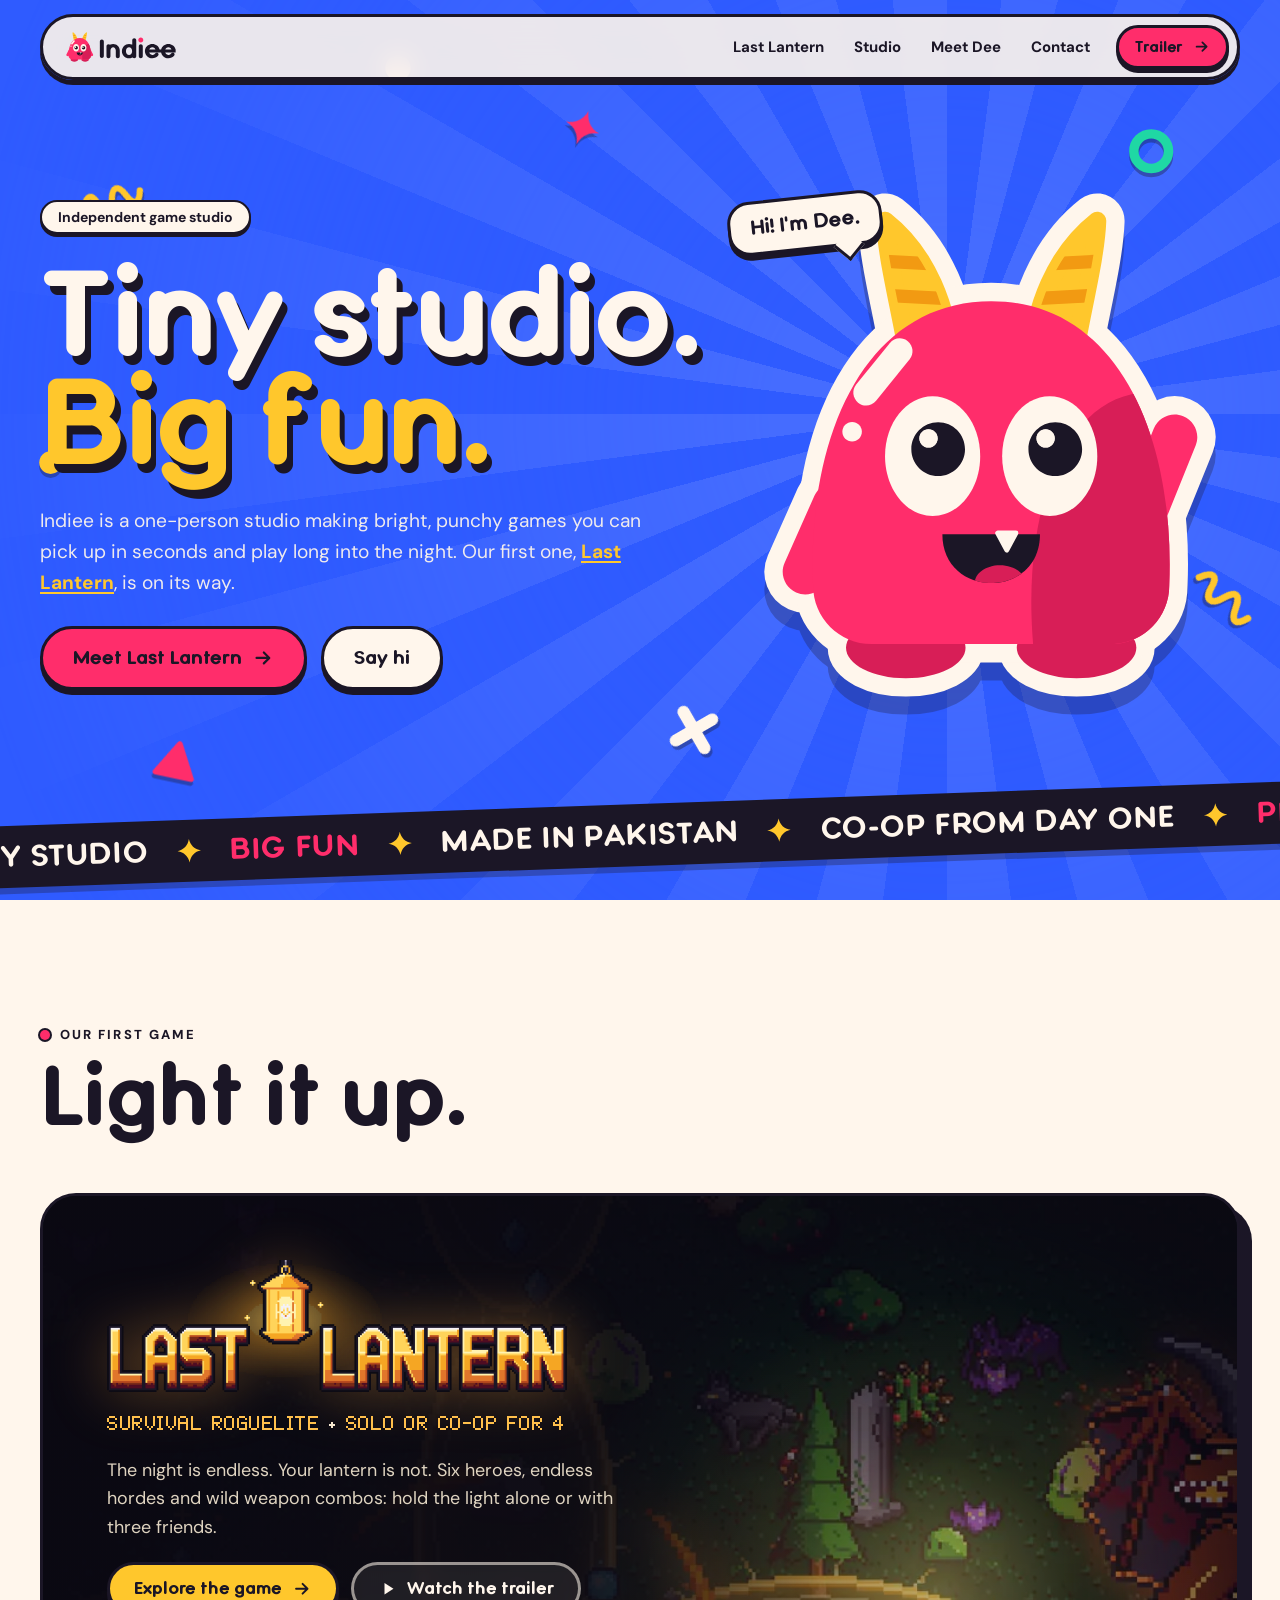
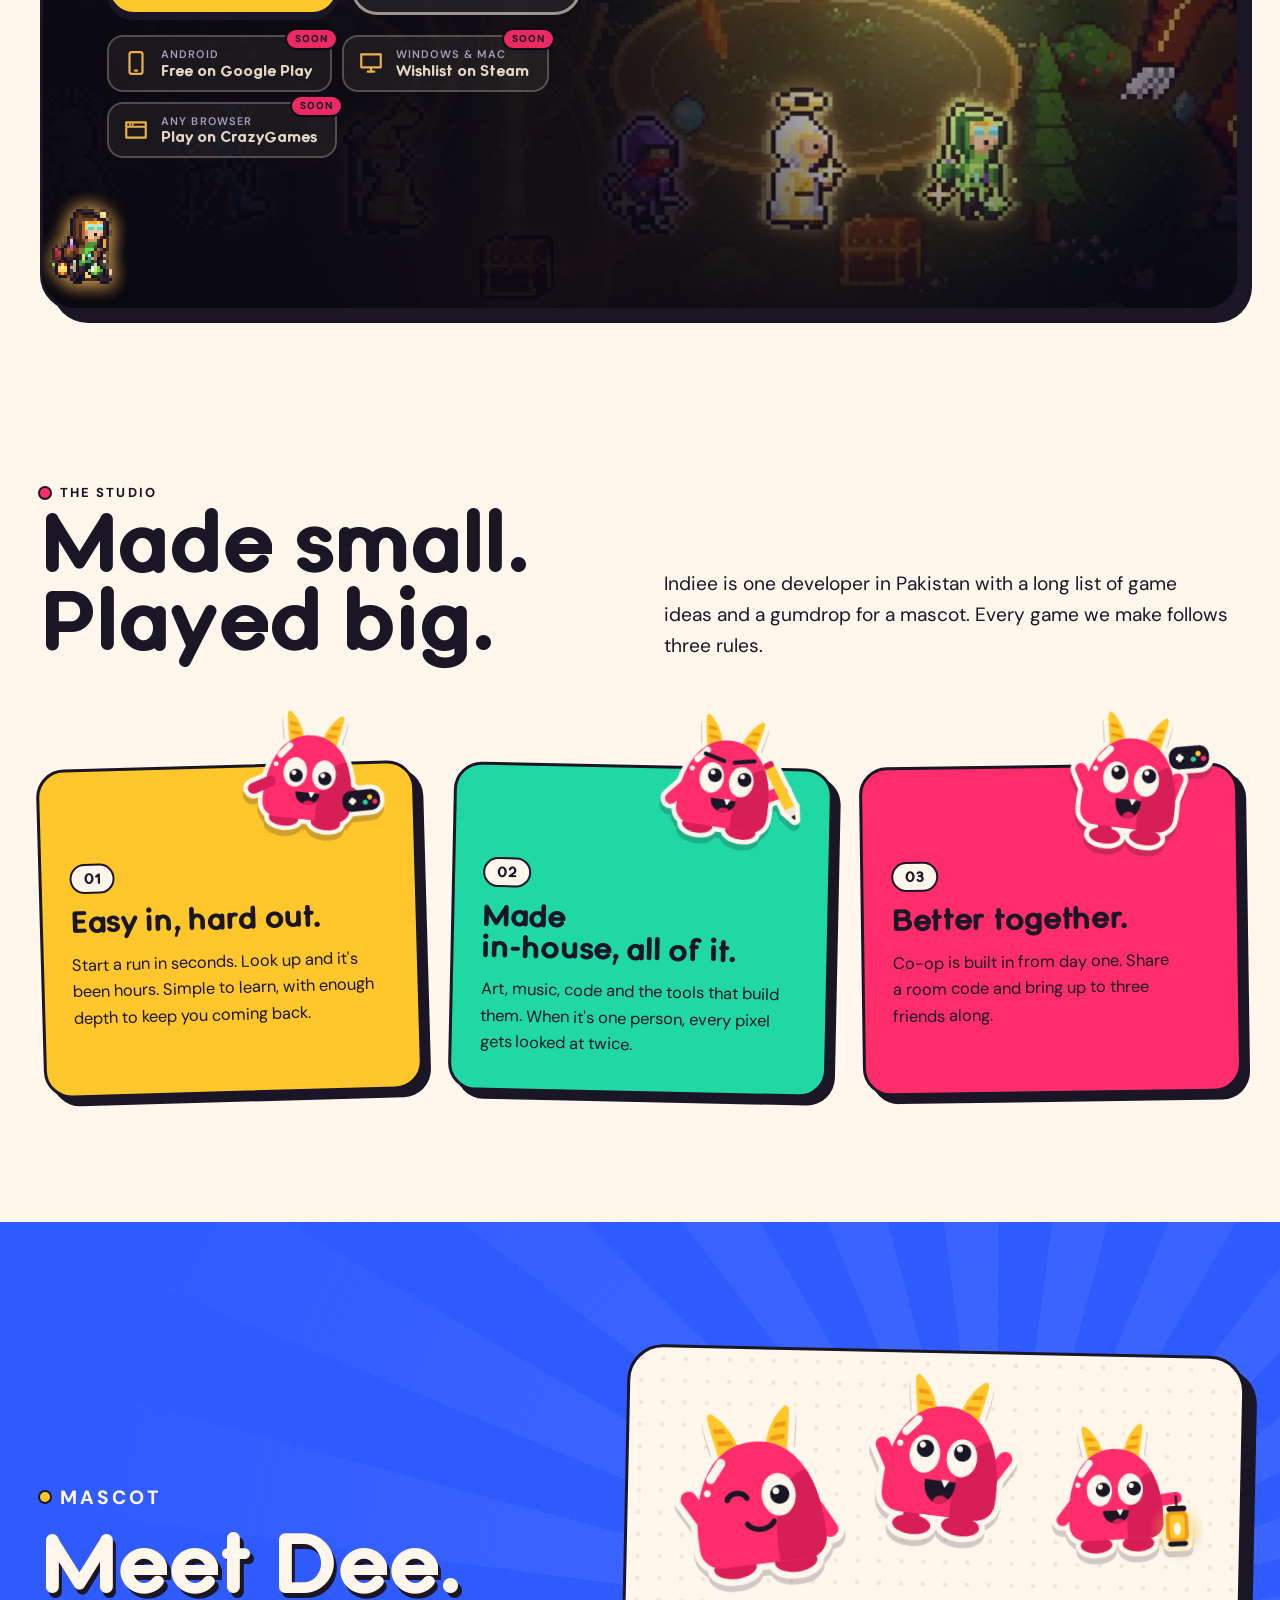
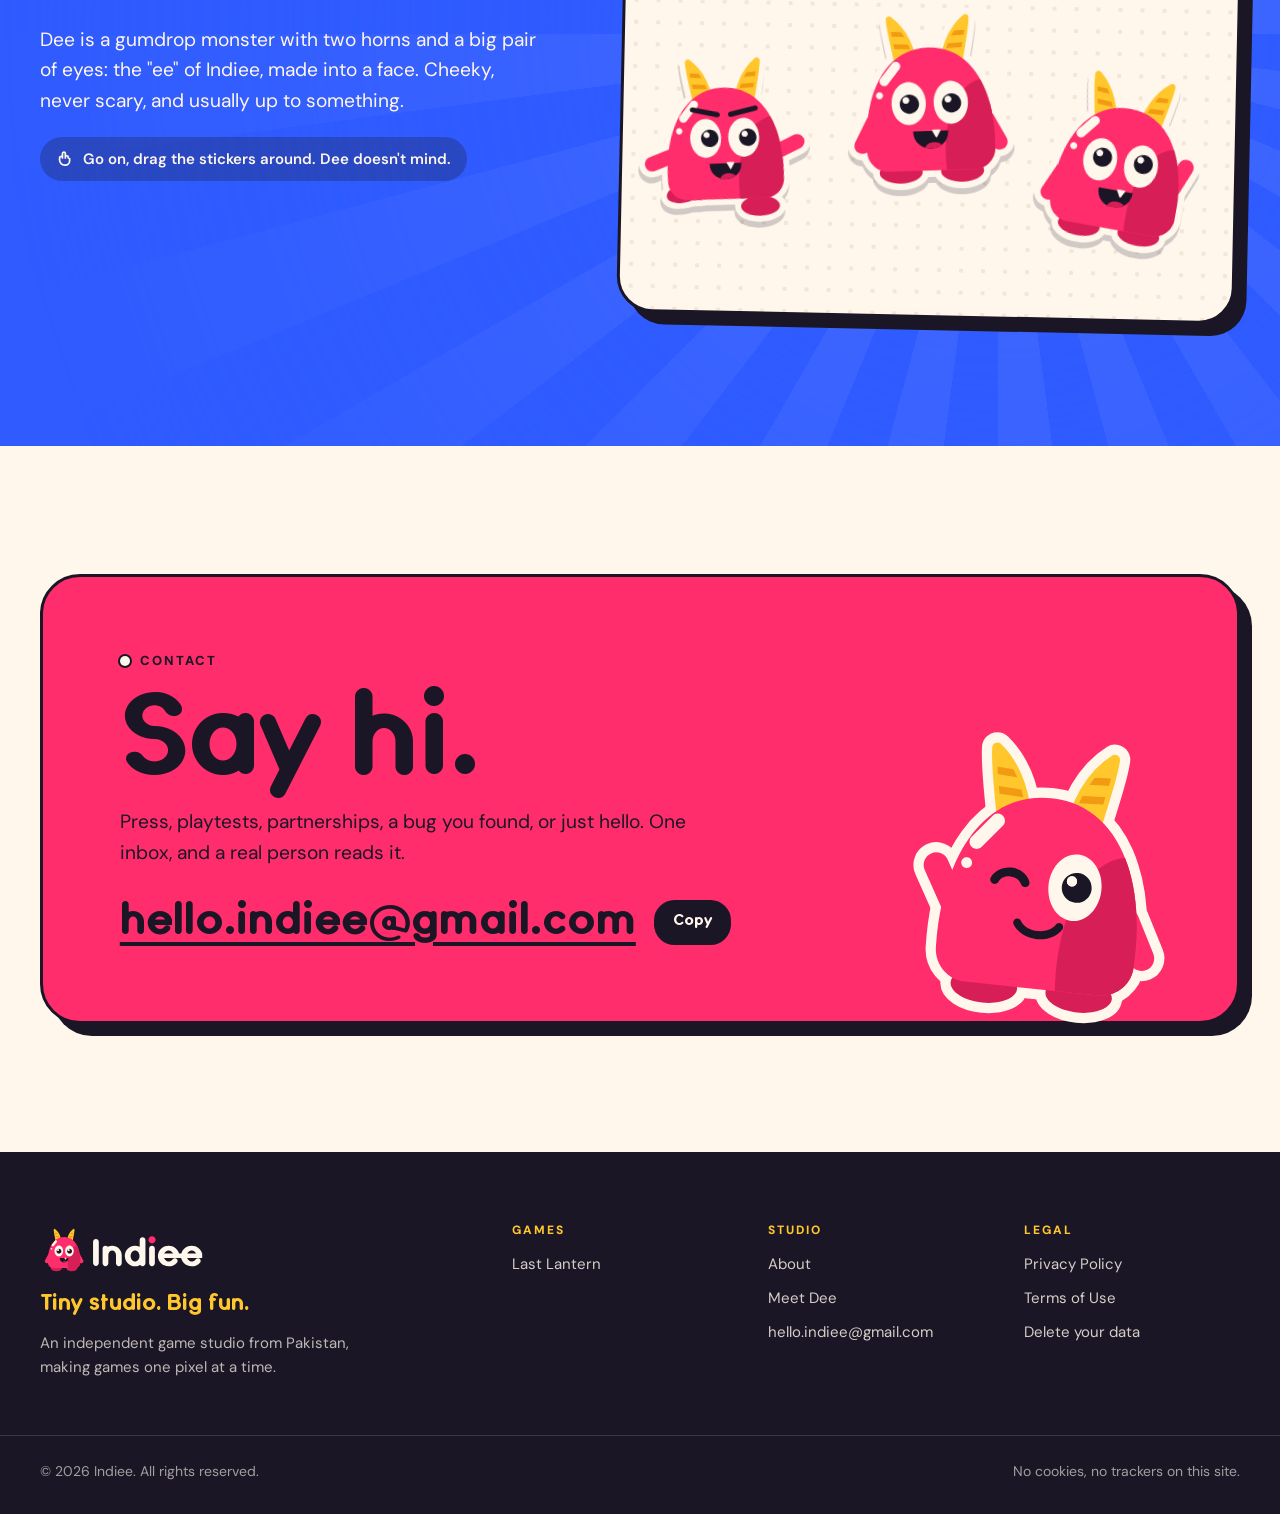
==== index.html @ 210fe477 "Indiee website 2026-10-06" ====
<!doctype html>
<html lang="en" class="theme-studio">
<head>
<meta charset="utf-8">
<meta name="viewport" content="width=device-width, initial-scale=1, viewport-fit=cover">
<title>Indiee · Tiny studio. Big fun.</title>
<meta name="description" content="Indiee is an independent game studio from Pakistan making bright, punchy games. Our first game, Last Lantern, is a pixel-art survival roguelite with online co-op.">
<link rel="canonical" href="https://indieegames.github.io/">
<link rel="icon" href="/favicon.ico" sizes="48x48">
<link rel="icon" href="/favicon.svg" type="image/svg+xml">
<link rel="apple-touch-icon" href="/apple-touch-icon.png">
<link rel="manifest" href="/site.webmanifest">
<meta name="theme-color" content="#2F5BFF">
<meta property="og:type" content="website">
<meta property="og:site_name" content="Indiee">
<meta property="og:title" content="Indiee · Tiny studio. Big fun.">
<meta property="og:description" content="Indiee is an independent game studio from Pakistan making bright, punchy games. Our first game, Last Lantern, is a pixel-art survival roguelite with online co-op.">
<meta property="og:url" content="https://indieegames.github.io/">
<meta property="og:image" content="https://indieegames.github.io/og-image.png">
<meta property="og:image:width" content="1200">
<meta property="og:image:height" content="630">
<meta name="twitter:card" content="summary_large_image">
<link rel="preconnect" href="https://fonts.googleapis.com">
<link rel="preconnect" href="https://fonts.gstatic.com" crossorigin>
<link rel="stylesheet" href="https://fonts.googleapis.com/css2?family=DM+Sans:ital,opsz,wght@0,9..40,400..800;1,9..40,400..600&display=swap">
<link rel="preload" href="/fonts/IndieeSans-Bold.woff2" as="font" type="font/woff2" crossorigin>
<link rel="stylesheet" href="/css/site.css?v=6b071cfa">
<script>document.documentElement.classList.add("js")</script>

</head>
<body class="home">
<a class="skip" href="#main">Skip to content</a>
<header class="nav" data-nav>
  <div class="nav__pill">
    <a class="nav__logo" href="/" aria-current="page">
      <img class="on-light" src="/brand/indiee_horizontal_light.svg" alt="Indiee home" width="129" height="40">
      <img class="on-dark" src="/brand/indiee_horizontal_dark.svg" alt="Indiee home" width="129" height="40">
    </a>
    <nav class="nav__links" id="nav-links" aria-label="Main">
      <a href="/last-lantern/">Last Lantern</a>
      <a href="/#studio">Studio</a>
      <a href="/#dee">Meet Dee</a>
      <a href="/#contact">Contact</a>
    </nav>
    <a class="btn btn--pink btn--sm nav__cta" href="/last-lantern/#trailer">Trailer<svg class="i" viewBox="0 0 24 24" aria-hidden="true"><path d="M5 12h13M13 6l6 6-6 6"/></svg></a>
    <button class="nav__toggle" type="button" aria-expanded="false" aria-controls="nav-links" data-nav-toggle>
      <span class="sr">Menu</span><i></i><i></i>
    </button>
  </div>
</header>

<main id="main">
<svg width="0" height="0" class="sprite-defs" aria-hidden="true" focusable="false">
  <symbol id="c-squiggle" viewBox="0 0 64 24"><path d="M4 16c6-12 12-12 14 0s10 12 14 0 10-12 14 0 10 12 14 0" fill="none" stroke="currentColor" stroke-width="6" stroke-linecap="round"/></symbol>
  <symbol id="c-spark" viewBox="0 0 40 40"><path d="M20 2c2 10 8 16 18 18-10 2-16 8-18 18-2-10-8-16-18-18C12 18 18 12 20 2Z" fill="currentColor"/></symbol>
  <symbol id="c-dot" viewBox="0 0 20 20"><circle cx="10" cy="10" r="9" fill="currentColor"/></symbol>
  <symbol id="c-ring" viewBox="0 0 32 32"><circle cx="16" cy="16" r="11" fill="none" stroke="currentColor" stroke-width="6"/></symbol>
  <symbol id="c-tri" viewBox="0 0 32 32"><path d="M16 4 29 27H3Z" fill="currentColor" stroke="currentColor" stroke-width="4" stroke-linejoin="round"/></symbol>
  <symbol id="c-plus" viewBox="0 0 32 32"><path d="M16 4v24M4 16h24" stroke="currentColor" stroke-width="7" stroke-linecap="round"/></symbol>
</svg>

<section class="hero" data-hero>
  <div class="hero__burst" aria-hidden="true"></div>
  <div class="hero__confetti" aria-hidden="true">
    <svg class="cf" style="--x:6%;--y:18%;--r:-18deg;--d:0s;--z:1.2;color:var(--sun)"><use href="#c-squiggle"/></svg>
    <svg class="cf" style="--x:44%;--y:12%;--r:20deg;--d:-2s;--z:.7;color:var(--pink)"><use href="#c-spark"/></svg>
    <svg class="cf" style="--x:88%;--y:14%;--r:0deg;--d:-4s;--z:.9;color:var(--mint)"><use href="#c-ring"/></svg>
    <svg class="cf" style="--x:52%;--y:78%;--r:-30deg;--d:-1s;--z:1;color:var(--cream)"><use href="#c-plus"/></svg>
    <svg class="cf" style="--x:12%;--y:82%;--r:12deg;--d:-3s;--z:.8;color:var(--pink)"><use href="#c-tri"/></svg>
    <svg class="cf" style="--x:93%;--y:62%;--r:40deg;--d:-5s;--z:1.3;color:var(--sun)"><use href="#c-squiggle"/></svg>
    <svg class="cf" style="--x:30%;--y:6%;--r:0deg;--d:-2.5s;--z:.5;color:var(--cream)"><use href="#c-dot"/></svg>
    <svg class="cf" style="--x:70%;--y:90%;--r:0deg;--d:-1.5s;--z:.6;color:var(--mint)"><use href="#c-spark"/></svg>
    <svg class="cf" style="--x:3%;--y:50%;--r:0deg;--d:-3.5s;--z:.45;color:var(--sun)"><use href="#c-dot"/></svg>
  </div>
  <div class="wrap hero__grid">
    <div class="hero__copy">
      <p class="chip chip--cream reveal">Independent game studio</p>
      <h1 class="hero__title" aria-label="Tiny studio. Big fun.">
        <span class="hero__line" data-split aria-hidden="true">Tiny studio.</span>
        <span class="hero__line hero__line--sun" data-split aria-hidden="true">Big fun.</span>
      </h1>
      <p class="hero__lede reveal">Indiee is a one-person studio making bright, punchy games you can pick up in seconds and play long into the night. Our first one, <a href="/last-lantern/">Last Lantern</a>, is on its way.</p>
      <div class="hero__actions reveal">
        <a class="btn btn--pink btn--lg" href="/last-lantern/">Meet Last Lantern<svg class="i" viewBox="0 0 24 24" aria-hidden="true"><path d="M5 12h13M13 6l6 6-6 6"/></svg></a>
        <a class="btn btn--cream btn--lg" href="#contact">Say hi</a>
      </div>
    </div>
    <div class="hero__dee">
      <button class="dee" type="button" data-dee aria-label="Dee, the Indiee mascot. Press to change pose.">
        <img src="/brand/dee/wave.svg" alt="" width="928" height="1024" data-dee-img>
      </button>
      <p class="bubble" data-dee-bubble aria-live="polite">Hi! I'm Dee.</p>
    </div>
  </div>
  <div class="ticker" aria-hidden="true">
    <div class="ticker__track">
      <span>Tiny studio</span><svg><use href="#c-spark"/></svg><span>Big fun</span><svg><use href="#c-spark"/></svg><span>Made in Pakistan</span><svg><use href="#c-spark"/></svg><span>Co-op from day one</span><svg><use href="#c-spark"/></svg><span>Pixels with feelings</span><svg><use href="#c-spark"/></svg><span>Last Lantern is coming</span><svg><use href="#c-spark"/></svg>
      <span>Tiny studio</span><svg><use href="#c-spark"/></svg><span>Big fun</span><svg><use href="#c-spark"/></svg><span>Made in Pakistan</span><svg><use href="#c-spark"/></svg><span>Co-op from day one</span><svg><use href="#c-spark"/></svg><span>Pixels with feelings</span><svg><use href="#c-spark"/></svg><span>Last Lantern is coming</span><svg><use href="#c-spark"/></svg>
    </div>
  </div>
</section>

<section class="section section--cream" id="games">
  <div class="wrap">
    <header class="section-head reveal">
      <p class="kicker">Our first game</p>
      <h2>Light it up.</h2>
    </header>
    <article class="gamecard reveal" data-lantern>
      <picture>
        <source type="image/webp" srcset="/games/last-lantern/key-art-960.webp 960w, /games/last-lantern/key-art-1920.webp 1920w, /games/last-lantern/key-art-3840.webp 3840w" sizes="(min-width: 1280px) 1232px, 100vw">
        <img class="gamecard__art" src="/games/last-lantern/key-art-1920.webp" alt="Six pixel-art heroes stand in a ring of lantern light between a crowned lich and a horned demon." loading="lazy" width="1920" height="620">
      </picture>
      <div class="gamecard__dark" aria-hidden="true"></div>
      <div class="gamecard__glow" aria-hidden="true"></div>
      <div class="gamecard__body">
        <img class="gamecard__logo" src="/games/last-lantern/logo.webp" alt="Last Lantern" width="1100" height="316" loading="lazy">
        <p class="pixel gamecard__tags">Survival roguelite <b>•</b> Solo or co-op for 4</p>
        <p class="gamecard__pitch">The night is endless. Your lantern is not. Six heroes, endless hordes and wild weapon combos: hold the light alone or with three friends.</p>
        <div class="gamecard__actions">
          <a class="btn btn--sun" href="/last-lantern/">Explore the game<svg class="i" viewBox="0 0 24 24" aria-hidden="true"><path d="M5 12h13M13 6l6 6-6 6"/></svg></a>
          <button class="btn btn--ghost" type="button" data-trailer><svg class="i i--fill" viewBox="0 0 24 24" aria-hidden="true"><path d="M8 5v14l11-7Z"/></svg>Watch the trailer</button>
        </div>
        <div class="stores"><span class="store is-soon"><svg viewBox="0 0 24 24" aria-hidden="true" fill="none" stroke="currentColor" stroke-width="2" stroke-linecap="round" stroke-linejoin="round"><path d="M8 2h8a2 2 0 0 1 2 2v16a2 2 0 0 1-2 2H8a2 2 0 0 1-2-2V4a2 2 0 0 1 2-2Zm3 17h2"/></svg><span><small>Android</small>Free on Google Play</span><em>Soon</em></span><span class="store is-soon"><svg viewBox="0 0 24 24" aria-hidden="true" fill="none" stroke="currentColor" stroke-width="2" stroke-linecap="round" stroke-linejoin="round"><path d="M3 4h18v12H3zM9 20h6M12 16v4"/></svg><span><small>Windows & Mac</small>Wishlist on Steam</span><em>Soon</em></span><span class="store is-soon"><svg viewBox="0 0 24 24" aria-hidden="true" fill="none" stroke="currentColor" stroke-width="2" stroke-linecap="round" stroke-linejoin="round"><path d="M3 5h18v14H3zM3 9h18M6.5 7h.01M9 7h.01"/></svg><span><small>Any browser</small>Play on CrazyGames</span><em>Soon</em></span></div>
      </div>
      <div class="parade" aria-hidden="true">
        <i class="sprite sprite--run" style="--sheet:url(/games/last-lantern/sprites/knight_run.png);--d:0s"></i>
        <i class="sprite sprite--run" style="--sheet:url(/games/last-lantern/sprites/ranger_run.png);--d:-.9s"></i>
        <i class="sprite sprite--run" style="--sheet:url(/games/last-lantern/sprites/mage_run.png);--d:-1.8s"></i>
        <i class="sprite sprite--run" style="--sheet:url(/games/last-lantern/sprites/rogue_run.png);--d:-2.7s"></i>
        <i class="sprite sprite--run" style="--sheet:url(/games/last-lantern/sprites/cleric_run.png);--d:-3.6s"></i>
        <i class="sprite sprite--run" style="--sheet:url(/games/last-lantern/sprites/alchemist_run.png);--d:-4.5s"></i>
      </div>
    </article>
  </div>
</section>

<section class="section section--cream section--studio" id="studio">
  <div class="wrap">
    <header class="section-head section-head--split reveal">
      <div>
        <p class="kicker">The studio</p>
        <h2>Made small.<br>Played big.</h2>
      </div>
      <p class="section-head__lede">Indiee is one developer in Pakistan with a long list of game ideas and a gumdrop for a mascot. Every game we make follows three rules.</p>
    </header>
    <div class="rules">
      <article class="rule rule--sun reveal">
        <img class="rule__dee" src="/brand/dee/play.svg" alt="" width="1024" height="906" loading="lazy">
        <span class="rule__no">01</span>
        <h3>Easy in, hard out.</h3>
        <p>Start a run in seconds. Look up and it's been hours. Simple to learn, with enough depth to keep you coming back.</p>
      </article>
      <article class="rule rule--mint reveal">
        <img class="rule__dee" src="/brand/dee/create.svg" alt="" width="1024" height="939" loading="lazy">
        <span class="rule__no">02</span>
        <h3>Made <span class="nw">in-house,</span> all of it.</h3>
        <p>Art, music, code and the tools that build them. When it's one person, every pixel gets looked at twice.</p>
      </article>
      <article class="rule rule--pink reveal">
        <img class="rule__dee" src="/brand/dee/cheer.svg" alt="" width="1024" height="1024" loading="lazy">
        <span class="rule__no">03</span>
        <h3>Better together.</h3>
        <p>Co-op is built in from day one. Share a room code and bring up to three friends along.</p>
      </article>
    </div>
  </div>
</section>

<section class="section section--blue" id="dee">
  <div class="hero__burst hero__burst--soft" aria-hidden="true"></div>
  <div class="wrap dee-grid">
    <div class="dee-copy reveal">
      <p class="kicker kicker--sun">Mascot</p>
      <h2>Meet Dee.</h2>
      <p>Dee is a gumdrop monster with two horns and a big pair of eyes: the "ee" of Indiee, made into a face. Cheeky, never scary, and usually up to something.</p>
      <p class="dee-copy__hint"><svg class="i" viewBox="0 0 24 24" aria-hidden="true"><path d="M9 11V5a2 2 0 1 1 4 0v6m0-1a2 2 0 1 1 4 0v1m-8 0a2 2 0 1 0-4 0v3a7 7 0 0 0 7 7h1a6 6 0 0 0 6-6v-3"/></svg>Go on, drag the stickers around. Dee doesn't mind.</p>
    </div>
    <div class="board reveal" data-board role="group" aria-label="Sticker board: six Dee stickers you can drag">
      <img class="sticker" style="--x:6%;--y:8%;--r:-8deg;--w:30%" src="/brand/dee/wink.svg" alt="Dee winking" width="954" height="1024" draggable="false">
      <img class="sticker" style="--x:38%;--y:2%;--r:6deg;--w:27%" src="/brand/dee/jump.svg" alt="Dee jumping" width="904" height="1024" draggable="false">
      <img class="sticker" style="--x:68%;--y:10%;--r:-4deg;--w:28%" src="/brand/dee/lantern.svg" alt="Dee holding a lantern" width="1024" height="944" draggable="false">
      <img class="sticker" style="--x:2%;--y:52%;--r:5deg;--w:30%" src="/brand/dee/run.svg" alt="Dee running" width="1018" height="1024" draggable="false">
      <img class="sticker" style="--x:35%;--y:44%;--r:-3deg;--w:30%" src="/brand/dee/idle.svg" alt="Dee standing" width="949" height="1024" draggable="false">
      <img class="sticker" style="--x:67%;--y:54%;--r:9deg;--w:29%" src="/brand/dee/wave.svg" alt="Dee waving" width="928" height="1024" draggable="false">
    </div>
  </div>
</section>

<section class="section section--cream" id="contact">
  <div class="wrap">
    <div class="contact reveal">
      <img class="contact__dee" src="/brand/dee/wink.svg" alt="" width="954" height="1024" loading="lazy">
      <p class="kicker kicker--ink">Contact</p>
      <h2>Say hi.</h2>
      <p class="contact__lede">Press, playtests, partnerships, a bug you found, or just hello. One inbox, and a real person reads it.</p>
      <div class="contact__mail">
        <a class="contact__email" href="mailto:hello.indiee@gmail.com" data-email>hello.indiee@gmail.com</a>
        <button class="btn btn--ink btn--sm" type="button" data-copy="hello.indiee@gmail.com">Copy</button>
      </div>
    </div>
  </div>
</section>
<dialog class="modal" data-trailer-modal aria-label="Last Lantern trailer">
  <div class="modal__frame">
    <video controls playsinline preload="none" poster="/games/last-lantern/trailer-poster.webp" data-src="/games/last-lantern/trailer.mp4"></video>
  </div>
  <button class="modal__close" type="button" data-modal-close><span class="sr">Close</span><svg class="i" viewBox="0 0 24 24" aria-hidden="true"><path d="M6 6l12 12M18 6 6 18"/></svg></button>
</dialog>

<script type="application/ld+json">
{"@context": "https://schema.org", "@type": "Organization", "name": "Indiee", "url": "https://indieegames.github.io/",
 "logo": "https://indieegames.github.io/icon-512.png", "slogan": "Tiny studio. Big fun.", "email": "hello.indiee@gmail.com"}
</script>

</main>
<footer class="footer">
  <div class="wrap footer__grid">
    <div class="footer__brand">
      <img src="/brand/indiee_horizontal_dark.svg" alt="Indiee" width="174" height="54" loading="lazy">
      <p class="footer__tag">Tiny studio. Big fun.</p>
      <p class="footer__note">An independent game studio from Pakistan, making games one pixel at a time.</p>
    </div>
    <div class="footer__col">
      <h2>Games</h2>
      <a href="/last-lantern/">Last Lantern</a>
    </div>
    <div class="footer__col">
      <h2>Studio</h2>
      <a href="/#studio">About</a>
      <a href="/#dee">Meet Dee</a>
      <a href="mailto:hello.indiee@gmail.com">hello.indiee@gmail.com</a>
    </div>
    <div class="footer__col">
      <h2>Legal</h2>
      <a href="/privacy/">Privacy Policy</a>
      <a href="/terms/">Terms of Use</a>
      <a href="/delete-data/">Delete your data</a>
    </div>
  </div>
  <div class="wrap footer__base">
    <span>© 2026 Indiee. All rights reserved.</span>
    <span>No cookies, no trackers on this site.</span>
  </div>
</footer>

<script src="/js/site.js?v=6b071cfa" defer></script>
</body>
</html>
---- css/site.css ----
/* Indiee website. Brand tokens from Branding/Indiee/README.md; the Last Lantern page uses the game's night palette. */

@font-face { font-family: "Indiee Sans"; src: url(/fonts/IndieeSans-Bold.woff2) format("woff2"); font-weight: 700; font-display: swap; }
@font-face { font-family: "Indiee Sans"; src: url(/fonts/IndieeSans-Regular.woff2) format("woff2"); font-weight: 400; font-display: swap; }
@font-face { font-family: "Lantern Pixel"; src: url(/fonts/LanternPixel.ttf) format("truetype"); font-display: swap; }

:root {
  --pink: #FF2D6B; --pink-deep: #D81E57;
  --sun: #FFC72C; --sun-deep: #F29A12;
  --volt: #2F5BFF; --volt-deep: #2140C8; --volt-ray: #456CFF;
  --mint: #1FD8A4;
  --ink: #1B1626; --ink-soft: #2A2338;
  --cream: #FFF6EC; --cream-deep: #F3E6D6;
  /* Last Lantern night */
  --night: #0E0B16; --night-2: #151020; --night-3: #1E1830; --night-line: #31284A;
  --amber: #FFC14D; --ember: #FF8A3D; --parch: #F6EAD4; --muted: #B7ABC8;

  --display: "Indiee Sans", "DM Sans", ui-rounded, system-ui, sans-serif;
  --body: "DM Sans", "Nunito Sans", system-ui, -apple-system, "Segoe UI", sans-serif;
  --pixel: "Lantern Pixel", ui-monospace, "SFMono-Regular", Menlo, monospace;
  --gutter: clamp(16px, 4vw, 40px);
  --max: 1232px;
  --pop: cubic-bezier(.3, 1.6, .5, 1);
  --ease: cubic-bezier(.2, .8, .2, 1);
  color-scheme: light;
}

/* ---------------------------------------------------------------- base */
*, *::before, *::after { box-sizing: border-box; }
html { scroll-behavior: smooth; -webkit-text-size-adjust: 100%; }
body { margin: 0; background: var(--cream); color: var(--ink); font: 400 17px/1.6 var(--body); text-rendering: optimizeLegibility; -webkit-font-smoothing: antialiased; overflow-x: clip; }
img, svg, video { display: block; max-width: 100%; }
img { height: auto; }
a { color: inherit; }
button { font: inherit; color: inherit; }
::selection { background: var(--sun); color: var(--ink); }
:focus-visible { outline: 3px solid var(--volt); outline-offset: 3px; border-radius: 8px; }
h1, h2, h3 { font-family: var(--display); font-weight: 700; line-height: 1; margin: 0; text-wrap: balance; letter-spacing: -.01em; }
p { margin: 0; text-wrap: pretty; }
.wrap { width: 100%; max-width: calc(var(--max) + 2 * var(--gutter)); margin-inline: auto; padding-inline: var(--gutter); }
.sr { position: absolute !important; width: 1px; height: 1px; overflow: hidden; clip-path: inset(50%); white-space: nowrap; }
.skip { position: fixed; left: 16px; top: -60px; z-index: 100; background: var(--ink); color: var(--cream); padding: 10px 16px; border-radius: 12px; font-weight: 700; transition: top .2s; }
.skip:focus { top: 16px; }
.i { width: 1.15em; height: 1.15em; flex: none; fill: none; stroke: currentColor; stroke-width: 2.4; stroke-linecap: round; stroke-linejoin: round; }
.i--fill { fill: currentColor; stroke: none; }
.px { image-rendering: pixelated; }
.pixel { font-family: var(--pixel); font-size: 16px; line-height: 1.5; letter-spacing: .5px; text-transform: uppercase; -webkit-font-smoothing: none; }
.sprite-defs { position: absolute; }
.nw { white-space: nowrap; }

/* ---------------------------------------------------------------- type helpers */
.kicker { display: inline-flex; align-items: center; gap: 10px; font: 800 13px/1 var(--body); letter-spacing: .16em; text-transform: uppercase; }
.kicker::before { content: ""; width: 10px; height: 10px; border-radius: 50%; background: var(--pink); box-shadow: 0 0 0 2px var(--ink); }
.kicker--sun { color: var(--cream); }
.kicker--sun::before { background: var(--sun); }
.chip { display: inline-flex; align-items: center; gap: 8px; padding: 8px 16px; border-radius: 999px; border: 2.5px solid var(--ink); font: 700 14px/1 var(--body); }
.chip--cream { background: var(--cream); color: var(--ink); box-shadow: 0 3px 0 var(--ink); }

/* ---------------------------------------------------------------- buttons */
.btn { --bg: var(--cream); --fg: var(--ink); display: inline-flex; align-items: center; justify-content: center; gap: 10px; padding: 14px 24px; border-radius: 999px; border: 3px solid var(--ink); background: var(--bg); color: var(--fg); font: 700 17px/1 var(--display); text-decoration: none; cursor: pointer; box-shadow: 0 5px 0 var(--ink); transition: translate .15s var(--ease), box-shadow .15s var(--ease), background .2s; white-space: nowrap; }
.btn:hover { translate: 0 -2px; box-shadow: 0 7px 0 var(--ink); }
.btn:active { translate: 0 4px; box-shadow: 0 1px 0 var(--ink); }
.btn .i { transition: translate .2s var(--ease); }
.btn:hover .i { translate: 3px 0; }
.btn--pink { --bg: var(--pink); }
.btn--sun { --bg: var(--sun); }
.btn--cream { --bg: var(--cream); }
.btn--ink { --bg: var(--ink); --fg: var(--cream); }
.btn--ghost { --bg: rgb(255 246 236 / .08); --fg: var(--cream); border-color: rgb(255 246 236 / .55); box-shadow: none; backdrop-filter: blur(6px); }
.btn--ghost:hover { --bg: rgb(255 246 236 / .16); box-shadow: none; }
.btn--ghost:active { box-shadow: none; translate: 0 1px; }
.btn--sm { padding: 10px 16px; font-size: 15px; box-shadow: 0 4px 0 var(--ink); }
.btn--lg { padding: 18px 30px; font-size: 19px; }

/* ---------------------------------------------------------------- nav */
.nav { position: fixed; inset: calc(env(safe-area-inset-top, 0px) + 14px) 0 auto; z-index: 50; padding-inline: var(--gutter); pointer-events: none; transition: translate .4s var(--ease); }
.nav.is-hidden { translate: 0 calc(-100% - 30px); }
.nav__pill { position: relative; pointer-events: auto; max-width: var(--max); margin: 0 auto; display: flex; align-items: center; gap: 12px; padding: 8px 8px 8px 20px; border: 3px solid var(--ink); border-radius: 999px; background: rgb(255 246 236 / .9); backdrop-filter: blur(14px) saturate(1.4); -webkit-backdrop-filter: blur(14px) saturate(1.4); box-shadow: 0 5px 0 var(--ink); }
.nav__logo { display: block; margin-right: auto; border-radius: 10px; }
.nav__logo img { height: 36px; width: auto; }
.nav__logo .on-dark { display: none; }
.nav__links { display: flex; gap: 2px; }
.nav__links a { padding: 10px 14px; border-radius: 999px; font-weight: 700; font-size: 15px; text-decoration: none; transition: background .2s; }
.nav__links a:hover { background: var(--cream-deep); }
.nav__links a[aria-current] { background: var(--sun); box-shadow: inset 0 0 0 2px var(--ink); }
.nav__toggle { display: none; width: 48px; height: 48px; border-radius: 50%; border: 3px solid var(--ink); background: var(--sun); cursor: pointer; place-content: center; gap: 5px; }
.nav__toggle i { display: block; width: 18px; height: 3px; border-radius: 3px; background: var(--ink); transition: translate .25s, rotate .25s; }
.nav.is-open .nav__toggle i:first-of-type { translate: 0 4px; rotate: 45deg; }
.nav.is-open .nav__toggle i:last-of-type { translate: 0 -4px; rotate: -45deg; }

/* ---------------------------------------------------------------- home hero */
.hero { position: relative; overflow: hidden; background: var(--volt); color: var(--cream); padding: calc(env(safe-area-inset-top, 0px) + 140px) 0 150px; min-height: min(100svh, 940px); display: flex; align-items: center; isolation: isolate; --mx: 0; --my: 0; }
.hero__burst { position: absolute; left: 74%; top: 46%; z-index: -2; width: 240vmax; aspect-ratio: 1; translate: -50% -50%; background: repeating-conic-gradient(from 0deg, var(--volt) 0deg 7.5deg, var(--volt-ray) 7.5deg 15deg); -webkit-mask-image: radial-gradient(circle, #000 0 8%, transparent 46%); mask-image: radial-gradient(circle, #000 0 8%, transparent 46%); animation: spin 140s linear infinite; }
.hero__burst--soft { left: 78%; top: 50%; opacity: .7; }
.hero__confetti { position: absolute; inset: 0; z-index: -1; }
.cf { position: absolute; left: var(--x); top: var(--y); width: calc(56px * var(--z)); height: calc(56px * var(--z)); rotate: var(--r); translate: calc(var(--mx) * var(--z) * -28px) calc(var(--my) * var(--z) * -22px); animation: float 7s ease-in-out infinite var(--d); filter: drop-shadow(0 4px 0 rgb(27 22 38 / .35)); }
.hero__grid { display: grid; grid-template-columns: minmax(0, 1.15fr) minmax(0, .85fr); align-items: center; gap: 24px; }
.hero__copy { display: grid; justify-items: start; gap: 28px; }
.hero__title { font-size: clamp(3.4rem, 9.6vw, 9.4rem); line-height: .88; letter-spacing: -.02em; }
.hero__line { display: block; color: var(--cream); text-shadow: .045em .07em 0 var(--ink); white-space: nowrap; }
.hero__line--sun { color: var(--sun); }
.ch { display: inline-block; transition: rotate .25s var(--pop), translate .25s var(--pop); animation: pop .8s var(--pop) backwards; animation-delay: calc(var(--i) * 45ms + 120ms); }
.ch:hover { rotate: -8deg; translate: 0 -.06em; }
.hero__lede { max-width: 33em; font-size: clamp(17px, 1.5vw, 20px); color: rgb(255 246 236 / .92); }
.hero__lede a { color: var(--sun); font-weight: 700; text-decoration-thickness: 2px; text-underline-offset: 3px; }
.hero__actions { display: flex; flex-wrap: wrap; gap: 14px; }
.hero__dee { position: relative; justify-self: center; width: min(100%, 520px); }
.dee { display: block; width: 100%; padding: 0; border: 0; background: none; cursor: pointer; border-radius: 40%; animation: bob 4.5s ease-in-out infinite; }
.dee img { width: 100%; rotate: calc(var(--mx) * 7deg); translate: calc(var(--mx) * 14px) calc(var(--my) * 10px); transition: rotate .4s var(--ease), translate .4s var(--ease); filter: drop-shadow(0 18px 0 rgb(27 22 38 / .28)); }
.dee.is-pop img { animation: squash .5s var(--pop); }
.bubble { position: absolute; left: -2%; top: 4%; padding: 12px 20px; border: 3px solid var(--ink); border-radius: 22px; background: var(--cream); color: var(--ink); font: 700 clamp(16px, 1.6vw, 21px)/1.15 var(--display); box-shadow: 0 5px 0 var(--ink); rotate: -6deg; transform-origin: 80% 100%; }
.bubble::after { content: ""; position: absolute; right: 22px; bottom: -14px; width: 22px; height: 22px; background: var(--cream); border: solid var(--ink); border-width: 0 3px 3px 0; rotate: 45deg; skew: -8deg -8deg; }
.bubble.is-pop { animation: bubble .45s var(--pop); }

.ticker { position: absolute; left: -4%; right: -4%; bottom: 34px; rotate: -2deg; background: var(--ink); color: var(--cream); padding: 16px 0; overflow: hidden; box-shadow: 0 6px 0 rgb(27 22 38 / .3); }
.ticker__track { display: flex; align-items: center; gap: 28px; width: max-content; animation: marquee 38s linear infinite; font: 700 clamp(20px, 2.4vw, 30px)/1 var(--display); text-transform: uppercase; letter-spacing: .02em; }
.ticker__track svg { width: 26px; height: 26px; color: var(--sun); flex: none; }
.ticker__track span:nth-of-type(3n+2) { color: var(--pink); }

/* ---------------------------------------------------------------- sections */
.section { position: relative; padding-block: clamp(80px, 10vw, 140px); isolation: isolate; overflow: hidden; }
.section--cream { background: var(--cream); }
.section--blue { background: var(--volt); color: var(--cream); }
.section-head { display: grid; justify-items: start; gap: 18px; margin-bottom: clamp(36px, 5vw, 56px); }
.section-head h2 { font-size: clamp(2.8rem, 6.6vw, 5.8rem); line-height: .92; }
.section-head--split { grid-template-columns: minmax(0, 1fr) minmax(0, 1fr); align-items: end; gap: 32px 48px; }
.section-head__lede { font-size: clamp(17px, 1.5vw, 20px); max-width: 32em; }
.section--studio { padding-top: 40px; }

/* ---------------------------------------------------------------- game card (home) */
.gamecard { --lx: 72%; --ly: 42%; position: relative; isolation: isolate; overflow: hidden; display: grid; align-items: center; min-height: clamp(560px, 56vw, 690px); padding: clamp(28px, 5vw, 64px) clamp(24px, 5vw, 64px) 150px; border: 3px solid var(--ink); border-radius: 36px; background: var(--night); color: var(--parch); box-shadow: 12px 12px 0 var(--ink); }
.gamecard picture { position: absolute; inset: 0; z-index: -3; }
.gamecard__art { width: 100%; height: 100%; object-fit: cover; object-position: 62% 50%; scale: 1.03; }
.gamecard__dark { position: absolute; inset: 0; z-index: -2; background:
  radial-gradient(circle at var(--lx) var(--ly), rgb(10 8 18 / 0) 0, rgb(10 8 18 / .18) 130px, rgb(10 8 18 / .82) 380px),
  linear-gradient(90deg, rgb(10 8 18 / .92) 0%, rgb(10 8 18 / .6) 42%, rgb(10 8 18 / 0) 66%); }
.gamecard__glow { position: absolute; inset: 0; z-index: -1; pointer-events: none; mix-blend-mode: screen; background: radial-gradient(circle at var(--lx) var(--ly), rgb(255 196 100 / .34), rgb(255 140 50 / .1) 140px, transparent 300px); }
.gamecard__body { display: grid; justify-items: start; gap: 20px; max-width: 540px; }
.gamecard__logo { width: min(100%, 460px); filter: drop-shadow(0 0 28px rgb(255 170 60 / .35)); }
.gamecard__tags { color: var(--amber); }
.gamecard__tags b, .path__no b { color: var(--parch); font-weight: 400; }
.gamecard__pitch { font-size: clamp(17px, 1.4vw, 19px); color: rgb(246 234 212 / .9); }
.gamecard__actions { display: flex; flex-wrap: wrap; gap: 12px; }
.parade { position: absolute; left: 0; right: 0; bottom: 18px; height: 96px; pointer-events: none; container-type: inline-size; }
.parade .sprite { position: absolute; bottom: 0; left: 0; --s: 3; animation: frames .6s steps(6) infinite, walk 14s linear infinite; animation-delay: 0s, var(--d); filter: drop-shadow(0 0 10px rgb(255 190 90 / .35)); }

/* ---------------------------------------------------------------- stores (always on dark) */
.stores { display: flex; flex-wrap: wrap; gap: 10px; }
.store { position: relative; display: inline-flex; align-items: center; gap: 12px; padding: 10px 18px 10px 14px; border-radius: 16px; border: 2px solid rgb(246 234 212 / .28); background: rgb(246 234 212 / .07); color: var(--parch); text-decoration: none; transition: background .2s, border-color .2s, translate .2s; }
.store .i, .store svg { width: 26px; height: 26px; color: var(--amber); }
.store span { display: grid; font: 700 15px/1.2 var(--display); }
.store small { font: 600 11px/1.3 var(--body); letter-spacing: .1em; text-transform: uppercase; color: var(--muted); }
a.store:hover { background: rgb(246 234 212 / .14); border-color: var(--amber); translate: 0 -2px; }
.store em { position: absolute; top: -9px; right: -8px; padding: 3px 8px; border-radius: 999px; background: var(--pink); color: var(--ink); font: 800 10px/1.2 var(--body); font-style: normal; letter-spacing: .1em; text-transform: uppercase; border: 2px solid var(--night); }
.store.is-soon { opacity: .92; }
.stores--lg .store { padding: 14px 22px 14px 16px; }
.stores--lg .store span { font-size: 17px; }

/* ---------------------------------------------------------------- studio rules */
.rules { display: grid; grid-template-columns: repeat(3, minmax(0, 1fr)); gap: clamp(20px, 3vw, 32px); padding-top: 48px; }
.rule { position: relative; display: grid; align-content: start; justify-items: start; gap: 14px; padding: 92px 28px 32px; border: 3px solid var(--ink); border-radius: 28px; background: var(--c); color: var(--ink); box-shadow: 8px 8px 0 var(--ink); rotate: var(--rot, 0deg); transition: rotate .35s var(--pop), translate .35s var(--pop), box-shadow .35s var(--ease); }
.rule:hover { rotate: 0deg; translate: 0 -8px; box-shadow: 12px 16px 0 var(--ink); }
.rule--sun { --c: var(--sun); --rot: -1.6deg; }
.rule--mint { --c: var(--mint); --rot: 1.2deg; }
.rule--pink { --c: var(--pink); --rot: -.8deg; }
.rule__dee { position: absolute; top: -62px; right: 18px; width: clamp(120px, 12vw, 156px); rotate: 8deg; filter: drop-shadow(0 6px 0 rgb(27 22 38 / .22)); transition: rotate .45s var(--pop), translate .45s var(--pop), scale .45s var(--pop); }
.rule:hover .rule__dee { rotate: -5deg; translate: 0 -12px; scale: 1.06; }
.rule__no { padding: 4px 12px; border: 2.5px solid var(--ink); border-radius: 999px; background: var(--cream); font: 700 15px/1.2 var(--display); }
.rule h3 { font-size: clamp(26px, 2.4vw, 32px); }
.rule p { font-size: 16.5px; }

/* ---------------------------------------------------------------- Dee */
.dee-grid { display: grid; grid-template-columns: minmax(0, .9fr) minmax(0, 1.1fr); align-items: center; gap: clamp(32px, 6vw, 80px); }
.dee-copy { display: grid; justify-items: start; gap: 20px; }
.dee-copy h2 { font-size: clamp(2.8rem, 6.6vw, 5.8rem); line-height: .92; text-shadow: .04em .06em 0 var(--ink); }
.dee-copy p { font-size: clamp(17px, 1.5vw, 20px); max-width: 30em; }
.dee-copy__hint { display: inline-flex; align-items: center; gap: 10px; padding: 10px 16px; border-radius: 999px; background: rgb(27 22 38 / .28); font-size: 15px !important; font-weight: 600; }
.board { position: relative; aspect-ratio: 1 / .92; border: 3px solid var(--ink); border-radius: 36px; background: var(--cream) radial-gradient(circle, var(--cream-deep) 2px, transparent 2.5px) 0 0 / 22px 22px; box-shadow: 12px 12px 0 var(--ink); rotate: 1.2deg; touch-action: pan-y; }
.sticker { position: absolute; left: var(--x); top: var(--y); width: var(--w); rotate: var(--r); cursor: grab; touch-action: none; user-select: none; -webkit-user-select: none; -webkit-user-drag: none; filter: drop-shadow(0 6px 0 rgb(27 22 38 / .2)); transition: scale .2s var(--pop), filter .2s; }
.sticker:hover { scale: 1.05; }
.sticker.is-dragging { cursor: grabbing; scale: 1.12; z-index: 5; filter: drop-shadow(0 18px 14px rgb(27 22 38 / .3)); transition: scale .2s var(--pop); }

/* ---------------------------------------------------------------- contact */
.contact { position: relative; display: grid; justify-items: start; gap: 18px; padding: clamp(36px, 6vw, 80px); padding-right: clamp(36px, 30%, 380px); border: 3px solid var(--ink); border-radius: 40px; background: var(--pink); color: var(--ink); box-shadow: 12px 12px 0 var(--ink); }
.contact .kicker::before { background: var(--cream); }
.contact h2 { font-size: clamp(3.4rem, 9vw, 8rem); line-height: .9; }
.contact__lede { font-size: clamp(17px, 1.5vw, 20px); max-width: 30em; }
.contact__mail { display: flex; flex-wrap: wrap; align-items: center; gap: 14px 18px; margin-top: 10px; }
.contact__email { font: 700 clamp(24px, 3.6vw, 44px)/1.1 var(--display); text-decoration: underline; text-decoration-thickness: 4px; text-underline-offset: 8px; overflow-wrap: anywhere; }
.contact__dee { position: absolute; right: clamp(16px, 4vw, 56px); bottom: -10px; width: clamp(150px, 24%, 300px); rotate: 6deg; animation: bob 5s ease-in-out infinite; }

/* ---------------------------------------------------------------- footer */
.footer { background: var(--ink); color: var(--cream); padding-block: 72px 32px; }
.footer__grid { display: grid; grid-template-columns: minmax(0, 2fr) repeat(3, minmax(0, 1fr)); gap: 40px; }
.footer__brand { display: grid; justify-items: start; gap: 14px; }
.footer__brand img { height: 52px; width: auto; }
.footer__tag { font: 700 22px/1.2 var(--display); color: var(--sun); }
.footer__note { color: rgb(255 246 236 / .72); max-width: 24em; font-size: 15px; }
.footer__col { display: grid; align-content: start; gap: 10px; min-width: 0; }
.footer__col h2 { font: 800 12px/1 var(--body); letter-spacing: .16em; text-transform: uppercase; color: var(--sun); margin-bottom: 6px; }
.footer__col a { color: rgb(255 246 236 / .82); text-decoration: none; font-size: 15px; overflow-wrap: anywhere; }
.footer__col a:hover { color: var(--pink); }
.footer__base { display: flex; flex-wrap: wrap; justify-content: space-between; gap: 12px; margin-top: 56px; padding-top: 24px; border-top: 1px solid rgb(255 246 236 / .14); font-size: 14px; color: rgb(255 246 236 / .6); }

/* ---------------------------------------------------------------- modal */
.modal { width: min(1200px, 100vw - 32px); max-width: none; max-height: none; padding: 0; border: 0; background: none; overflow: visible; }
.modal::backdrop { background: rgb(8 6 14 / .86); backdrop-filter: blur(6px); }
.modal[open] { animation: modalIn .35s var(--ease); }
.modal__frame { border-radius: 18px; overflow: hidden; border: 2px solid rgb(255 193 77 / .35); background: #000; box-shadow: 0 0 120px rgb(255 160 60 / .25); }
.modal__frame video, .modal__frame img { width: 100%; aspect-ratio: 16 / 9; object-fit: contain; background: #000; }
.modal__close { position: absolute; top: -18px; right: -12px; display: grid; place-items: center; width: 48px; height: 48px; border-radius: 50%; border: 3px solid var(--ink); background: var(--sun); color: var(--ink); cursor: pointer; box-shadow: 0 4px 0 var(--ink); }

/* ---------------------------------------------------------------- reveal */
.js .reveal { opacity: 0; translate: 0 30px; transition: opacity .8s var(--ease), translate .8s var(--ease); transition-delay: var(--delay, 0s); }
.js .reveal.is-in { opacity: 1; translate: 0 0; }

/* ================================================================ Last Lantern (night) */
.theme-night { color-scheme: dark; }
.theme-night body { background: var(--night); color: var(--parch); }
.theme-night ::selection { background: var(--amber); color: var(--night); }
.theme-night :focus-visible { outline-color: var(--amber); }
.theme-night .nav__pill { background: rgb(21 16 32 / .78); border: 2px solid rgb(246 234 212 / .16); box-shadow: 0 10px 40px rgb(0 0 0 / .35); }
.theme-night .nav__logo .on-light { display: none; }
.theme-night .nav__logo .on-dark { display: block; }
.theme-night .nav__links a { color: var(--parch); }
.theme-night .nav__links a:hover { background: rgb(246 234 212 / .1); }
.theme-night .nav__links a[aria-current] { background: var(--amber); color: var(--night); box-shadow: none; }
.theme-night .nav__toggle { background: var(--amber); }
.theme-night .btn--sun { box-shadow: 0 5px 0 #8A5A12, 0 0 34px rgb(255 193 77 / .28); border-color: #3A2408; }
.theme-night .btn--sun:hover { box-shadow: 0 7px 0 #8A5A12, 0 0 48px rgb(255 193 77 / .4); }
.theme-night .btn--sun:active { box-shadow: 0 1px 0 #8A5A12; }
.theme-night .footer { background: #08060E; border-top: 1px solid var(--night-line); }

.ll-hero { position: relative; display: grid; place-items: center; min-height: max(100svh, 720px); padding: 130px 0 110px; overflow: hidden; isolation: isolate; text-align: center; }
.ll-hero picture { position: absolute; inset: 0; z-index: -3; }
.ll-hero__art { width: 100%; height: 100%; object-fit: cover; object-position: 50% 42%; filter: brightness(.74) saturate(1.1); animation: drift 40s ease-in-out infinite alternate; }
.ll-hero::before { content: ""; position: absolute; inset: 0; z-index: -2; background: radial-gradient(ellipse 70% 60% at 50% 45%, rgb(14 11 22 / .1), rgb(14 11 22 / .75) 75%), linear-gradient(180deg, rgb(14 11 22 / .5) 0%, transparent 25%, transparent 60%, var(--night) 100%); }
.ll-hero__embers { position: absolute; inset: 0; z-index: -1; width: 100%; height: 100%; pointer-events: none; }
.ll-hero__inner { display: grid; justify-items: center; gap: 22px; }
.ll-hero__logo img { width: min(820px, 90vw); animation: flicker 6s ease-in-out infinite; }
.ll-hero__tag { color: var(--amber); font-size: clamp(16px, 2vw, 24px); text-shadow: 0 0 18px rgb(255 160 60 / .5); min-height: 1.5em; }
.ll-hero__lede { max-width: 36em; font-size: clamp(17px, 1.6vw, 20px); color: rgb(246 234 212 / .9); text-shadow: 0 2px 12px rgb(0 0 0 / .6); }
.ll-hero__actions { display: flex; flex-wrap: wrap; justify-content: center; gap: 12px; margin-top: 6px; }
.ll-hero .stores { justify-content: center; }
.ll-hero__scroll { position: absolute; bottom: 26px; left: 50%; translate: -50% 0; display: grid; place-items: center; width: 44px; height: 44px; border-radius: 50%; border: 2px solid rgb(246 234 212 / .3); color: var(--parch); animation: nudge 2.4s ease-in-out infinite; }

.ll-section { position: relative; padding-block: clamp(72px, 9vw, 128px); }
.ll-section + .ll-section { border-top: 1px solid rgb(49 40 74 / .6); }
.ll-kicker { color: var(--amber); }
.ll-head { display: grid; justify-items: start; gap: 14px; margin-bottom: clamp(32px, 5vw, 56px); max-width: 760px; }
.ll-head h2, .ll-about h2, .ll-get h2 { font-size: clamp(2.4rem, 5.4vw, 4.6rem); line-height: .96; color: var(--parch); }
.ll-head p:not(.pixel) { color: var(--muted); font-size: 18px; }
.ll-head--row { display: flex; justify-content: space-between; align-items: end; max-width: none; gap: 20px; }
.ll-head--row > div:first-child { display: grid; gap: 14px; }
.glow { color: var(--amber); text-shadow: 0 0 30px rgb(255 160 60 / .55); }

.ll-about { display: grid; grid-template-columns: minmax(0, 1.2fr) minmax(0, .8fr); gap: clamp(32px, 6vw, 88px); align-items: center; }
.ll-about__copy { display: grid; gap: 22px; justify-items: start; }
.ll-about__copy p:not(.pixel) { font-size: clamp(17px, 1.5vw, 20px); color: rgb(246 234 212 / .86); max-width: 34em; }
.spec { margin: 0; display: grid; border: 2px solid var(--night-line); border-radius: 6px; background: var(--night-2); box-shadow: 0 0 0 4px var(--night), 0 0 0 6px var(--night-line); }
.spec div { display: grid; grid-template-columns: 112px minmax(0, 1fr); gap: 16px; padding: 16px 20px; align-items: baseline; }
.spec div + div { border-top: 1px dashed var(--night-line); }
.spec dt { font-family: var(--pixel); font-size: 16px; text-transform: uppercase; color: var(--amber); -webkit-font-smoothing: none; }
.spec dd { margin: 0; font-weight: 600; }
.dot { display: inline-block; width: 9px; height: 9px; margin-right: 8px; border-radius: 50%; background: var(--mint); box-shadow: 0 0 0 4px rgb(31 216 164 / .2); vertical-align: 1px; animation: pulse 2s ease-in-out infinite; }

.ll-section--trailer { padding-top: 0; border-top: 0 !important; }
.player { position: relative; aspect-ratio: 16 / 9; border-radius: 18px; overflow: hidden; border: 2px solid rgb(255 193 77 / .3); background: #000; box-shadow: 0 0 0 6px var(--night), 0 0 0 8px var(--night-line), 0 30px 120px rgb(255 150 50 / .16); }
.player video { width: 100%; height: 100%; object-fit: cover; }
.player__play { position: absolute; inset: 0; display: grid; place-content: center; justify-items: center; gap: 14px; border: 0; background: radial-gradient(circle, rgb(14 11 22 / .1), rgb(14 11 22 / .55)); color: var(--parch); cursor: pointer; }
.player__ring { display: grid; place-items: center; width: clamp(76px, 9vw, 112px); aspect-ratio: 1; border-radius: 50%; background: var(--amber); color: var(--night); box-shadow: 0 0 0 10px rgb(255 193 77 / .22), 0 0 60px rgb(255 160 60 / .6); transition: scale .3s var(--pop); }
.player__ring .i { width: 40%; height: 40%; translate: 6% 0; }
.player__play:hover .player__ring { scale: 1.08; }
.player__play small { color: rgb(246 234 212 / .75); font-size: 14px; }
.player.is-playing .player__play { display: none; }
.player.is-playing video { object-fit: contain; }

.loop { list-style: none; margin: 0; padding: 0; display: grid; grid-template-columns: repeat(4, minmax(0, 1fr)); gap: 20px; counter-reset: step; }
.loop li { position: relative; display: grid; align-content: start; gap: 12px; padding: 26px 22px 28px; border-radius: 18px; background: linear-gradient(180deg, var(--night-3), var(--night-2)); border: 2px solid var(--night-line); counter-increment: step; }
.loop li::before { content: "0" counter(step); position: absolute; top: 22px; right: 22px; font: 16px/1 var(--pixel); color: rgb(246 234 212 / .35); }
.loop img { width: 64px; height: 64px; filter: drop-shadow(0 0 14px rgb(255 180 80 / .35)); }
.loop h3 { font-size: 28px; color: var(--amber); }
.loop p { color: var(--muted); font-size: 16px; }

.heroes { display: grid; grid-template-columns: repeat(3, minmax(0, 1fr)); gap: 20px; }
.hero-card { display: grid; align-content: start; justify-items: start; gap: 8px; padding: 0 22px 24px; text-align: left; border: 2px solid var(--night-line); border-radius: 20px; background: linear-gradient(180deg, var(--night-3), var(--night-2) 60%); cursor: pointer; overflow: hidden; transition: translate .3s var(--ease), border-color .3s; }
.hero-card:hover { translate: 0 -4px; border-color: color-mix(in srgb, var(--accent) 60%, transparent); }
.hero-card__stage { position: relative; display: grid; place-items: end center; width: calc(100% + 44px); height: 200px; margin: 0 -22px 10px; background: radial-gradient(ellipse 46% 16% at 50% 88%, color-mix(in srgb, var(--accent) 45%, transparent), transparent), radial-gradient(circle at 50% 70%, color-mix(in srgb, var(--accent) 14%, transparent), transparent 62%); }
.hero-card__stage .sprite { --s: 5; grid-area: 1 / 1; margin-bottom: 8px; filter: drop-shadow(0 0 16px color-mix(in srgb, var(--accent) 40%, transparent)); transition: opacity .3s, scale .4s var(--pop); }
.hero-card .sprite--asc { opacity: 0; scale: .7; }
.hero-card[aria-pressed="true"] .sprite--asc { opacity: 1; scale: 1; }
.hero-card[aria-pressed="true"] .sprite--idle:not(.sprite--asc) { opacity: 0; scale: 1.2; }
.hero-card[aria-pressed="true"] .hero-card__stage { background: radial-gradient(ellipse 50% 18% at 50% 88%, color-mix(in srgb, var(--accent) 75%, transparent), transparent), radial-gradient(circle at 50% 66%, color-mix(in srgb, var(--accent) 30%, transparent), transparent 66%); }
.hero-card[aria-pressed="true"] .hero-card__stage::after { content: "Ascended"; position: absolute; top: 16px; left: 22px; padding: 4px 10px; border-radius: 6px; background: var(--accent); color: var(--night); font: 16px/1 var(--pixel); text-transform: uppercase; }
.hero-card__name { font: 700 32px/1 var(--display); color: var(--parch); }
.hero-card__title { color: var(--accent); font-size: 16px; }
.hero-card__desc { color: var(--muted); font-size: 15.5px; line-height: 1.55; }
.hero-card__weapon { display: inline-flex; align-items: center; gap: 10px; margin-top: 6px; padding: 6px 12px 6px 8px; border-radius: 10px; background: rgb(246 234 212 / .06); font-weight: 700; font-size: 14px; }
.hero-card__weapon img { width: 32px; height: 32px; }

.paths { display: grid; grid-template-columns: repeat(4, minmax(0, 1fr)); gap: 20px; }
.path { display: grid; align-content: start; gap: 10px; padding: 0 22px 26px; border-radius: 20px; overflow: hidden; border: 2px solid color-mix(in srgb, var(--glow) 22%, transparent); background: linear-gradient(180deg, color-mix(in srgb, var(--tint) 50%, var(--night)) 0%, var(--night-2) 58%); }
.path__stage { display: grid; place-items: end center; height: 240px; margin: 0 -22px 6px; background: radial-gradient(ellipse 50% 14% at 50% 90%, color-mix(in srgb, var(--glow) 40%, transparent), transparent), radial-gradient(circle at 50% 60%, color-mix(in srgb, var(--glow) 16%, transparent), transparent 60%); }
.path__stage .sprite { filter: drop-shadow(0 0 20px color-mix(in srgb, var(--glow) 45%, transparent)); margin-bottom: 4px; }
.path__no { color: var(--glow); font-size: 16px; }
.path h3 { font-size: 26px; color: var(--parch); }
.path p:last-child { color: var(--muted); font-size: 15.5px; }

.modes { display: grid; grid-template-columns: repeat(3, minmax(0, 1fr)); gap: 20px; }
.mode { display: grid; align-content: start; gap: 12px; padding: 26px 24px 28px; border-radius: 18px; background: var(--night-2); border: 2px solid var(--night-line); transition: border-color .3s, translate .3s var(--ease); }
.mode:hover { border-color: rgb(255 193 77 / .5); translate: 0 -3px; }
.mode--wide { background: linear-gradient(135deg, #2A1E0E, var(--night-2) 70%); border-color: rgb(255 193 77 / .45); }
.mode img { width: 48px; height: 48px; }
.mode h3 { font-size: 26px; color: var(--parch); }
.mode p { color: var(--muted); font-size: 16px; }

.ll-section--gallery { overflow: hidden; }
.gallery__nav { display: flex; gap: 10px; }
.round { display: grid; place-items: center; width: 52px; height: 52px; border-radius: 50%; border: 2px solid var(--night-line); background: var(--night-2); color: var(--parch); cursor: pointer; transition: border-color .2s, background .2s; }
.round:hover { border-color: var(--amber); background: var(--night-3); }
.gallery { display: flex; gap: 20px; overflow-x: auto; scroll-snap-type: x mandatory; overscroll-behavior-x: contain; padding: 6px max(var(--gutter), calc((100vw - var(--max)) / 2)) 24px; scroll-padding-inline: max(var(--gutter), calc((100vw - var(--max)) / 2)); scrollbar-width: thin; scrollbar-color: var(--night-line) transparent; }
.shot { flex: none; width: min(80vw, 760px); padding: 0; border: 2px solid var(--night-line); border-radius: 16px; overflow: hidden; background: #000; cursor: zoom-in; scroll-snap-align: start; transition: border-color .3s, translate .3s var(--ease); }
.shot:hover { border-color: var(--amber); translate: 0 -4px; }
.shot img { width: 100%; aspect-ratio: 16 / 9; object-fit: cover; }

.ll-section--get { text-align: center; background: radial-gradient(ellipse 60% 70% at 50% 100%, rgb(255 150 50 / .16), transparent 70%); }
.ll-get { display: grid; justify-items: center; gap: 18px; }
.ll-get > p:not(.pixel) { color: var(--muted); font-size: 18px; max-width: 34em; }
.ll-get .stores { justify-content: center; margin-top: 10px; }

/* sprites: sheets of square frames in a row */
.sprite { --s: 3; --fw: 32px; --f: 4; display: block; width: calc(var(--fw) * var(--s)); height: calc(var(--fw) * var(--s)); background: var(--sheet) 0 0 / calc(var(--fw) * var(--f) * var(--s)) 100% no-repeat; image-rendering: pixelated; animation: frames calc(var(--f) * .16s) steps(var(--f)) infinite; }
.sprite--run { --f: 6; }
.sprite--boss { --fw: 96px; --s: 2; --f: 4; animation-duration: .9s; }
.sprite--chest { --fw: 24px; --f: 2; --s: 4; --sheet: url(/games/last-lantern/sprites/chest_gold.png); animation: frames 2.4s steps(2) infinite; filter: drop-shadow(0 0 24px rgb(255 190 80 / .55)); }

/* ================================================================ legal */
.theme-legal .nav__pill { box-shadow: 0 5px 0 var(--ink); }
.legal-hero { background: var(--sun); border-bottom: 3px solid var(--ink); padding: calc(env(safe-area-inset-top, 0px) + 130px) 0 56px; overflow: hidden; }
.legal-hero__inner { display: grid; grid-template-columns: minmax(0, 1fr) auto; align-items: end; gap: 32px; }
.legal-hero__inner > div { display: grid; justify-items: start; gap: 16px; }
.legal-hero h1 { font-size: clamp(2.8rem, 7vw, 5.6rem); line-height: .92; }
.legal-hero__sub { font: 700 clamp(18px, 2vw, 24px)/1.2 var(--display); }
.legal-hero__dee { width: clamp(120px, 18vw, 220px); margin-bottom: -70px; rotate: 6deg; }
.legal-tabs { display: flex; flex-wrap: wrap; gap: 8px; margin-bottom: 8px; }
.legal-tabs a { padding: 8px 14px; border-radius: 999px; border: 2.5px solid var(--ink); background: var(--cream); font-weight: 700; font-size: 14px; text-decoration: none; }
.legal-tabs a:hover { background: var(--cream-deep); }
.legal-tabs a[aria-current] { background: var(--ink); color: var(--cream); }
.legal { padding-block: clamp(56px, 7vw, 96px); }
.legal__grid { display: grid; grid-template-columns: 240px minmax(0, 1fr); gap: clamp(32px, 6vw, 80px); align-items: start; }
.legal__toc { position: sticky; top: 110px; display: grid; gap: 14px; }
.kicker--ink::before { background: var(--pink); }
.legal__toc ol { list-style: none; margin: 0; padding: 0; display: grid; gap: 2px; border-left: 3px solid var(--cream-deep); }
.legal__toc a { display: block; padding: 6px 0 6px 16px; margin-left: -3px; border-left: 3px solid transparent; text-decoration: none; font-size: 15px; font-weight: 600; color: rgb(27 22 38 / .75); }
.legal__toc a:hover, .legal__toc a.is-active { border-color: var(--pink); color: var(--ink); }
.prose { max-width: 68ch; font-size: 17.5px; line-height: 1.72; }
.prose > * + * { margin-top: 1.05em; }
.prose h2 { margin-top: 2.1em; font-size: clamp(24px, 2.6vw, 32px); line-height: 1.1; scroll-margin-top: 110px; }
.prose h2:first-child { margin-top: 0; }
.prose h2 + * { margin-top: .7em; }
.prose ul, .prose ol { padding-left: 1.3em; }
.prose li + li { margin-top: .45em; }
.prose li::marker { color: var(--pink-deep); font-weight: 700; }
.prose a { color: var(--volt-deep); text-decoration-thickness: 1.5px; text-underline-offset: 3px; overflow-wrap: anywhere; }
.prose a:hover { color: var(--pink-deep); }
.prose code { padding: 2px 6px; border-radius: 6px; background: var(--cream-deep); font-size: .9em; }
.legal__contact { margin-top: 2.6em !important; padding: 20px 24px; border: 2.5px solid var(--ink); border-radius: 20px; background: var(--cream-deep); font-weight: 600; }

/* ================================================================ 404 */
.lost-page { min-height: 100svh; display: grid; place-items: center; padding: 140px 0 80px; text-align: center; background: radial-gradient(circle at 50% 38%, rgb(255 160 60 / .18), transparent 40%), var(--night); }
.lost-page__inner { display: grid; justify-items: center; gap: 18px; }
.lost-page__dee { width: min(260px, 60vw); animation: bob 4s ease-in-out infinite; filter: drop-shadow(0 0 50px rgb(255 170 60 / .35)); }
.lost-page h1 { font-size: clamp(2.2rem, 5.4vw, 4.4rem); max-width: 14em; color: var(--parch); }
.lost-page p:not(.pixel) { color: var(--muted); font-size: 18px; }
.lost-page__actions { display: flex; flex-wrap: wrap; justify-content: center; gap: 12px; margin-top: 10px; }

/* ================================================================ motion */
@keyframes spin { to { rotate: 360deg; } }
@keyframes float { 0%, 100% { margin-top: 0; } 50% { margin-top: -14px; } }
@keyframes bob { 0%, 100% { translate: 0 0; } 50% { translate: 0 -12px; } }
@keyframes pop { from { opacity: 0; translate: 0 .5em; scale: .4; } }
@keyframes squash { 30% { scale: 1.12 .86; } 60% { scale: .94 1.08; } }
@keyframes bubble { from { scale: .3; opacity: 0; } }
@keyframes marquee { to { translate: -50% 0; } }
@keyframes frames { to { background-position-x: calc(var(--fw) * var(--f) * var(--s) * -1); } }
@keyframes walk { from { translate: -120px 0; } to { translate: calc(100cqw + 40px) 0; } }
@keyframes drift { from { scale: 1.02; translate: -1% 0; } to { scale: 1.1; translate: 1% -1%; } }
@keyframes flicker { 0%, 100% { filter: drop-shadow(0 0 34px rgb(255 170 60 / .45)); } 45% { filter: drop-shadow(0 0 54px rgb(255 170 60 / .65)); } 55% { filter: drop-shadow(0 0 26px rgb(255 170 60 / .35)); } }
@keyframes nudge { 0%, 100% { translate: -50% 0; } 50% { translate: -50% 8px; } }
@keyframes pulse { 50% { box-shadow: 0 0 0 7px rgb(31 216 164 / .08); } }
@keyframes modalIn { from { opacity: 0; scale: .96; } }

@media (prefers-reduced-motion: reduce) {
  *, *::before, *::after { animation-duration: .001ms !important; animation-iteration-count: 1 !important; transition-duration: .001ms !important; }
  html { scroll-behavior: auto; }
  .js .reveal { opacity: 1; translate: none; }
  .parade { display: none; }
}

/* ================================================================ responsive */
@media (max-width: 1080px) {
  .paths { grid-template-columns: repeat(2, minmax(0, 1fr)); }
  .loop { grid-template-columns: repeat(2, minmax(0, 1fr)); }
  .heroes, .modes { grid-template-columns: repeat(2, minmax(0, 1fr)); }
}
@media (max-width: 900px) {
  .nav__toggle { display: grid; }
  .nav__links { position: absolute; top: calc(100% + 12px); left: 0; right: 0; display: none; flex-direction: column; gap: 4px; padding: 10px; border: 3px solid var(--ink); border-radius: 26px; background: var(--cream); box-shadow: 0 6px 0 var(--ink); }
  .nav.is-open .nav__links { display: flex; }
  .nav__links a { padding: 14px 18px; font-size: 18px; }
  .theme-night .nav__links { background: var(--night-2); border: 2px solid var(--night-line); box-shadow: 0 20px 50px rgb(0 0 0 / .5); }
  .hero { padding-top: calc(env(safe-area-inset-top, 0px) + 120px); }
  .hero__grid { grid-template-columns: minmax(0, 1fr); gap: 8px; }
  .hero__dee { width: min(74%, 380px); order: -1; justify-self: end; margin: -20px 0 -10px; }
  .bubble { left: -26%; top: 14%; }
  .section-head--split { grid-template-columns: minmax(0, 1fr); }
  .rules { grid-template-columns: minmax(0, 1fr); gap: 80px; padding-top: 70px; }
  .dee-grid { grid-template-columns: minmax(0, 1fr); }
  .contact { padding-right: clamp(28px, 6vw, 80px); padding-bottom: 210px; }
  .contact__dee { width: 170px; }
  .footer__grid { grid-template-columns: repeat(3, minmax(0, 1fr)); }
  .footer__brand { grid-column: 1 / -1; }
  .ll-about { grid-template-columns: minmax(0, 1fr); }
  .legal__grid { grid-template-columns: minmax(0, 1fr); }
  .legal__toc { position: static; }
  .gamecard { align-items: end; padding-top: 220px; }
  .gamecard__dark { background: radial-gradient(circle at var(--lx) var(--ly), rgb(10 8 18 / 0) 0, rgb(10 8 18 / .2) 110px, rgb(10 8 18 / .7) 300px), linear-gradient(180deg, rgb(10 8 18 / 0) 0%, rgb(10 8 18 / .7) 34%, rgb(10 8 18 / .94) 62%); }
  .gamecard__art { object-position: 50% 64%; height: 56%; }
}
@media (max-width: 620px) {
  body { font-size: 16px; }
  .nav__cta { display: none; }
  .nav__logo img { height: 32px; }
  .hero__actions .btn { flex: 1 1 auto; }
  .ticker { bottom: 26px; padding: 12px 0; }
  .heroes, .modes, .loop, .paths { grid-template-columns: minmax(0, 1fr); }
  .gamecard { box-shadow: 7px 7px 0 var(--ink); border-radius: 28px; }
  .parade .sprite { --s: 2; animation-duration: .6s, 6.5s; }
  .hero__dee { width: 58%; margin: -6px 0 -34px; }
  .bubble { left: -46%; top: 22%; }
  .cf:nth-child(1), .cf:nth-child(6), .cf:nth-child(9) { display: none; }
  .parade { height: 64px; }
  .board { aspect-ratio: 1 / 1.05; }
  .contact { box-shadow: 7px 7px 0 var(--ink); border-radius: 30px; }
  .footer__grid { grid-template-columns: minmax(0, 1fr) minmax(0, 1fr); }
  .legal-hero__inner { grid-template-columns: minmax(0, 1fr); }
  .legal-hero__dee { display: none; }
  .ll-head--row { flex-direction: column; align-items: start; }
  .spec div { grid-template-columns: minmax(0, 1fr); gap: 4px; }
  .store { flex: 1 1 100%; }
}
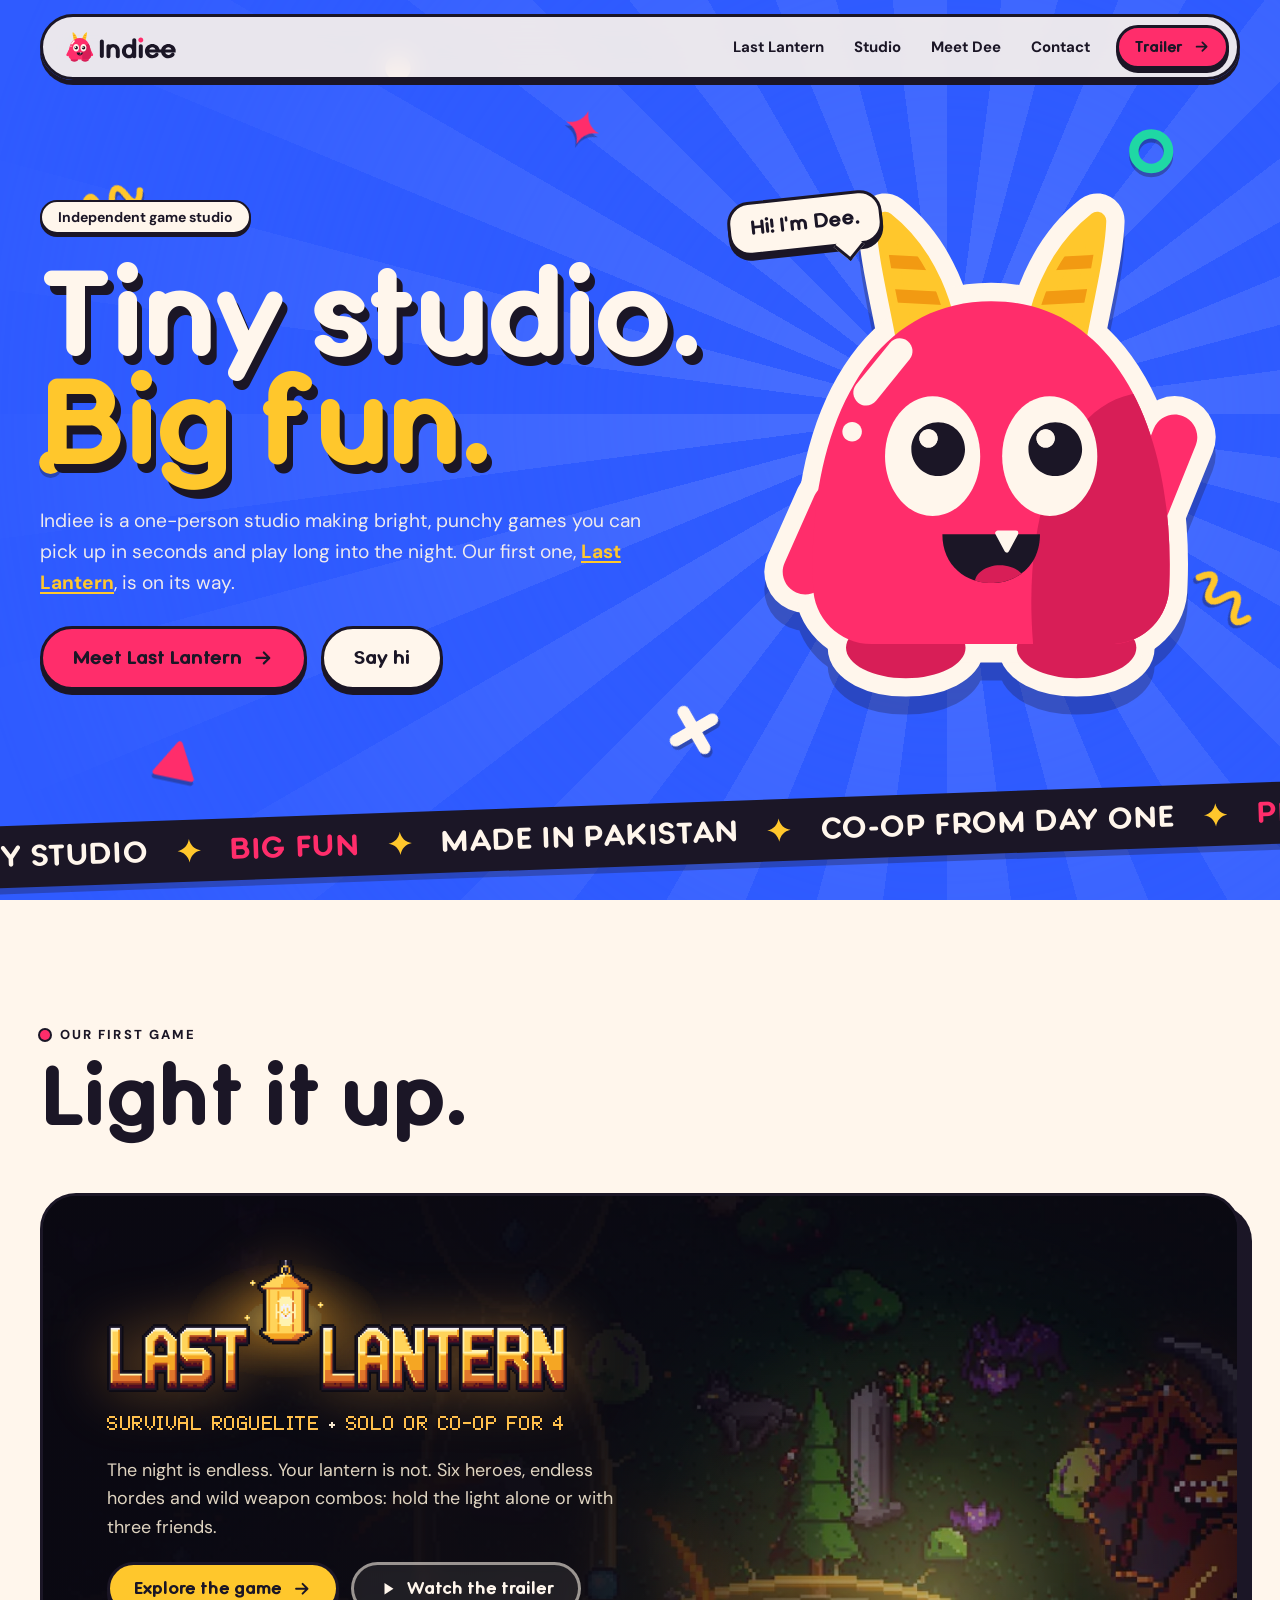
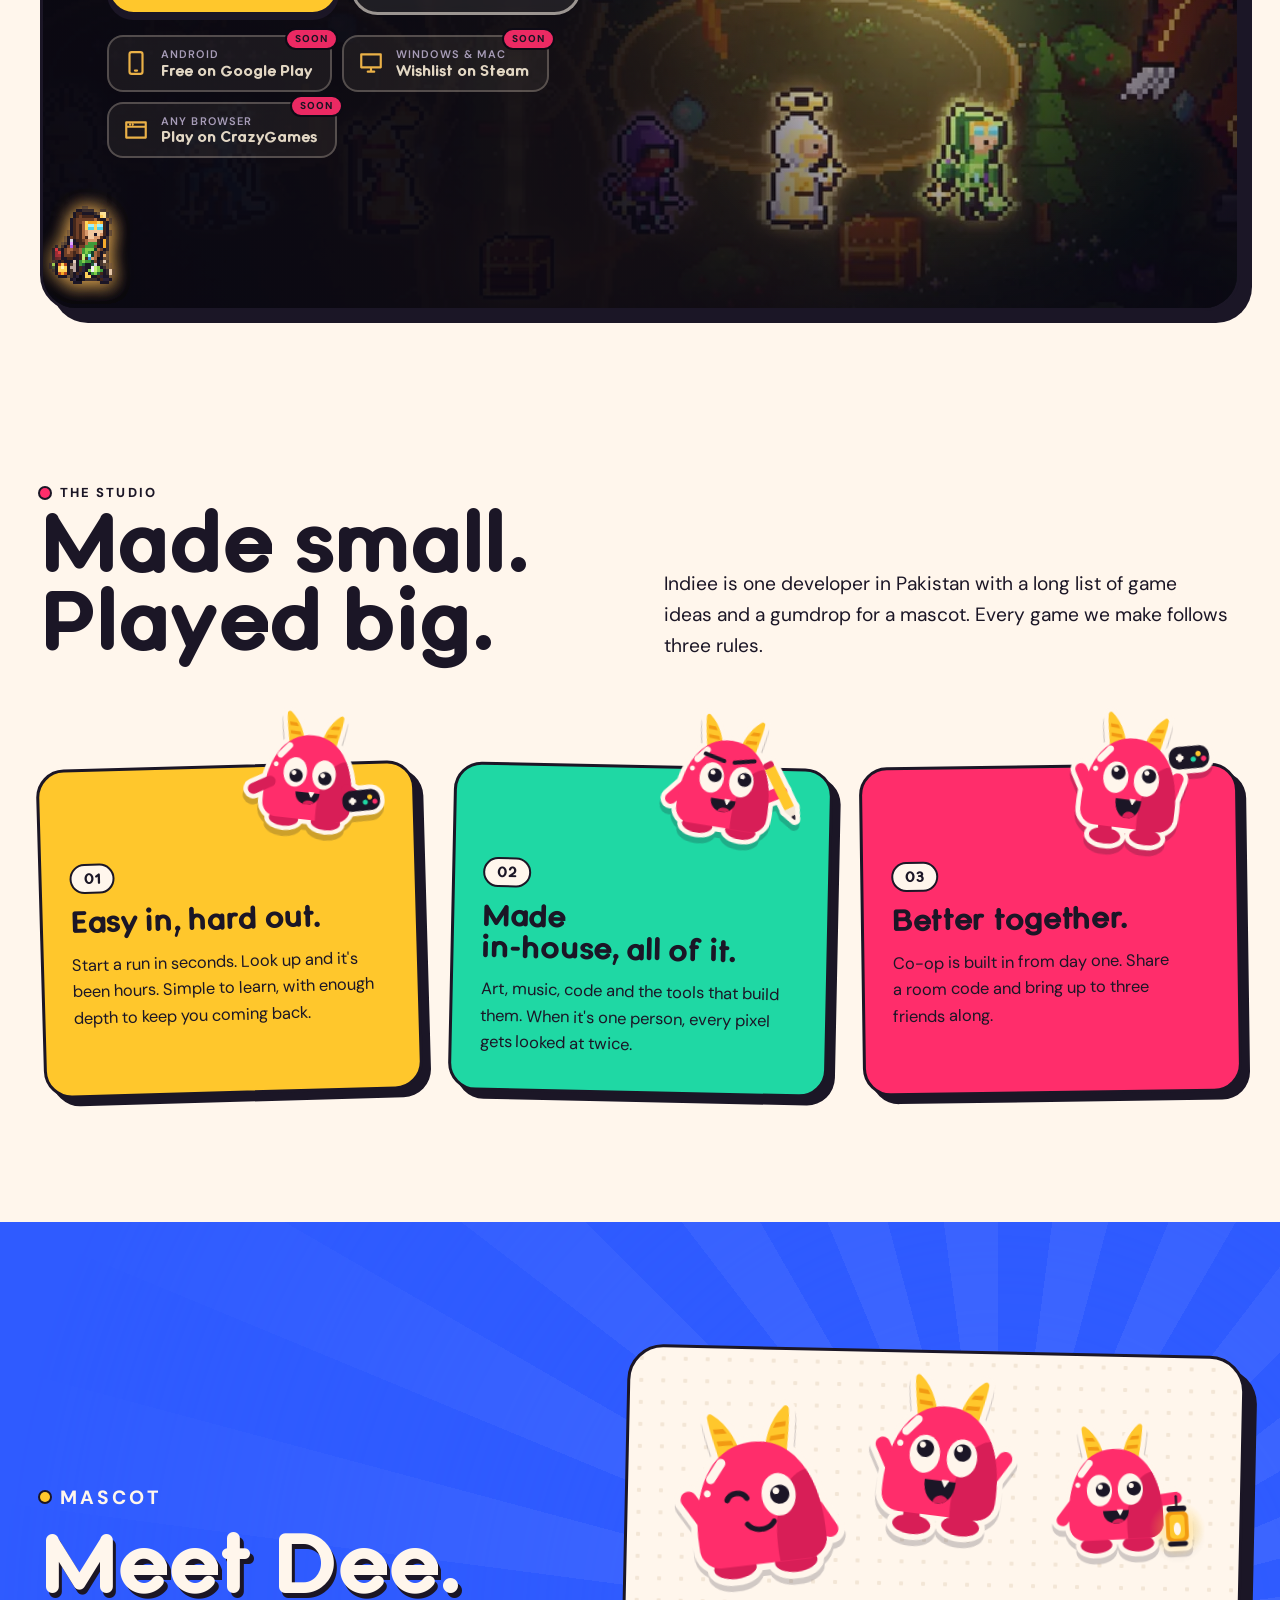
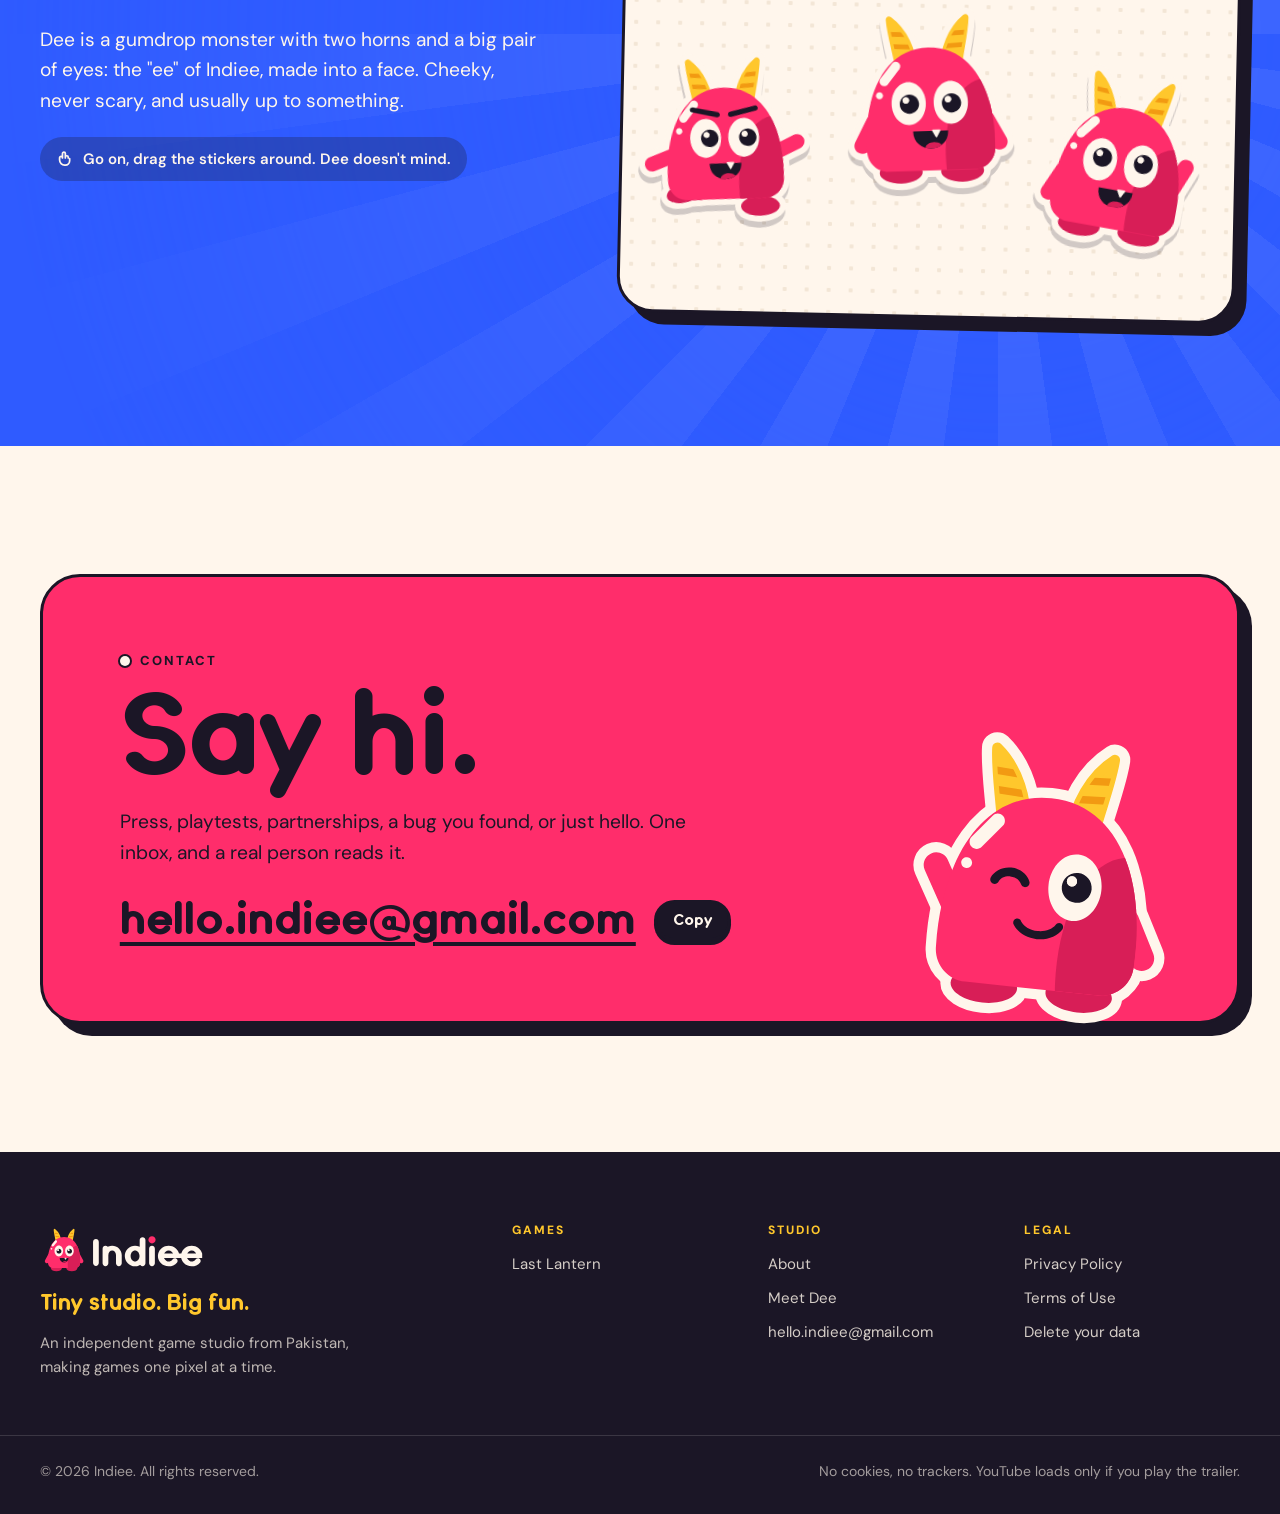
==== commit 0f25bad3: "Indiee website 2026-10-06" ====
--- a/index.html
+++ b/index.html
@@ -24,7 +24,7 @@
 <link rel="preconnect" href="https://fonts.gstatic.com" crossorigin>
 <link rel="stylesheet" href="https://fonts.googleapis.com/css2?family=DM+Sans:ital,opsz,wght@0,9..40,400..800;1,9..40,400..600&display=swap">
 <link rel="preload" href="/fonts/IndieeSans-Bold.woff2" as="font" type="font/woff2" crossorigin>
-<link rel="stylesheet" href="/css/site.css?v=6b071cfa">
+<link rel="stylesheet" href="/css/site.css?v=c0de60ab">
 <script>document.documentElement.classList.add("js")</script>
 
 </head>
@@ -203,7 +203,7 @@
 </section>
 <dialog class="modal" data-trailer-modal aria-label="Last Lantern trailer">
   <div class="modal__frame">
-    <video controls playsinline preload="none" poster="/games/last-lantern/trailer-poster.webp" data-src="/games/last-lantern/trailer.mp4"></video>
+    <div class="yt" data-yt="lwV5QllFVqA"></div>
   </div>
   <button class="modal__close" type="button" data-modal-close><span class="sr">Close</span><svg class="i" viewBox="0 0 24 24" aria-hidden="true"><path d="M6 6l12 12M18 6 6 18"/></svg></button>
 </dialog>
@@ -240,10 +240,10 @@
   </div>
   <div class="wrap footer__base">
     <span>© 2026 Indiee. All rights reserved.</span>
-    <span>No cookies, no trackers on this site.</span>
+    <span>No cookies, no trackers. YouTube loads only if you play the trailer.</span>
   </div>
 </footer>
 
-<script src="/js/site.js?v=6b071cfa" defer></script>
+<script src="/js/site.js?v=c0de60ab" defer></script>
 </body>
 </html>
--- a/css/site.css
+++ b/css/site.css
@@ -207,7 +207,9 @@
 .modal::backdrop { background: rgb(8 6 14 / .86); backdrop-filter: blur(6px); }
 .modal[open] { animation: modalIn .35s var(--ease); }
 .modal__frame { border-radius: 18px; overflow: hidden; border: 2px solid rgb(255 193 77 / .35); background: #000; box-shadow: 0 0 120px rgb(255 160 60 / .25); }
-.modal__frame video, .modal__frame img { width: 100%; aspect-ratio: 16 / 9; object-fit: contain; background: #000; }
+.modal__frame img { width: 100%; aspect-ratio: 16 / 9; object-fit: contain; background: #000; }
+.yt iframe, .player iframe { display: block; width: 100%; aspect-ratio: 16 / 9; border: 0; background: #000; }
+.player iframe { position: absolute; inset: 0; height: 100%; }
 .modal__close { position: absolute; top: -18px; right: -12px; display: grid; place-items: center; width: 48px; height: 48px; border-radius: 50%; border: 3px solid var(--ink); background: var(--sun); color: var(--ink); cursor: pointer; box-shadow: 0 4px 0 var(--ink); }
 
 /* ---------------------------------------------------------------- reveal */
@@ -266,14 +268,16 @@
 
 .ll-section--trailer { padding-top: 0; border-top: 0 !important; }
 .player { position: relative; aspect-ratio: 16 / 9; border-radius: 18px; overflow: hidden; border: 2px solid rgb(255 193 77 / .3); background: #000; box-shadow: 0 0 0 6px var(--night), 0 0 0 8px var(--night-line), 0 30px 120px rgb(255 150 50 / .16); }
-.player video { width: 100%; height: 100%; object-fit: cover; }
+.player__poster { width: 100%; height: 100%; object-fit: cover; }
+.player__note { margin-top: 14px; text-align: center; font-size: 15px; }
+.player__note a { display: inline-flex; align-items: center; gap: 6px; color: var(--muted); text-decoration: none; }
+.player__note a:hover { color: var(--amber); }
 .player__play { position: absolute; inset: 0; display: grid; place-content: center; justify-items: center; gap: 14px; border: 0; background: radial-gradient(circle, rgb(14 11 22 / .1), rgb(14 11 22 / .55)); color: var(--parch); cursor: pointer; }
 .player__ring { display: grid; place-items: center; width: clamp(76px, 9vw, 112px); aspect-ratio: 1; border-radius: 50%; background: var(--amber); color: var(--night); box-shadow: 0 0 0 10px rgb(255 193 77 / .22), 0 0 60px rgb(255 160 60 / .6); transition: scale .3s var(--pop); }
 .player__ring .i { width: 40%; height: 40%; translate: 6% 0; }
 .player__play:hover .player__ring { scale: 1.08; }
 .player__play small { color: rgb(246 234 212 / .75); font-size: 14px; }
-.player.is-playing .player__play { display: none; }
-.player.is-playing video { object-fit: contain; }
+.player.is-playing .player__play, .player.is-playing .player__poster { display: none; }
 
 .loop { list-style: none; margin: 0; padding: 0; display: grid; grid-template-columns: repeat(4, minmax(0, 1fr)); gap: 20px; counter-reset: step; }
 .loop li { position: relative; display: grid; align-content: start; gap: 12px; padding: 26px 22px 28px; border-radius: 18px; background: linear-gradient(180deg, var(--night-3), var(--night-2)); border: 2px solid var(--night-line); counter-increment: step; }
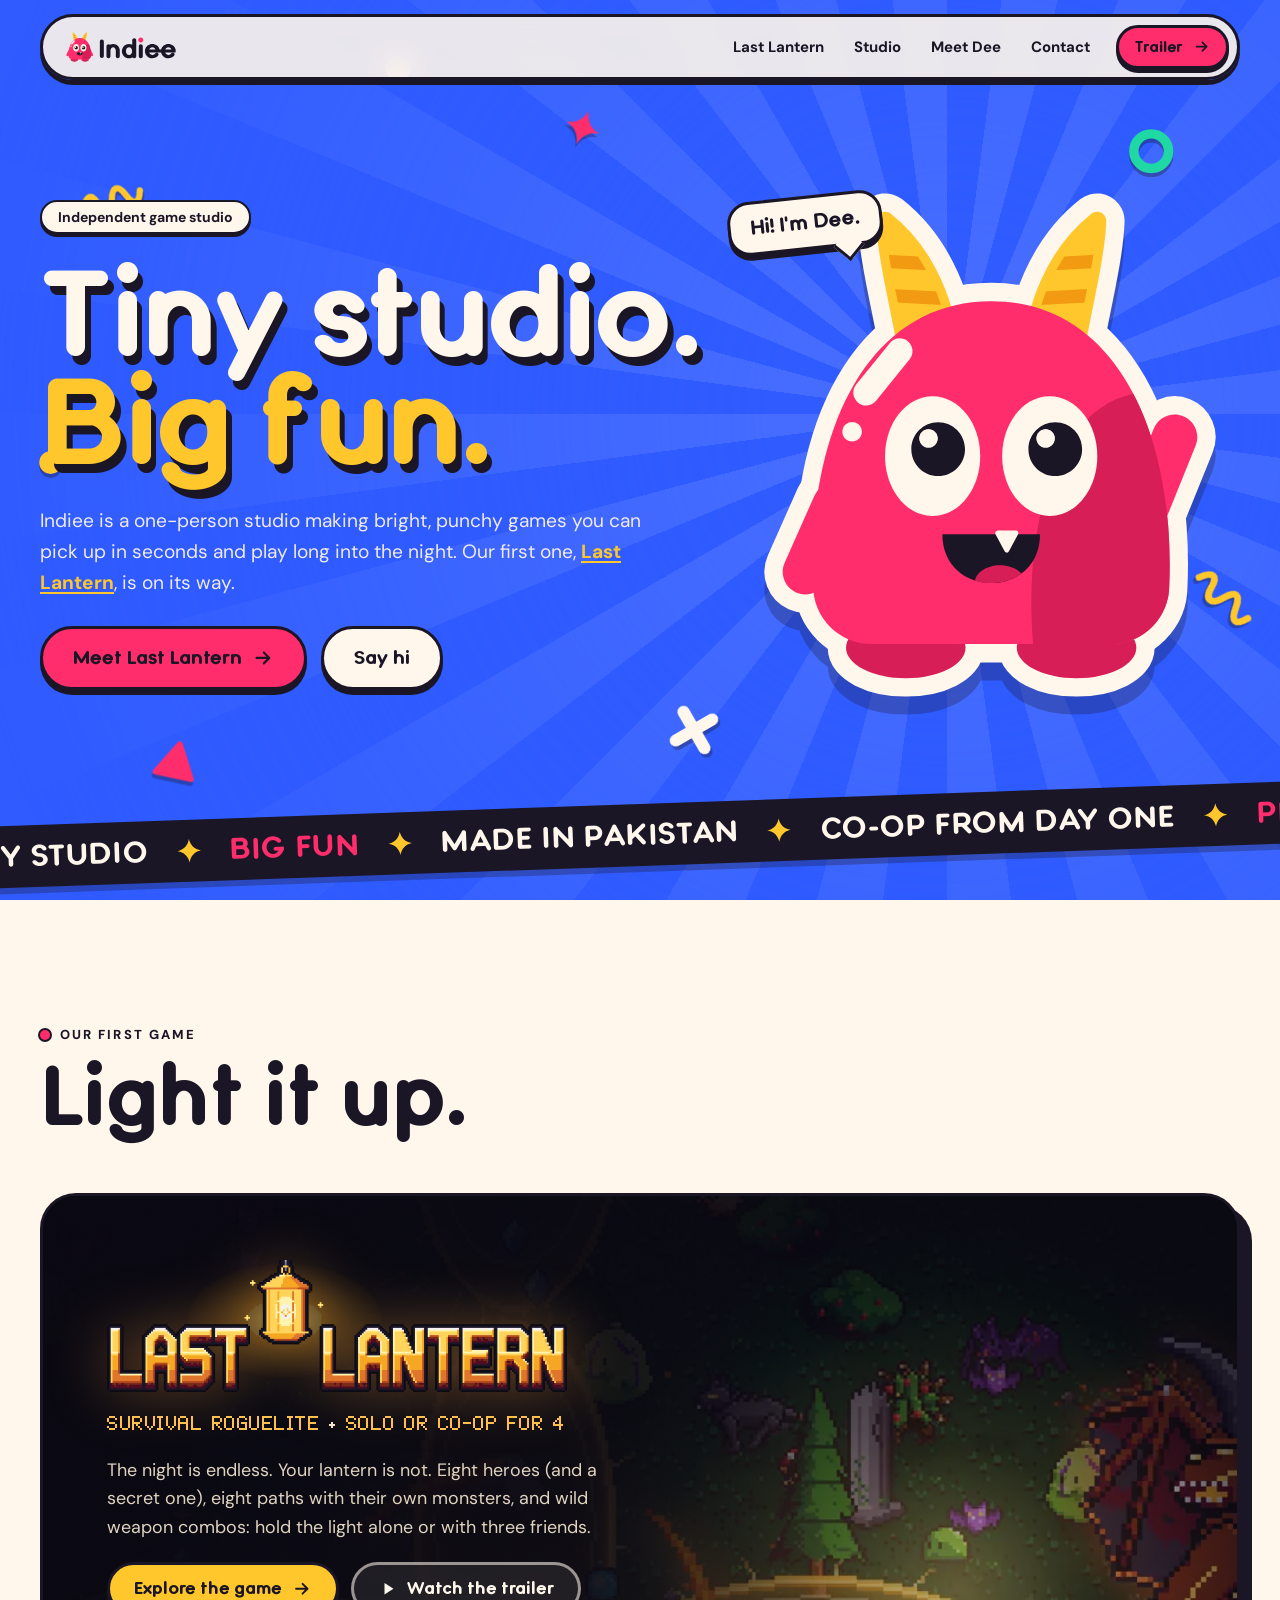
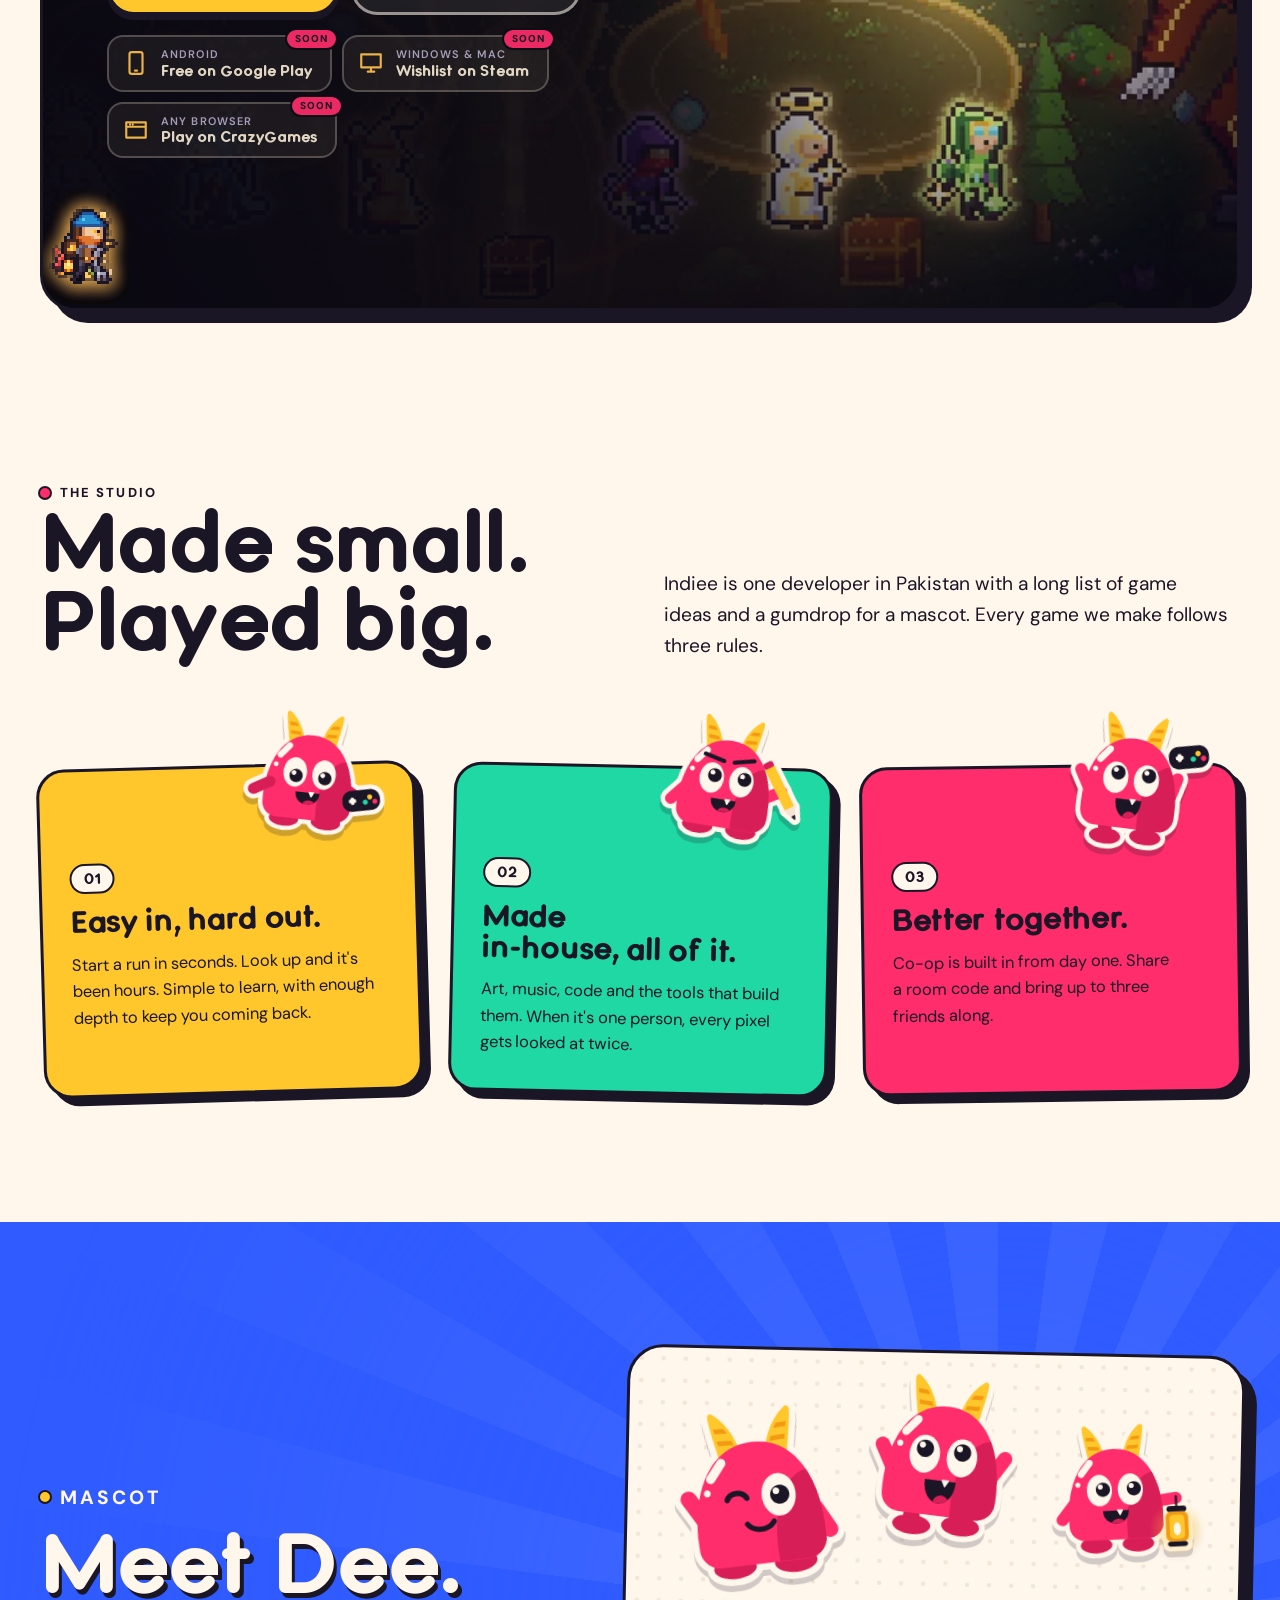
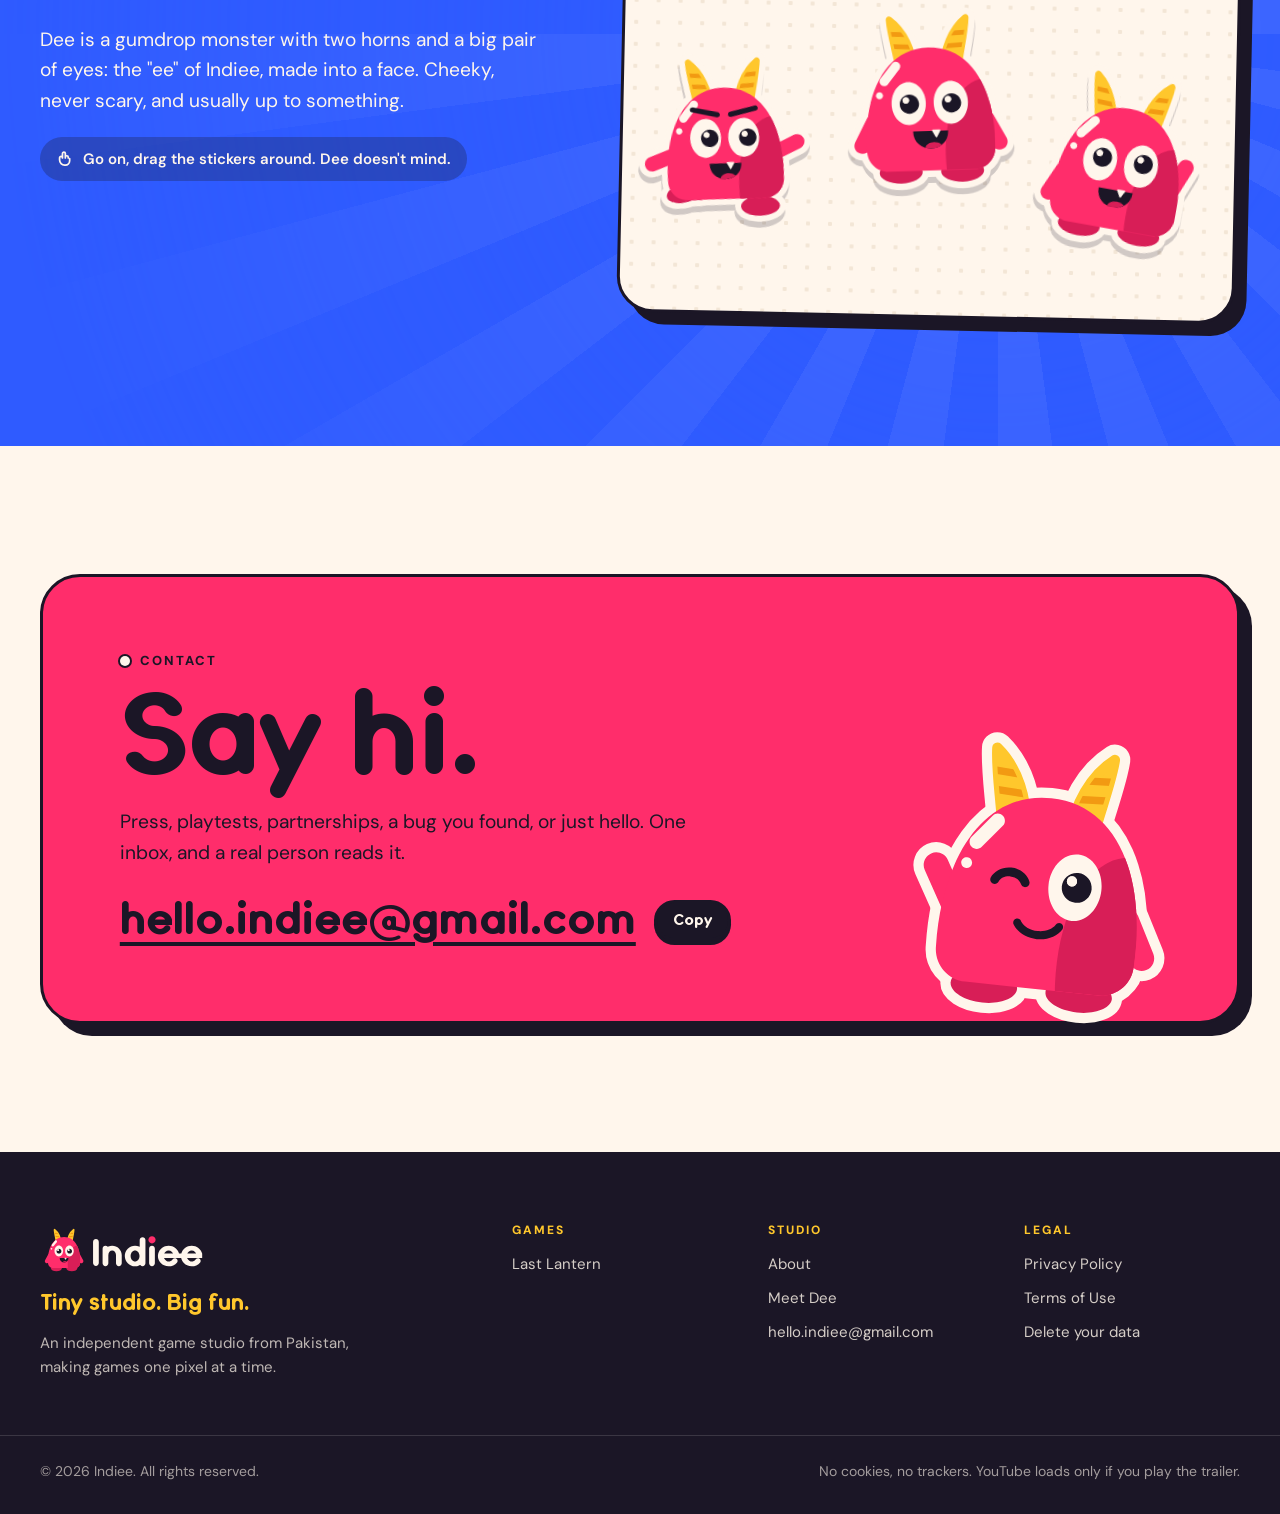
==== commit eed35244: "Indiee website 2026-10-09" ====
--- a/index.html
+++ b/index.html
@@ -24,7 +24,7 @@
 <link rel="preconnect" href="https://fonts.gstatic.com" crossorigin>
 <link rel="stylesheet" href="https://fonts.googleapis.com/css2?family=DM+Sans:ital,opsz,wght@0,9..40,400..800;1,9..40,400..600&display=swap">
 <link rel="preload" href="/fonts/IndieeSans-Bold.woff2" as="font" type="font/woff2" crossorigin>
-<link rel="stylesheet" href="/css/site.css?v=c0de60ab">
+<link rel="stylesheet" href="/css/site.css?v=ffd4f794">
 <script>document.documentElement.classList.add("js")</script>
 
 </head>
@@ -116,7 +116,7 @@
       <div class="gamecard__body">
         <img class="gamecard__logo" src="/games/last-lantern/logo.webp" alt="Last Lantern" width="1100" height="316" loading="lazy">
         <p class="pixel gamecard__tags">Survival roguelite <b>•</b> Solo or co-op for 4</p>
-        <p class="gamecard__pitch">The night is endless. Your lantern is not. Six heroes, endless hordes and wild weapon combos: hold the light alone or with three friends.</p>
+        <p class="gamecard__pitch">The night is endless. Your lantern is not. Eight heroes (and a secret one), eight paths with their own monsters, and wild weapon combos: hold the light alone or with three friends.</p>
         <div class="gamecard__actions">
           <a class="btn btn--sun" href="/last-lantern/">Explore the game<svg class="i" viewBox="0 0 24 24" aria-hidden="true"><path d="M5 12h13M13 6l6 6-6 6"/></svg></a>
           <button class="btn btn--ghost" type="button" data-trailer><svg class="i i--fill" viewBox="0 0 24 24" aria-hidden="true"><path d="M8 5v14l11-7Z"/></svg>Watch the trailer</button>
@@ -130,6 +130,8 @@
         <i class="sprite sprite--run" style="--sheet:url(/games/last-lantern/sprites/rogue_run.png);--d:-2.7s"></i>
         <i class="sprite sprite--run" style="--sheet:url(/games/last-lantern/sprites/cleric_run.png);--d:-3.6s"></i>
         <i class="sprite sprite--run" style="--sheet:url(/games/last-lantern/sprites/alchemist_run.png);--d:-4.5s"></i>
+        <i class="sprite sprite--run" style="--sheet:url(/games/last-lantern/sprites/bard_run.png);--d:-5.4s"></i>
+        <i class="sprite sprite--run" style="--sheet:url(/games/last-lantern/sprites/tinker_run.png);--d:-6.3s"></i>
       </div>
     </article>
   </div>
@@ -244,6 +246,6 @@
   </div>
 </footer>
 
-<script src="/js/site.js?v=c0de60ab" defer></script>
+<script src="/js/site.js?v=ffd4f794" defer></script>
 </body>
 </html>
--- a/css/site.css
+++ b/css/site.css
@@ -298,6 +298,12 @@
 .hero-card[aria-pressed="true"] .hero-card__stage::after { content: "Ascended"; position: absolute; top: 16px; left: 22px; padding: 4px 10px; border-radius: 6px; background: var(--accent); color: var(--night); font: 16px/1 var(--pixel); text-transform: uppercase; }
 .hero-card__name { font: 700 32px/1 var(--display); color: var(--parch); }
 .hero-card__title { color: var(--accent); font-size: 16px; }
+/* The secret hero: a "?" and a riddle, nothing to press. */
+.hero-card--secret { cursor: default; border-style: dashed; }
+.hero-card--secret:hover { translate: none; }
+.hero-card__mystery { font: 96px/1 var(--pixel); color: color-mix(in srgb, var(--accent) 80%, white); text-shadow: 0 0 24px var(--accent); margin-bottom: 40px; animation: mystery 3s ease-in-out infinite; }
+@keyframes mystery { 50% { opacity: .55; translate: 0 -6px; } }
+@media (prefers-reduced-motion: reduce) { .hero-card__mystery { animation: none; } }
 .hero-card__desc { color: var(--muted); font-size: 15.5px; line-height: 1.55; }
 .hero-card__weapon { display: inline-flex; align-items: center; gap: 10px; margin-top: 6px; padding: 6px 12px 6px 8px; border-radius: 10px; background: rgb(246 234 212 / .06); font-weight: 700; font-size: 14px; }
 .hero-card__weapon img { width: 32px; height: 32px; }
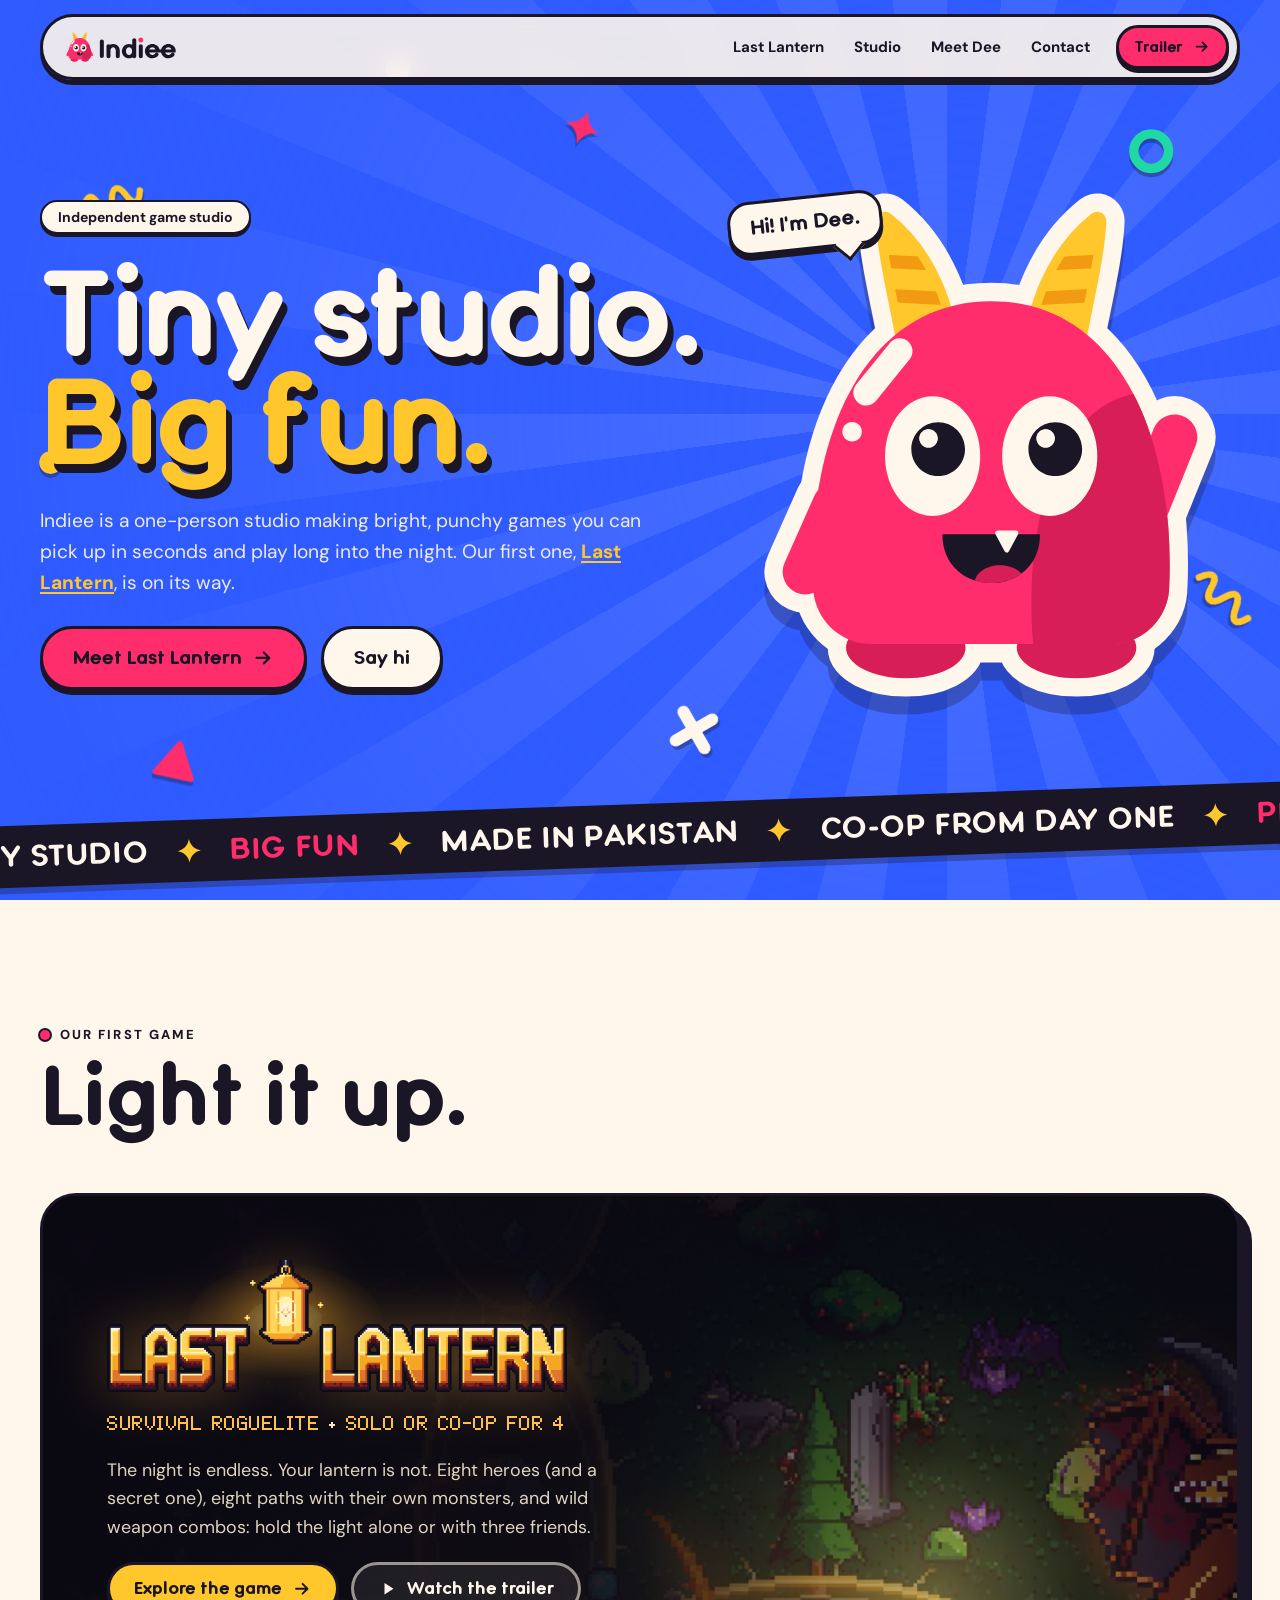
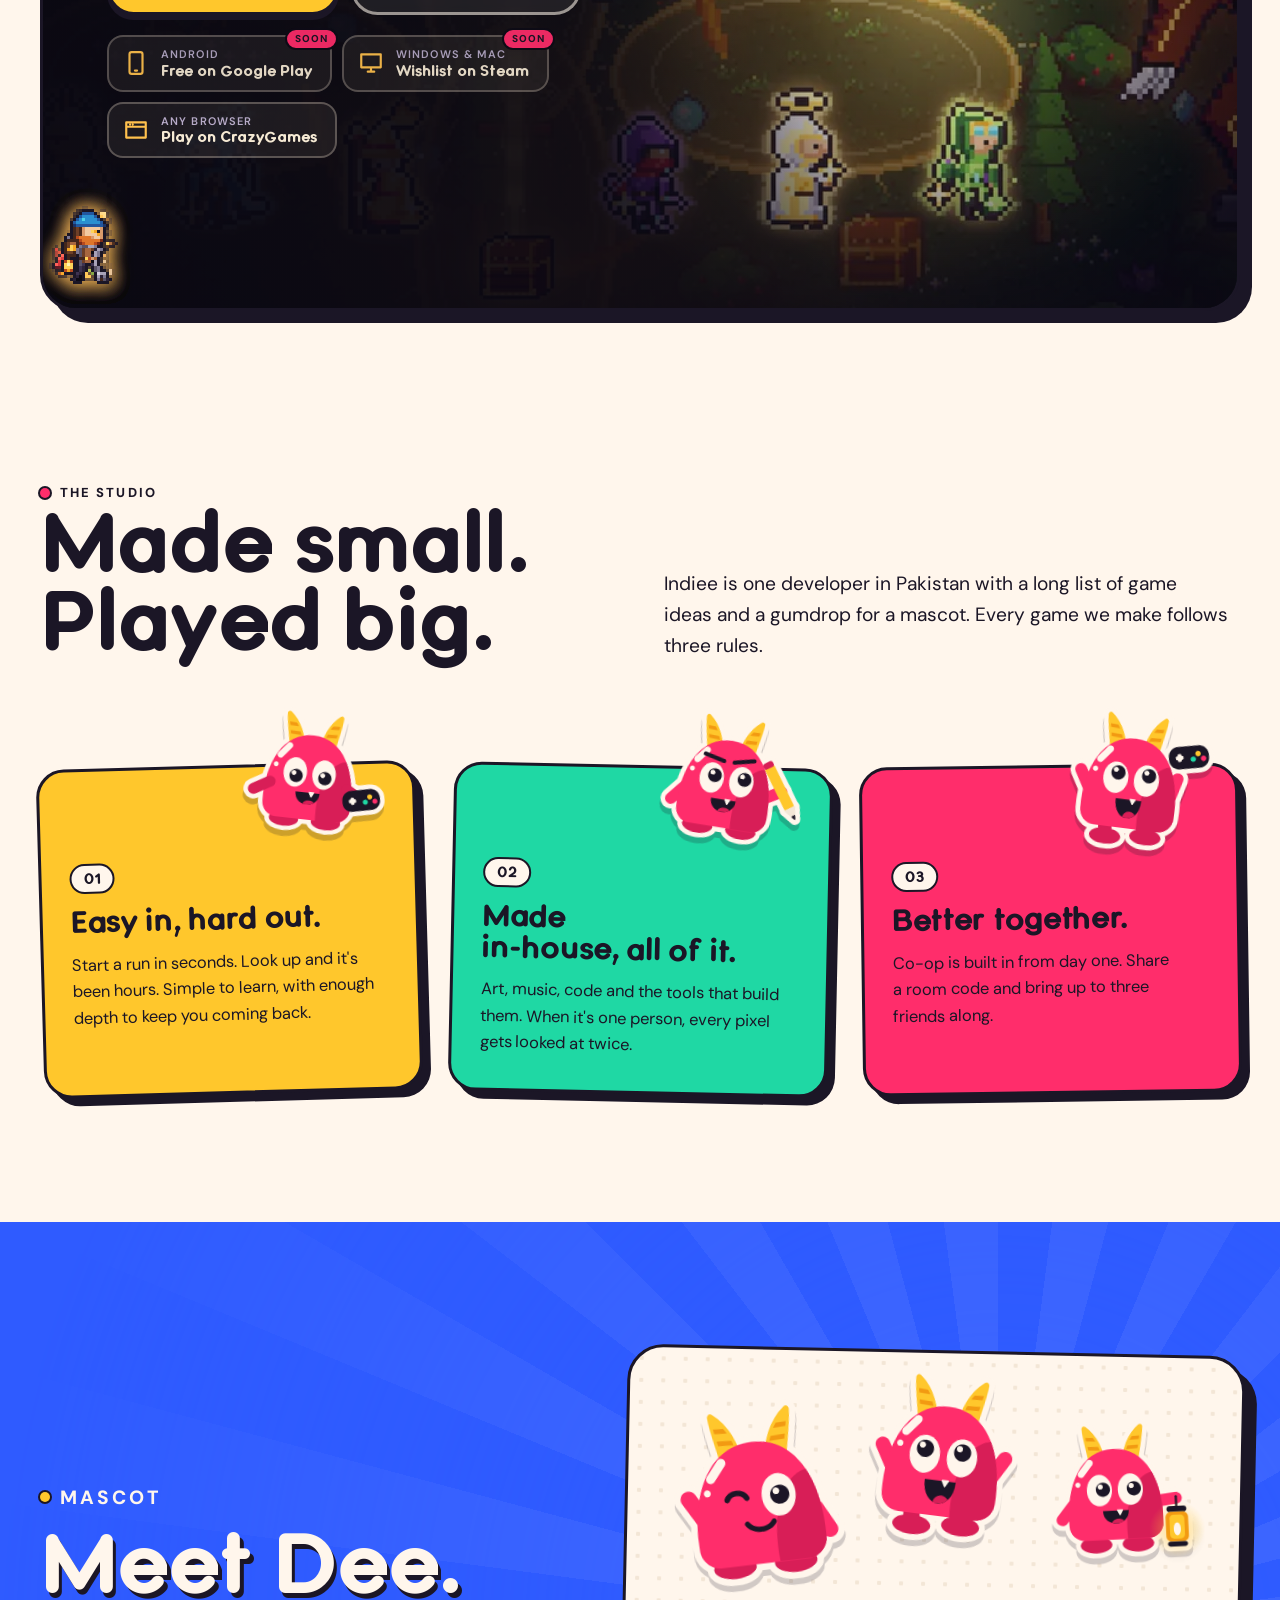
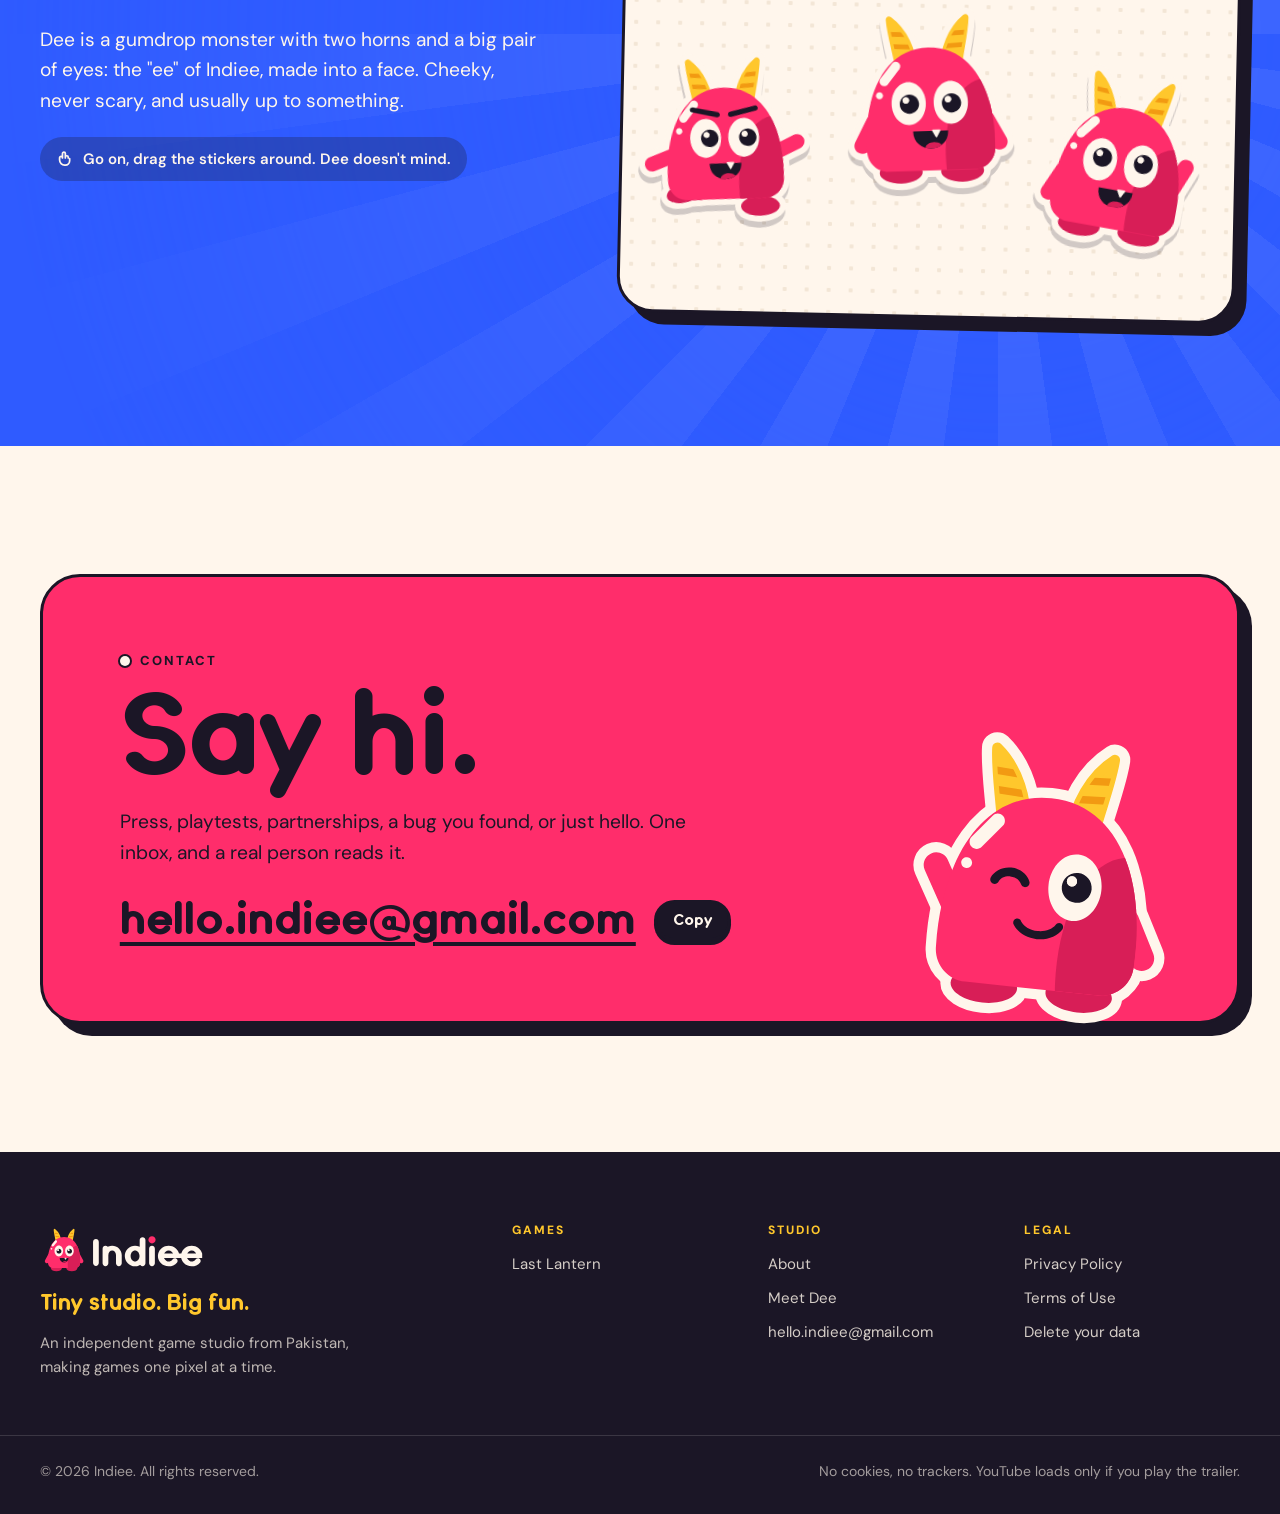
==== commit a88ca3c9: "Indiee website 2026-10-09" ====
--- a/index.html
+++ b/index.html
@@ -121,7 +121,7 @@
           <a class="btn btn--sun" href="/last-lantern/">Explore the game<svg class="i" viewBox="0 0 24 24" aria-hidden="true"><path d="M5 12h13M13 6l6 6-6 6"/></svg></a>
           <button class="btn btn--ghost" type="button" data-trailer><svg class="i i--fill" viewBox="0 0 24 24" aria-hidden="true"><path d="M8 5v14l11-7Z"/></svg>Watch the trailer</button>
         </div>
-        <div class="stores"><span class="store is-soon"><svg viewBox="0 0 24 24" aria-hidden="true" fill="none" stroke="currentColor" stroke-width="2" stroke-linecap="round" stroke-linejoin="round"><path d="M8 2h8a2 2 0 0 1 2 2v16a2 2 0 0 1-2 2H8a2 2 0 0 1-2-2V4a2 2 0 0 1 2-2Zm3 17h2"/></svg><span><small>Android</small>Free on Google Play</span><em>Soon</em></span><span class="store is-soon"><svg viewBox="0 0 24 24" aria-hidden="true" fill="none" stroke="currentColor" stroke-width="2" stroke-linecap="round" stroke-linejoin="round"><path d="M3 4h18v12H3zM9 20h6M12 16v4"/></svg><span><small>Windows & Mac</small>Wishlist on Steam</span><em>Soon</em></span><span class="store is-soon"><svg viewBox="0 0 24 24" aria-hidden="true" fill="none" stroke="currentColor" stroke-width="2" stroke-linecap="round" stroke-linejoin="round"><path d="M3 5h18v14H3zM3 9h18M6.5 7h.01M9 7h.01"/></svg><span><small>Any browser</small>Play on CrazyGames</span><em>Soon</em></span></div>
+        <div class="stores"><span class="store is-soon"><svg viewBox="0 0 24 24" aria-hidden="true" fill="none" stroke="currentColor" stroke-width="2" stroke-linecap="round" stroke-linejoin="round"><path d="M8 2h8a2 2 0 0 1 2 2v16a2 2 0 0 1-2 2H8a2 2 0 0 1-2-2V4a2 2 0 0 1 2-2Zm3 17h2"/></svg><span><small>Android</small>Free on Google Play</span><em>Soon</em></span><span class="store is-soon"><svg viewBox="0 0 24 24" aria-hidden="true" fill="none" stroke="currentColor" stroke-width="2" stroke-linecap="round" stroke-linejoin="round"><path d="M3 4h18v12H3zM9 20h6M12 16v4"/></svg><span><small>Windows & Mac</small>Wishlist on Steam</span><em>Soon</em></span><a class="store" href="https://www.crazygames.com/game/last-lantern" rel="noopener"><svg viewBox="0 0 24 24" aria-hidden="true" fill="none" stroke="currentColor" stroke-width="2" stroke-linecap="round" stroke-linejoin="round"><path d="M3 5h18v14H3zM3 9h18M6.5 7h.01M9 7h.01"/></svg><span><small>Any browser</small>Play on CrazyGames</span></a></div>
       </div>
       <div class="parade" aria-hidden="true">
         <i class="sprite sprite--run" style="--sheet:url(/games/last-lantern/sprites/knight_run.png);--d:0s"></i>
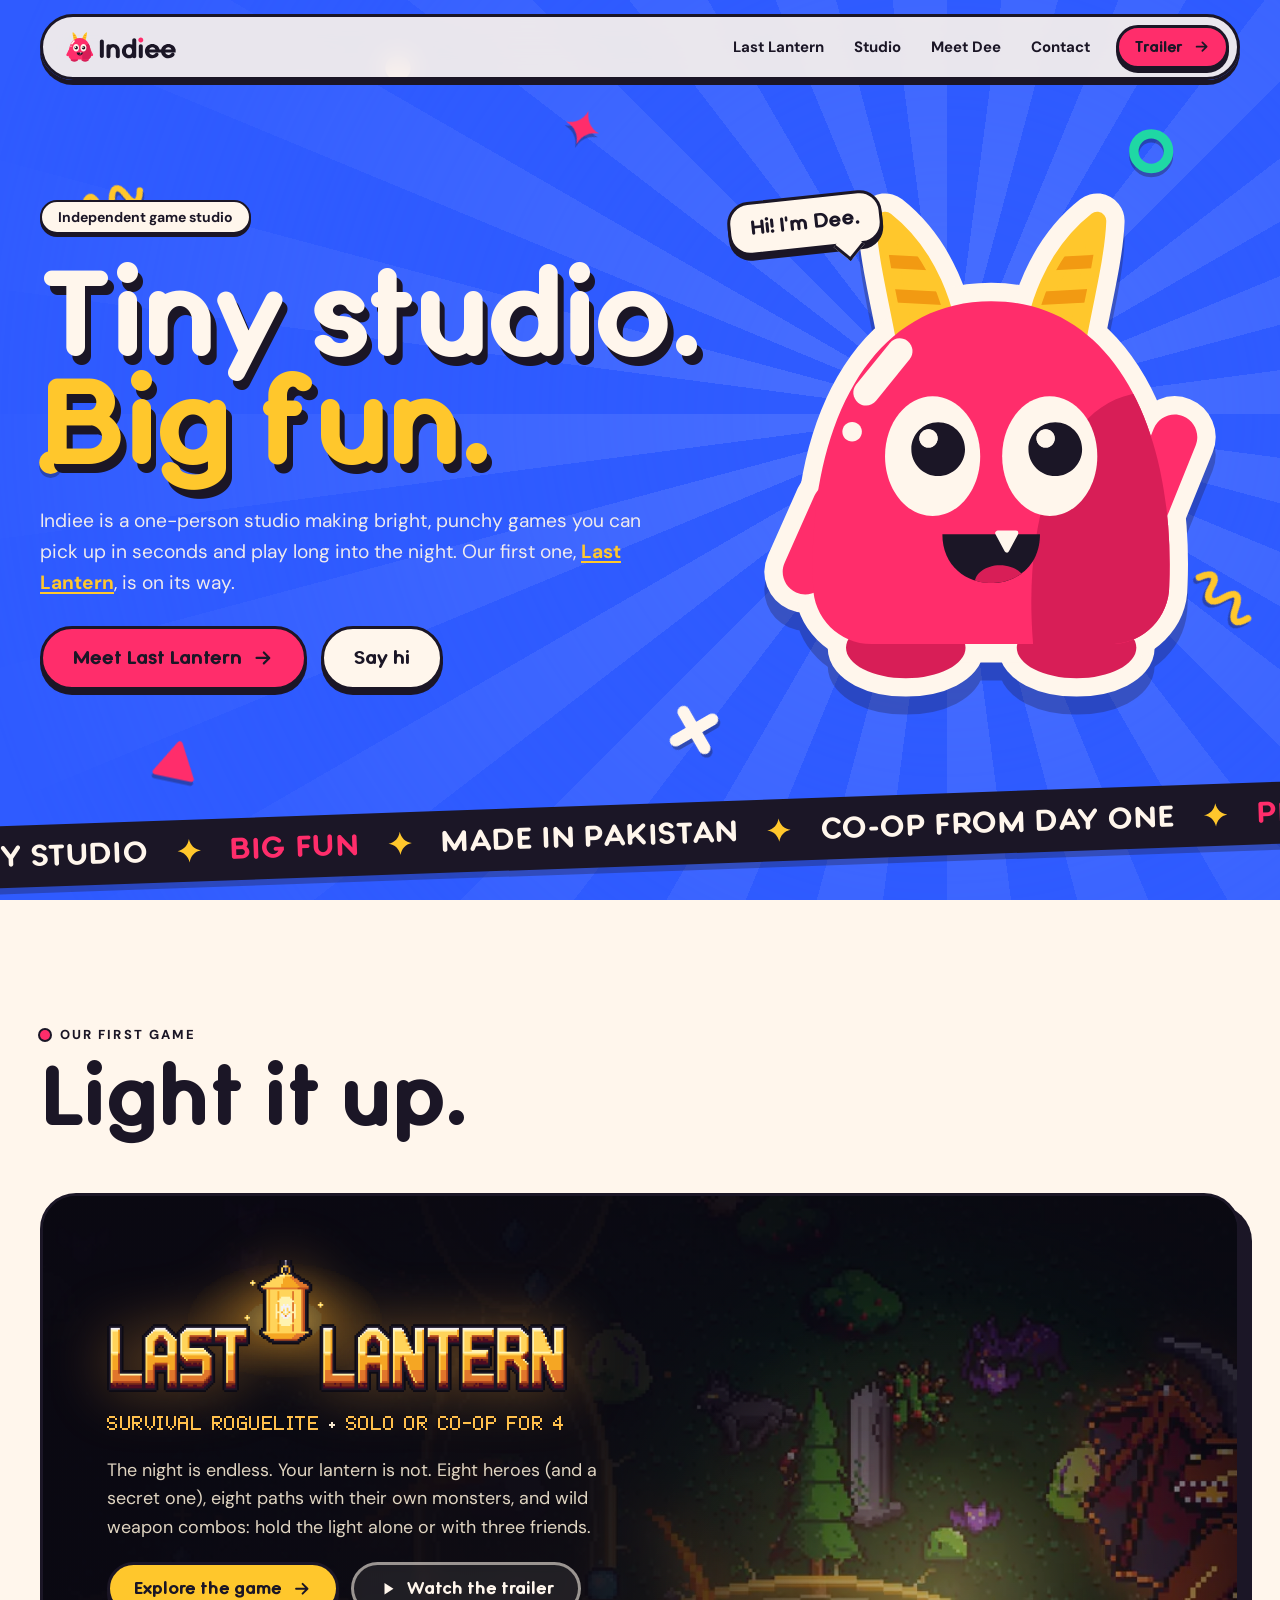
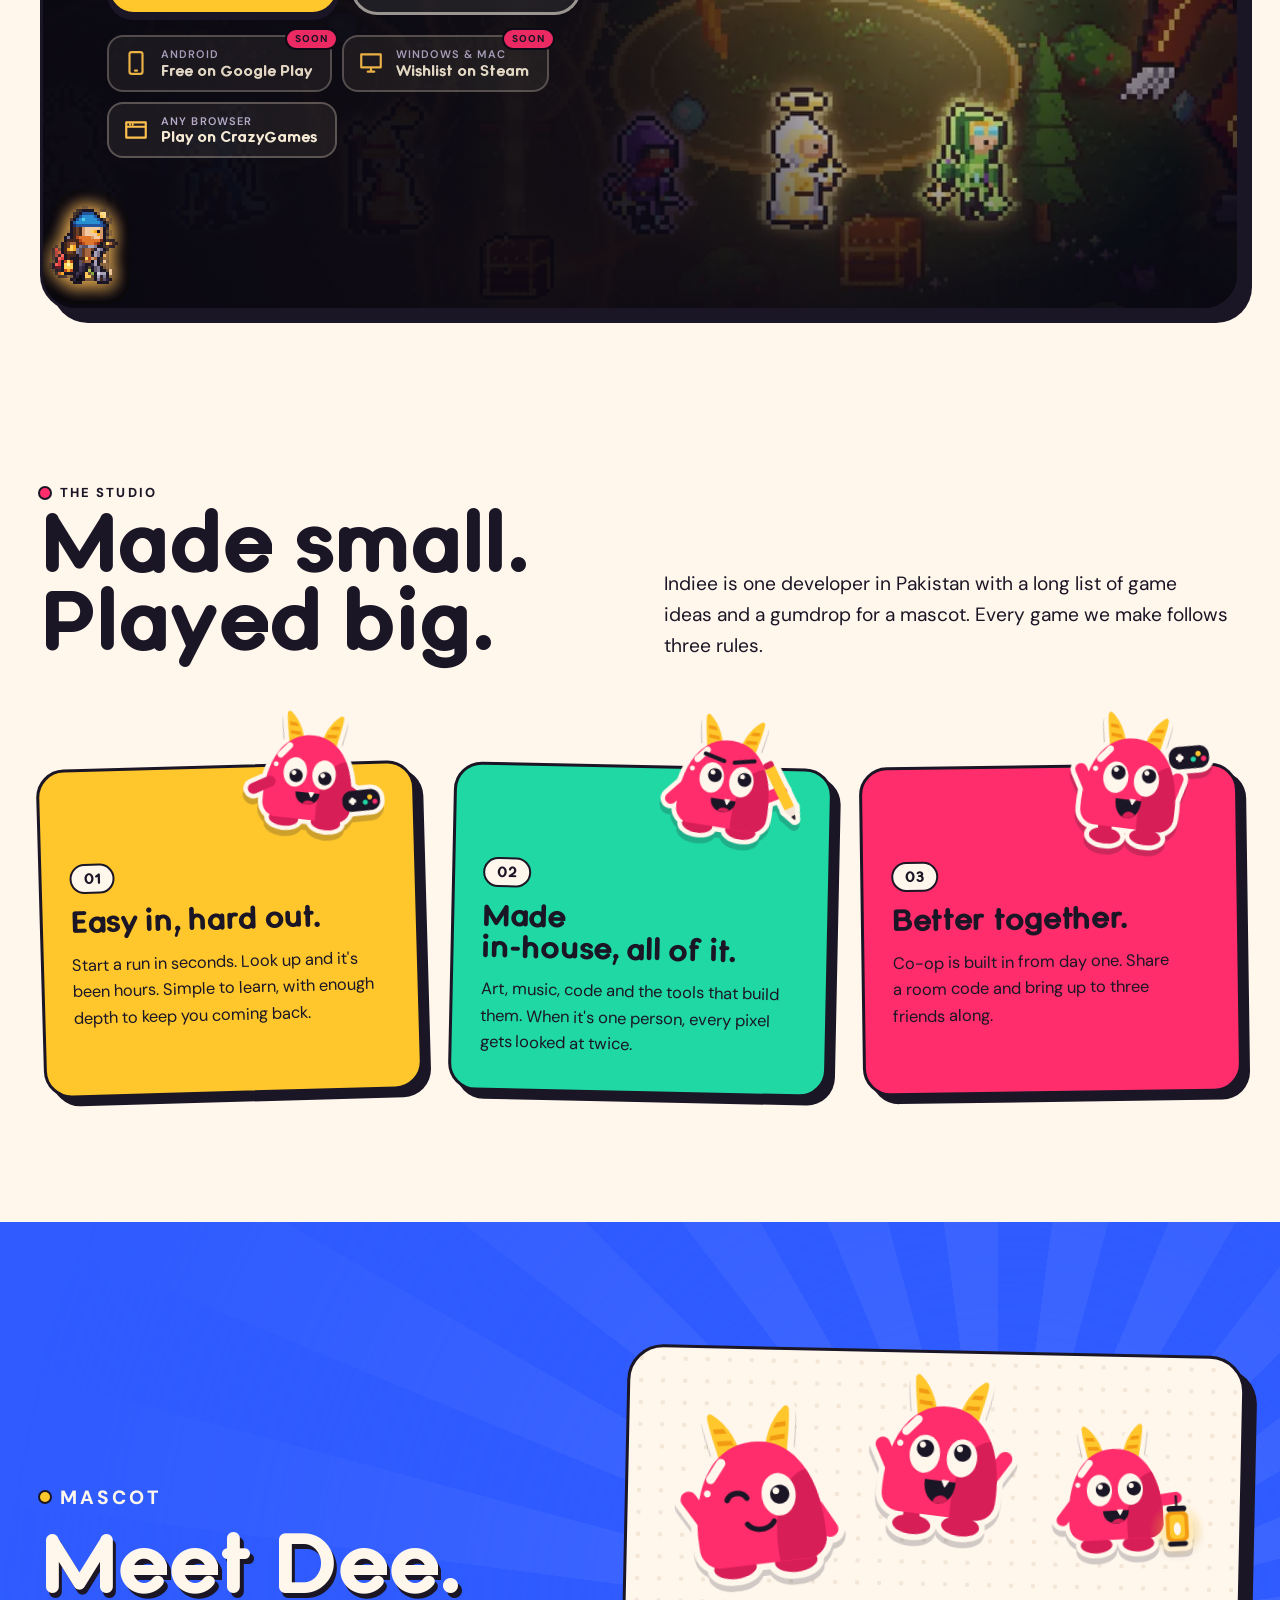
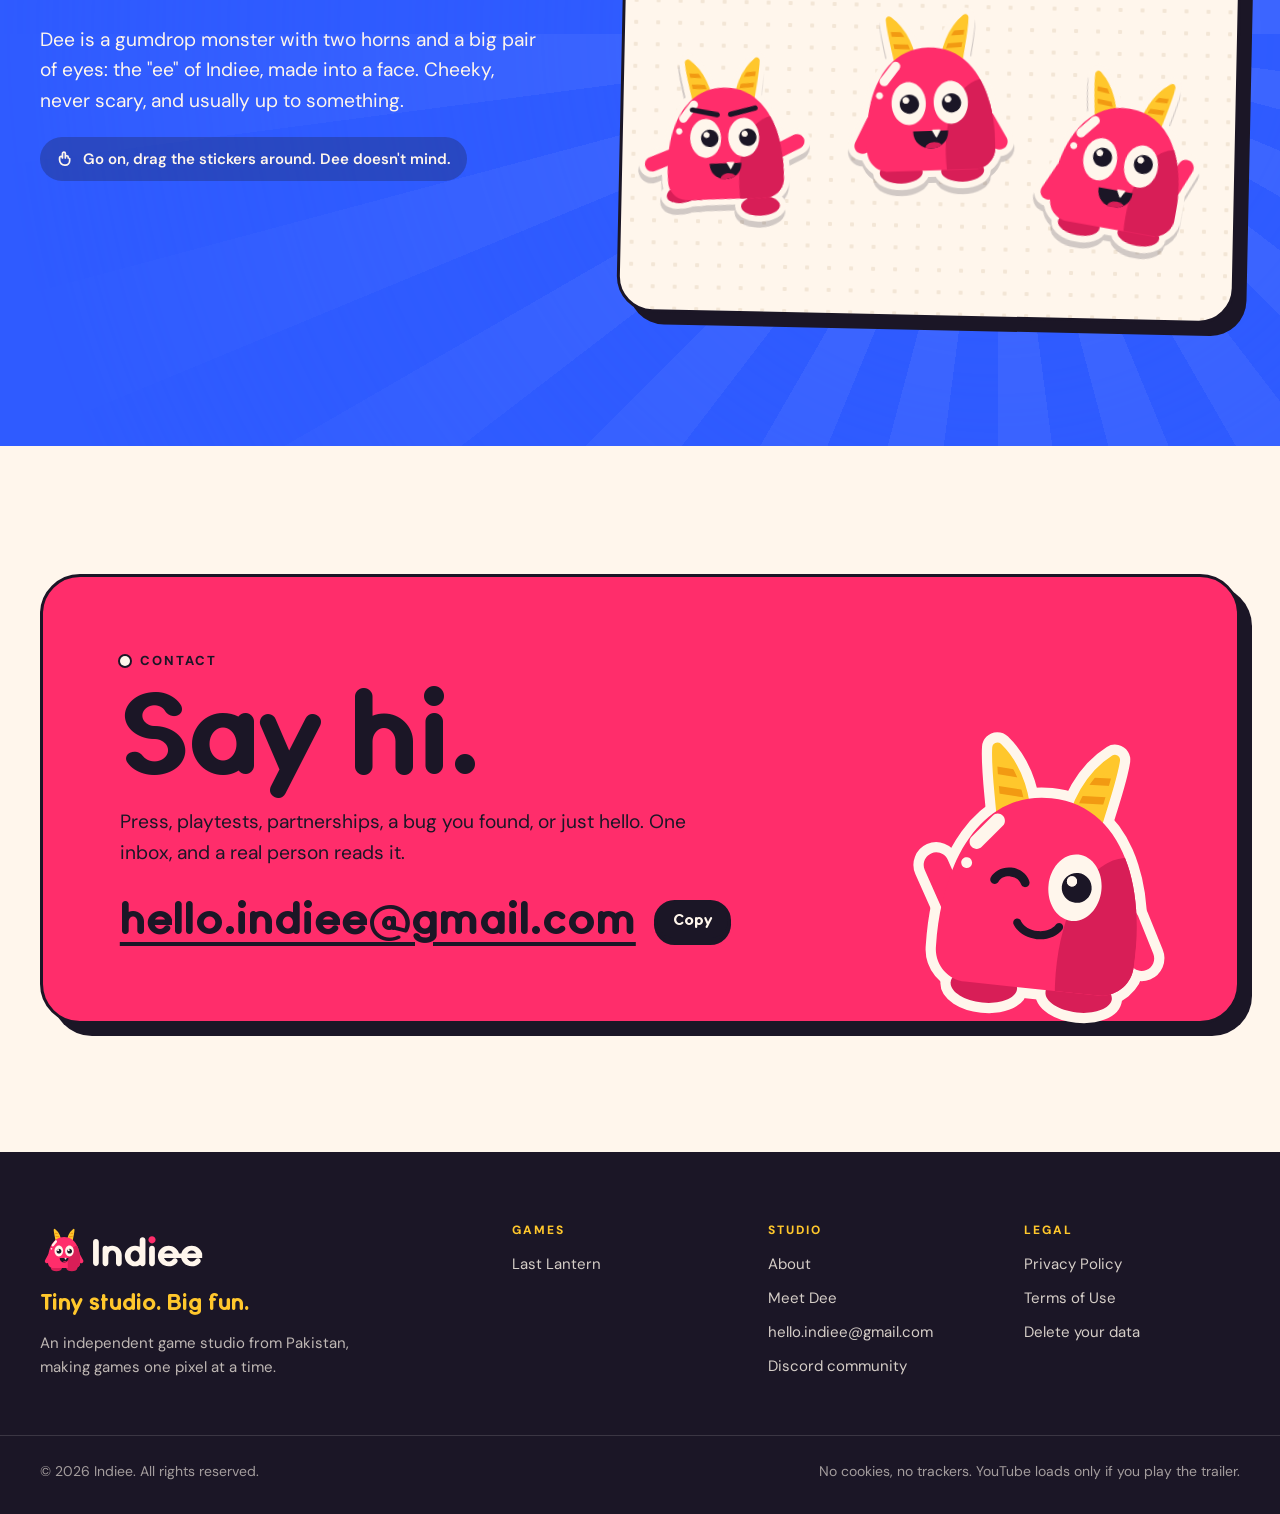
==== commit a65312d4: "Indiee website 2026-10-10" ====
--- a/index.html
+++ b/index.html
@@ -24,7 +24,7 @@
 <link rel="preconnect" href="https://fonts.gstatic.com" crossorigin>
 <link rel="stylesheet" href="https://fonts.googleapis.com/css2?family=DM+Sans:ital,opsz,wght@0,9..40,400..800;1,9..40,400..600&display=swap">
 <link rel="preload" href="/fonts/IndieeSans-Bold.woff2" as="font" type="font/woff2" crossorigin>
-<link rel="stylesheet" href="/css/site.css?v=ffd4f794">
+<link rel="stylesheet" href="/css/site.css?v=eae4f78f">
 <script>document.documentElement.classList.add("js")</script>
 
 </head>
@@ -232,6 +232,7 @@
       <a href="/#studio">About</a>
       <a href="/#dee">Meet Dee</a>
       <a href="mailto:hello.indiee@gmail.com">hello.indiee@gmail.com</a>
+      <a href="https://discord.gg/c2YPhdbGT4" rel="noopener">Discord community</a>
     </div>
     <div class="footer__col">
       <h2>Legal</h2>
@@ -246,6 +247,6 @@
   </div>
 </footer>
 
-<script src="/js/site.js?v=ffd4f794" defer></script>
+<script src="/js/site.js?v=eae4f78f" defer></script>
 </body>
 </html>
--- a/css/site.css
+++ b/css/site.css
@@ -336,6 +336,8 @@
 .ll-section--get { text-align: center; background: radial-gradient(ellipse 60% 70% at 50% 100%, rgb(255 150 50 / .16), transparent 70%); }
 .ll-get { display: grid; justify-items: center; gap: 18px; }
 .ll-get > p:not(.pixel) { color: var(--muted); font-size: 18px; max-width: 34em; }
+.ll-get > p.ll-community { font-size: 16px; }
+.ll-community a { color: var(--parch); text-decoration: underline; text-underline-offset: 3px; }
 .ll-get .stores { justify-content: center; margin-top: 10px; }
 
 /* sprites: sheets of square frames in a row */
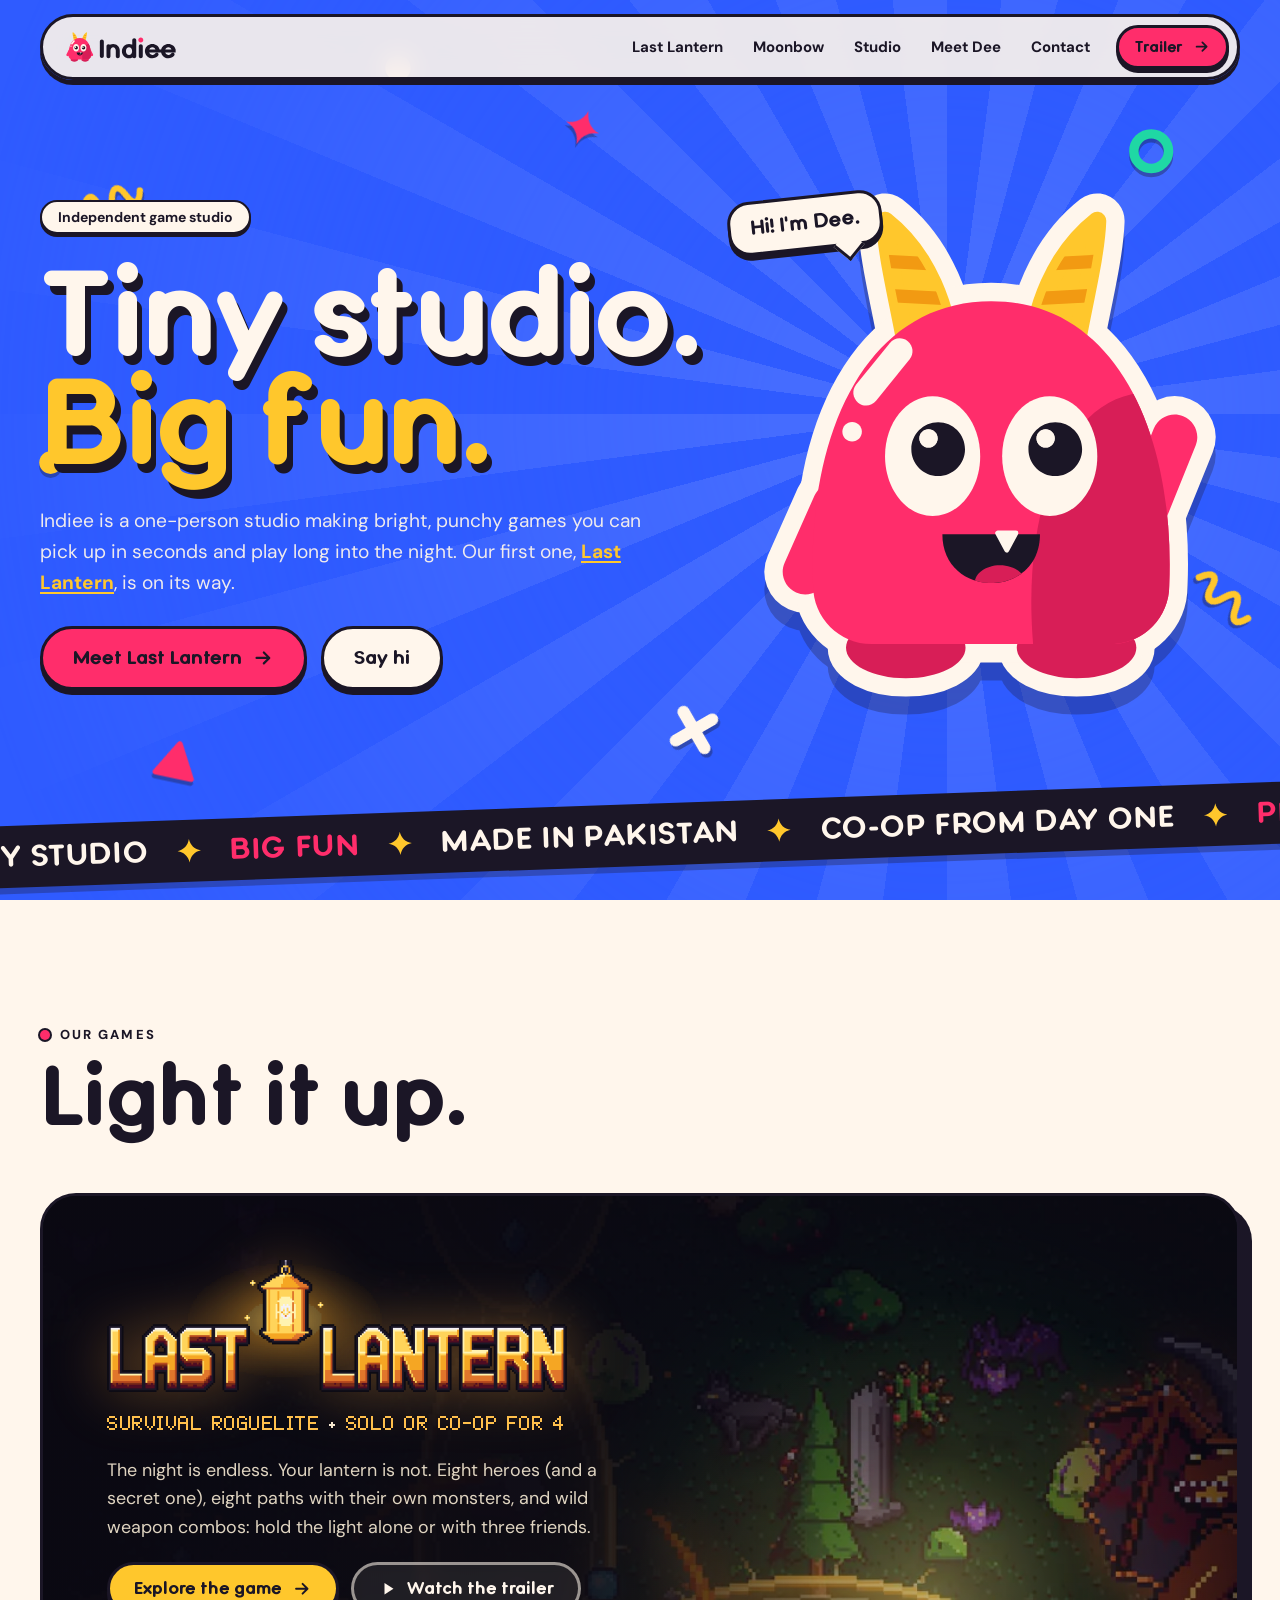
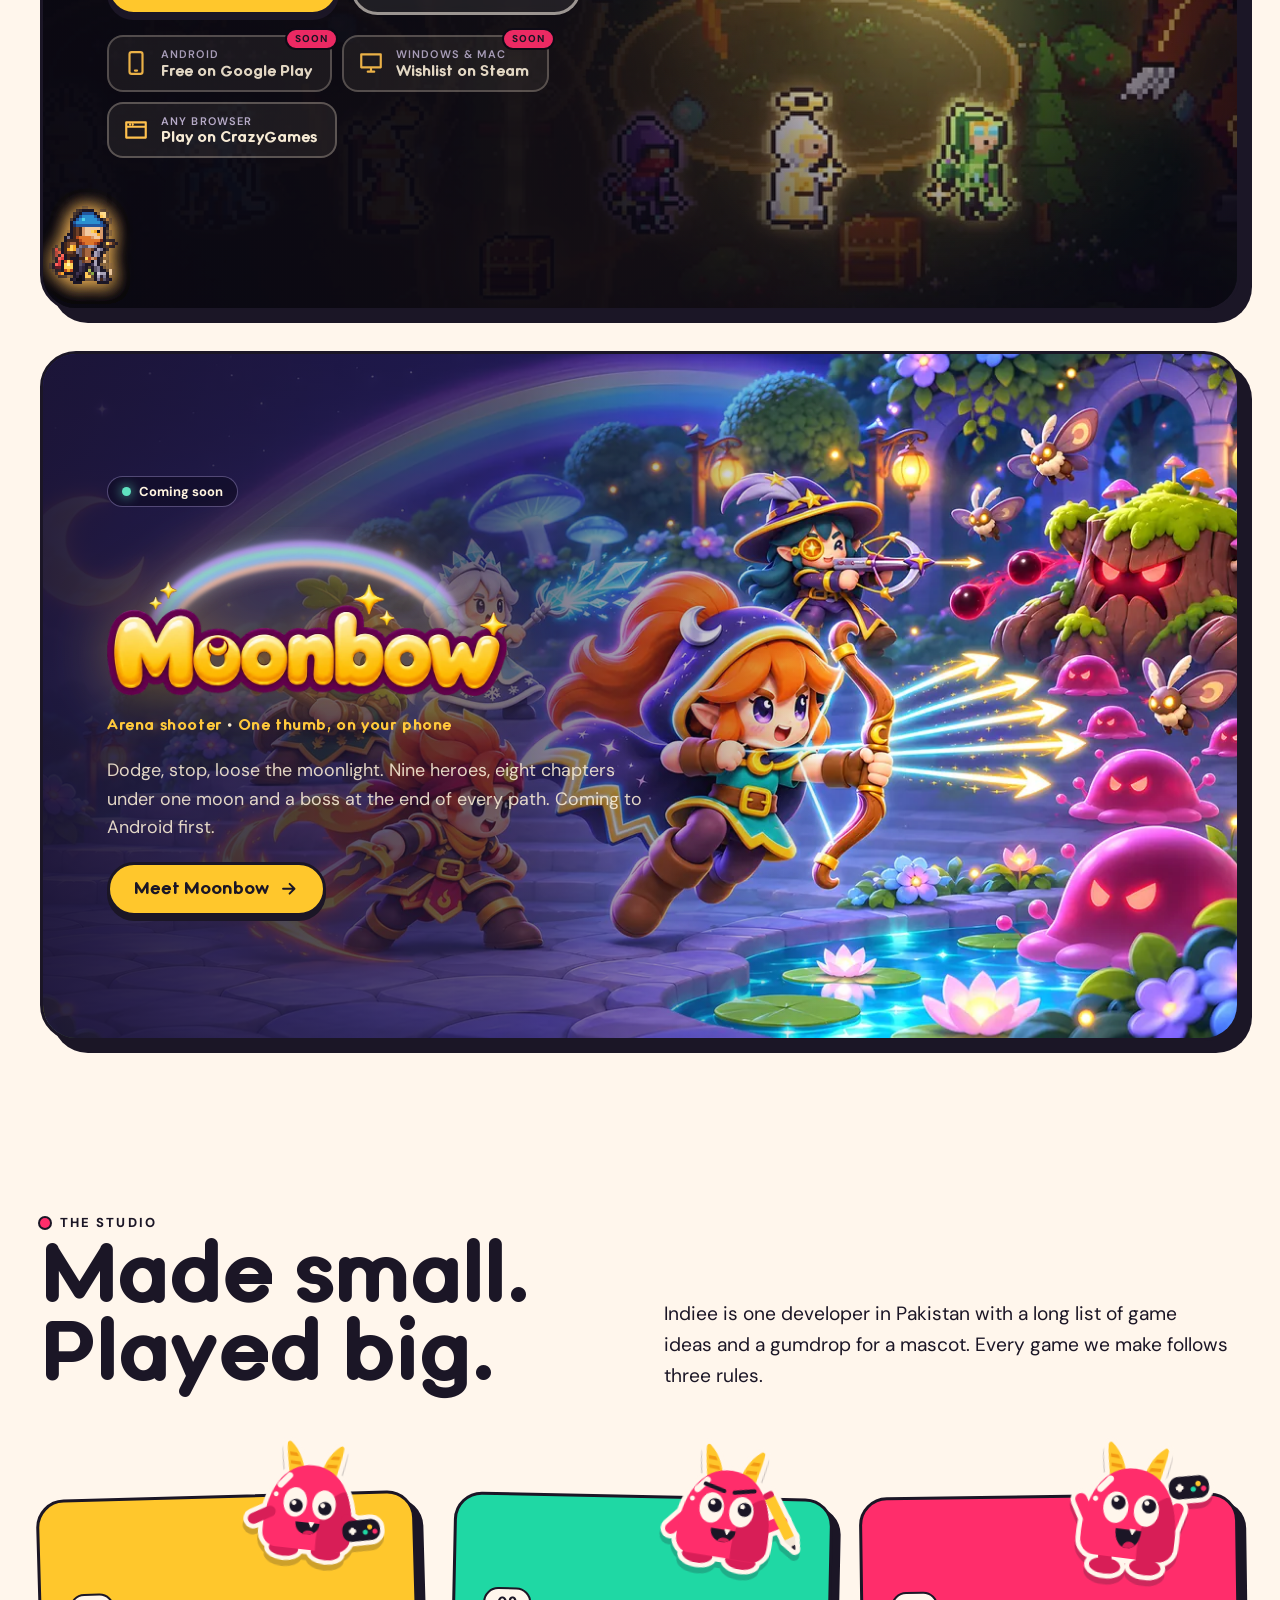
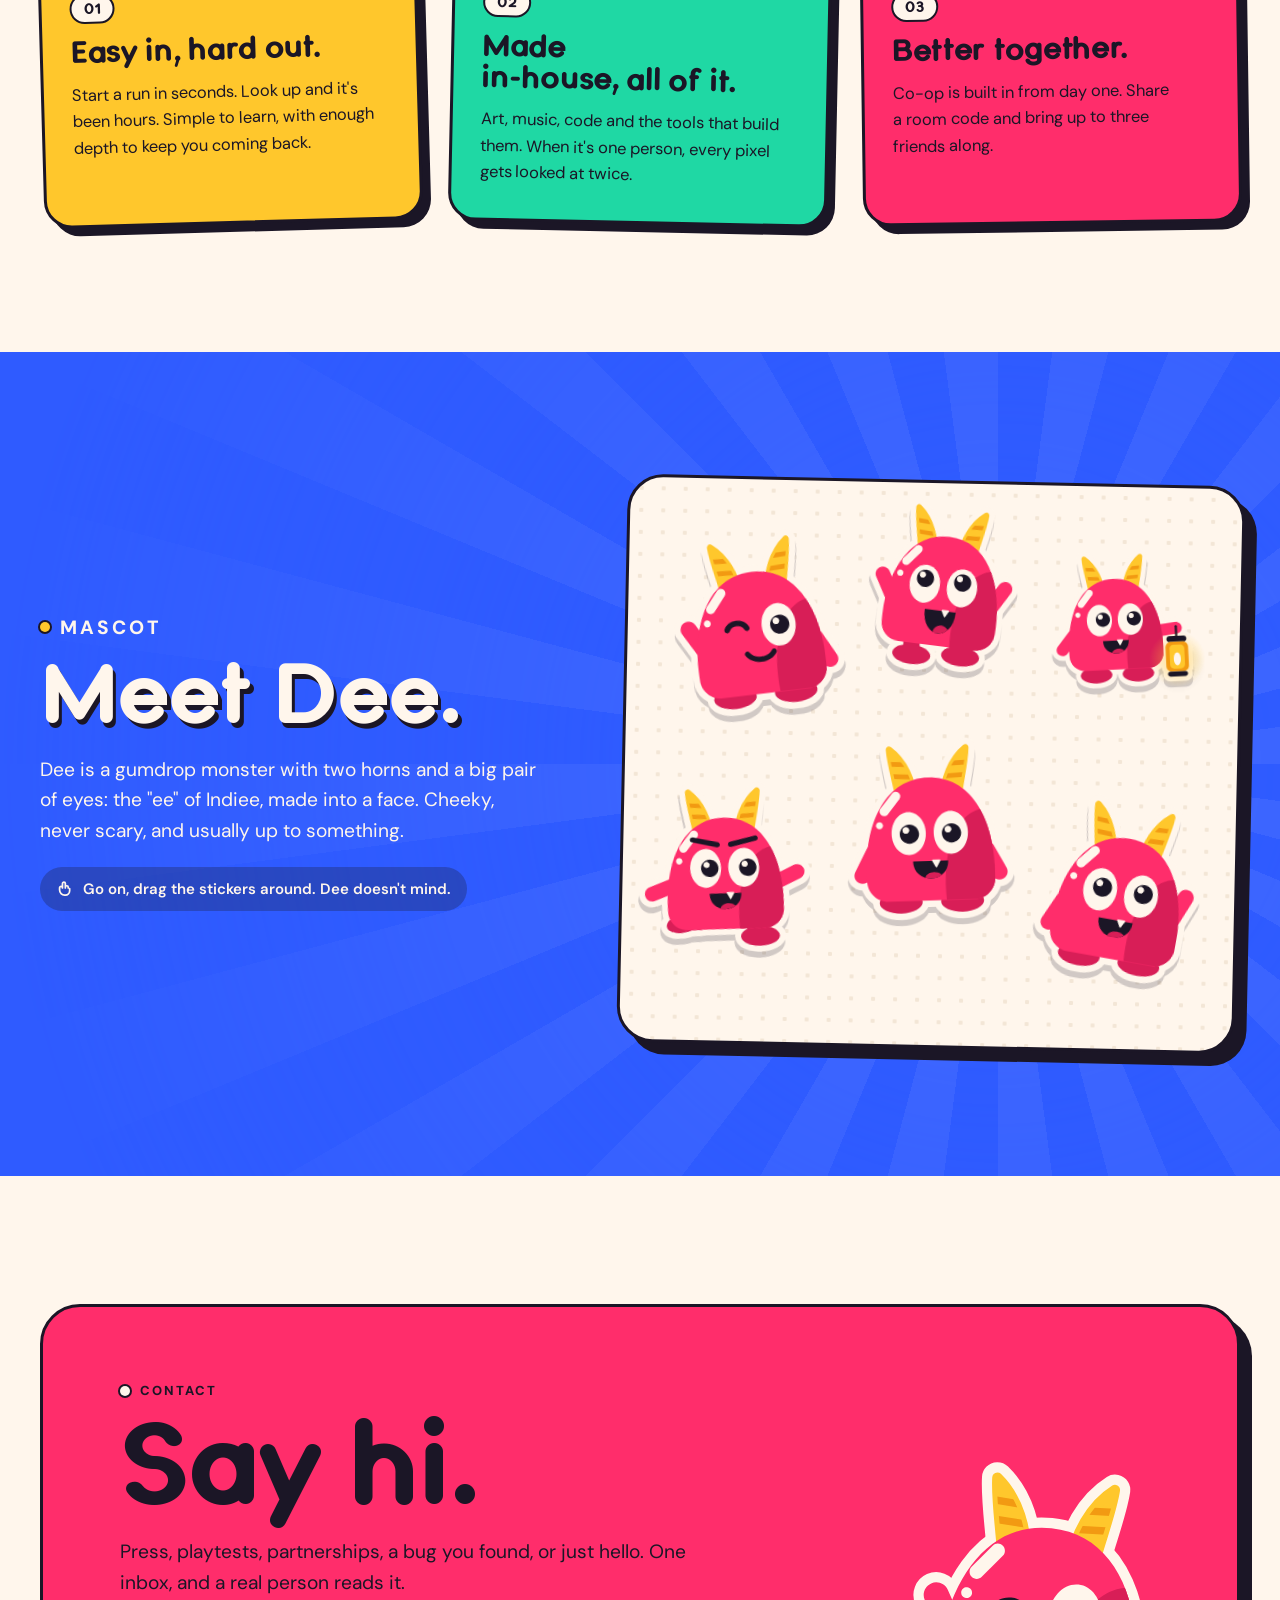
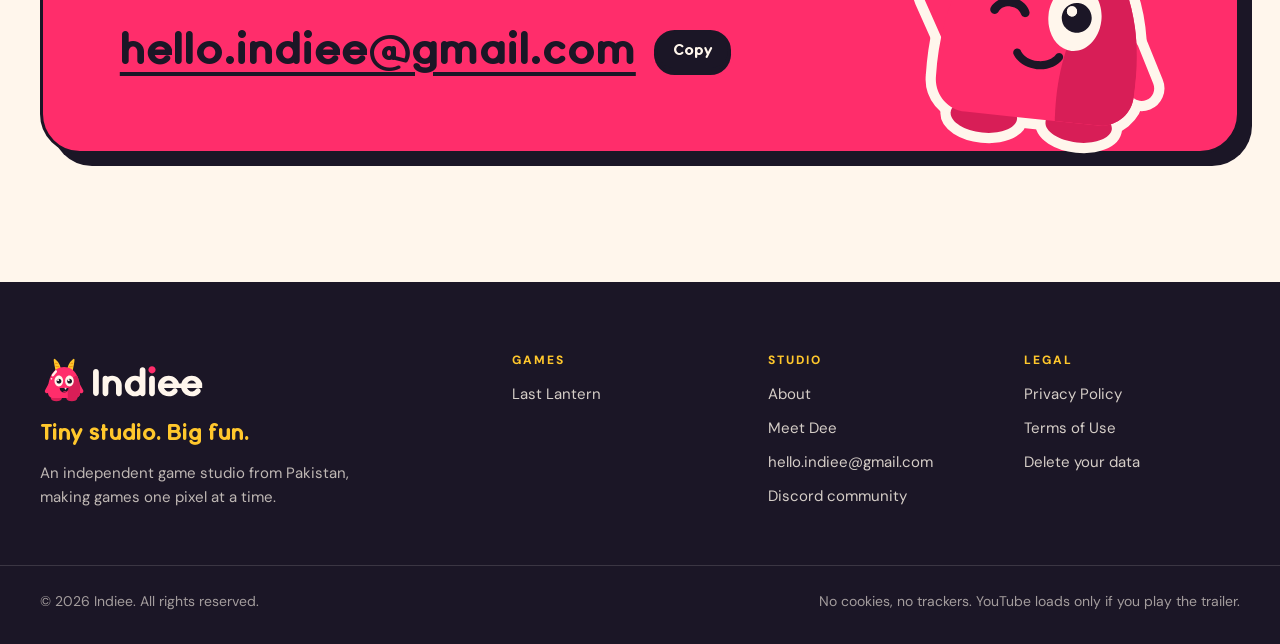
==== commit d14c1825: "Indiee website 2026-11-04" ====
--- a/index.html
+++ b/index.html
@@ -24,7 +24,7 @@
 <link rel="preconnect" href="https://fonts.gstatic.com" crossorigin>
 <link rel="stylesheet" href="https://fonts.googleapis.com/css2?family=DM+Sans:ital,opsz,wght@0,9..40,400..800;1,9..40,400..600&display=swap">
 <link rel="preload" href="/fonts/IndieeSans-Bold.woff2" as="font" type="font/woff2" crossorigin>
-<link rel="stylesheet" href="/css/site.css?v=eae4f78f">
+<link rel="stylesheet" href="/css/site.css?v=d927cdcd">
 <script>document.documentElement.classList.add("js")</script>
 
 </head>
@@ -38,6 +38,7 @@
     </a>
     <nav class="nav__links" id="nav-links" aria-label="Main">
       <a href="/last-lantern/">Last Lantern</a>
+      <a href="/moonbow/">Moonbow</a>
       <a href="/#studio">Studio</a>
       <a href="/#dee">Meet Dee</a>
       <a href="/#contact">Contact</a>
@@ -103,7 +104,7 @@
 <section class="section section--cream" id="games">
   <div class="wrap">
     <header class="section-head reveal">
-      <p class="kicker">Our first game</p>
+      <p class="kicker">Our games</p>
       <h2>Light it up.</h2>
     </header>
     <article class="gamecard reveal" data-lantern>
@@ -132,6 +133,22 @@
         <i class="sprite sprite--run" style="--sheet:url(/games/last-lantern/sprites/alchemist_run.png);--d:-4.5s"></i>
         <i class="sprite sprite--run" style="--sheet:url(/games/last-lantern/sprites/bard_run.png);--d:-5.4s"></i>
         <i class="sprite sprite--run" style="--sheet:url(/games/last-lantern/sprites/tinker_run.png);--d:-6.3s"></i>
+      </div>
+    </article>
+    <article class="gamecard gamecard--moonbow reveal">
+      <picture>
+        <source type="image/webp" srcset="/games/moonbow/key-art-1280.webp 1280w, /games/moonbow/key-art-1920.webp 1920w, /games/moonbow/key-art-2880.webp 2880w" sizes="(min-width: 1280px) 1232px, 100vw">
+        <img class="gamecard__art" src="/games/moonbow/key-art-1920.webp" alt="Six chibi heroes charge across a moonlit garden under a rainbow, loosing glowing arrows at pink slimes." loading="lazy" width="1920" height="1080">
+      </picture>
+      <div class="gamecard__dark" aria-hidden="true"></div>
+      <div class="gamecard__body">
+        <p class="gamecard__soon"><span aria-hidden="true"></span>Coming soon</p>
+        <img class="gamecard__logo" src="/games/moonbow/logo.webp" alt="Moonbow" width="900" height="380" loading="lazy">
+        <p class="gamecard__tags gamecard__tags--moon">Arena shooter <b>•</b> One thumb, on your phone</p>
+        <p class="gamecard__pitch">Dodge, stop, loose the moonlight. Nine heroes, eight chapters under one moon and a boss at the end of every path. Coming to Android first.</p>
+        <div class="gamecard__actions">
+          <a class="btn btn--sun" href="/moonbow/">Meet Moonbow<svg class="i" viewBox="0 0 24 24" aria-hidden="true"><path d="M5 12h13M13 6l6 6-6 6"/></svg></a>
+        </div>
       </div>
     </article>
   </div>
@@ -247,6 +264,6 @@
   </div>
 </footer>
 
-<script src="/js/site.js?v=eae4f78f" defer></script>
+<script src="/js/site.js?v=d927cdcd" defer></script>
 </body>
 </html>
--- a/css/site.css
+++ b/css/site.css
@@ -141,6 +141,14 @@
 .gamecard__tags b, .path__no b { color: var(--parch); font-weight: 400; }
 .gamecard__pitch { font-size: clamp(17px, 1.4vw, 19px); color: rgb(246 234 212 / .9); }
 .gamecard__actions { display: flex; flex-wrap: wrap; gap: 12px; }
+.gamecard + .gamecard { margin-top: 40px; }
+.gamecard--moonbow { background: #1B1434; color: #FFF4E0; padding-bottom: clamp(28px, 5vw, 64px); }
+.gamecard--moonbow .gamecard__art { object-position: 70% 40%; }
+.gamecard--moonbow .gamecard__dark { background: linear-gradient(90deg, rgb(27 20 52 / .94) 0%, rgb(27 20 52 / .62) 40%, rgb(27 20 52 / 0) 66%); }
+.gamecard--moonbow .gamecard__logo { width: min(100%, 400px); filter: drop-shadow(0 0 30px rgb(255 201 60 / .35)); }
+.gamecard__tags--moon { font: 800 15px/1.3 var(--display); letter-spacing: .04em; color: #FFC93C; }
+.gamecard__soon { display: inline-flex; align-items: center; gap: 8px; padding: 8px 14px; border-radius: 999px; background: rgb(13 9 32 / .6); border: 1.5px solid rgb(201 184 255 / .35); font: 700 13px/1 var(--body); }
+.gamecard__soon span { width: 9px; height: 9px; border-radius: 50%; background: #5FE3C0; box-shadow: 0 0 12px #5FE3C0; }
 .parade { position: absolute; left: 0; right: 0; bottom: 18px; height: 96px; pointer-events: none; container-type: inline-size; }
 .parade .sprite { position: absolute; bottom: 0; left: 0; --s: 3; animation: frames .6s steps(6) infinite, walk 14s linear infinite; animation-delay: 0s, var(--d); filter: drop-shadow(0 0 10px rgb(255 190 90 / .35)); }
 
@@ -438,6 +446,8 @@
   .gamecard { align-items: end; padding-top: 220px; }
   .gamecard__dark { background: radial-gradient(circle at var(--lx) var(--ly), rgb(10 8 18 / 0) 0, rgb(10 8 18 / .2) 110px, rgb(10 8 18 / .7) 300px), linear-gradient(180deg, rgb(10 8 18 / 0) 0%, rgb(10 8 18 / .7) 34%, rgb(10 8 18 / .94) 62%); }
   .gamecard__art { object-position: 50% 64%; height: 56%; }
+  .gamecard--moonbow .gamecard__dark { background: linear-gradient(180deg, rgb(27 20 52 / 0) 0%, rgb(27 20 52 / .72) 36%, rgb(27 20 52 / .96) 62%); }
+  .gamecard--moonbow .gamecard__art { object-position: 64% 30%; }
 }
 @media (max-width: 620px) {
   body { font-size: 16px; }
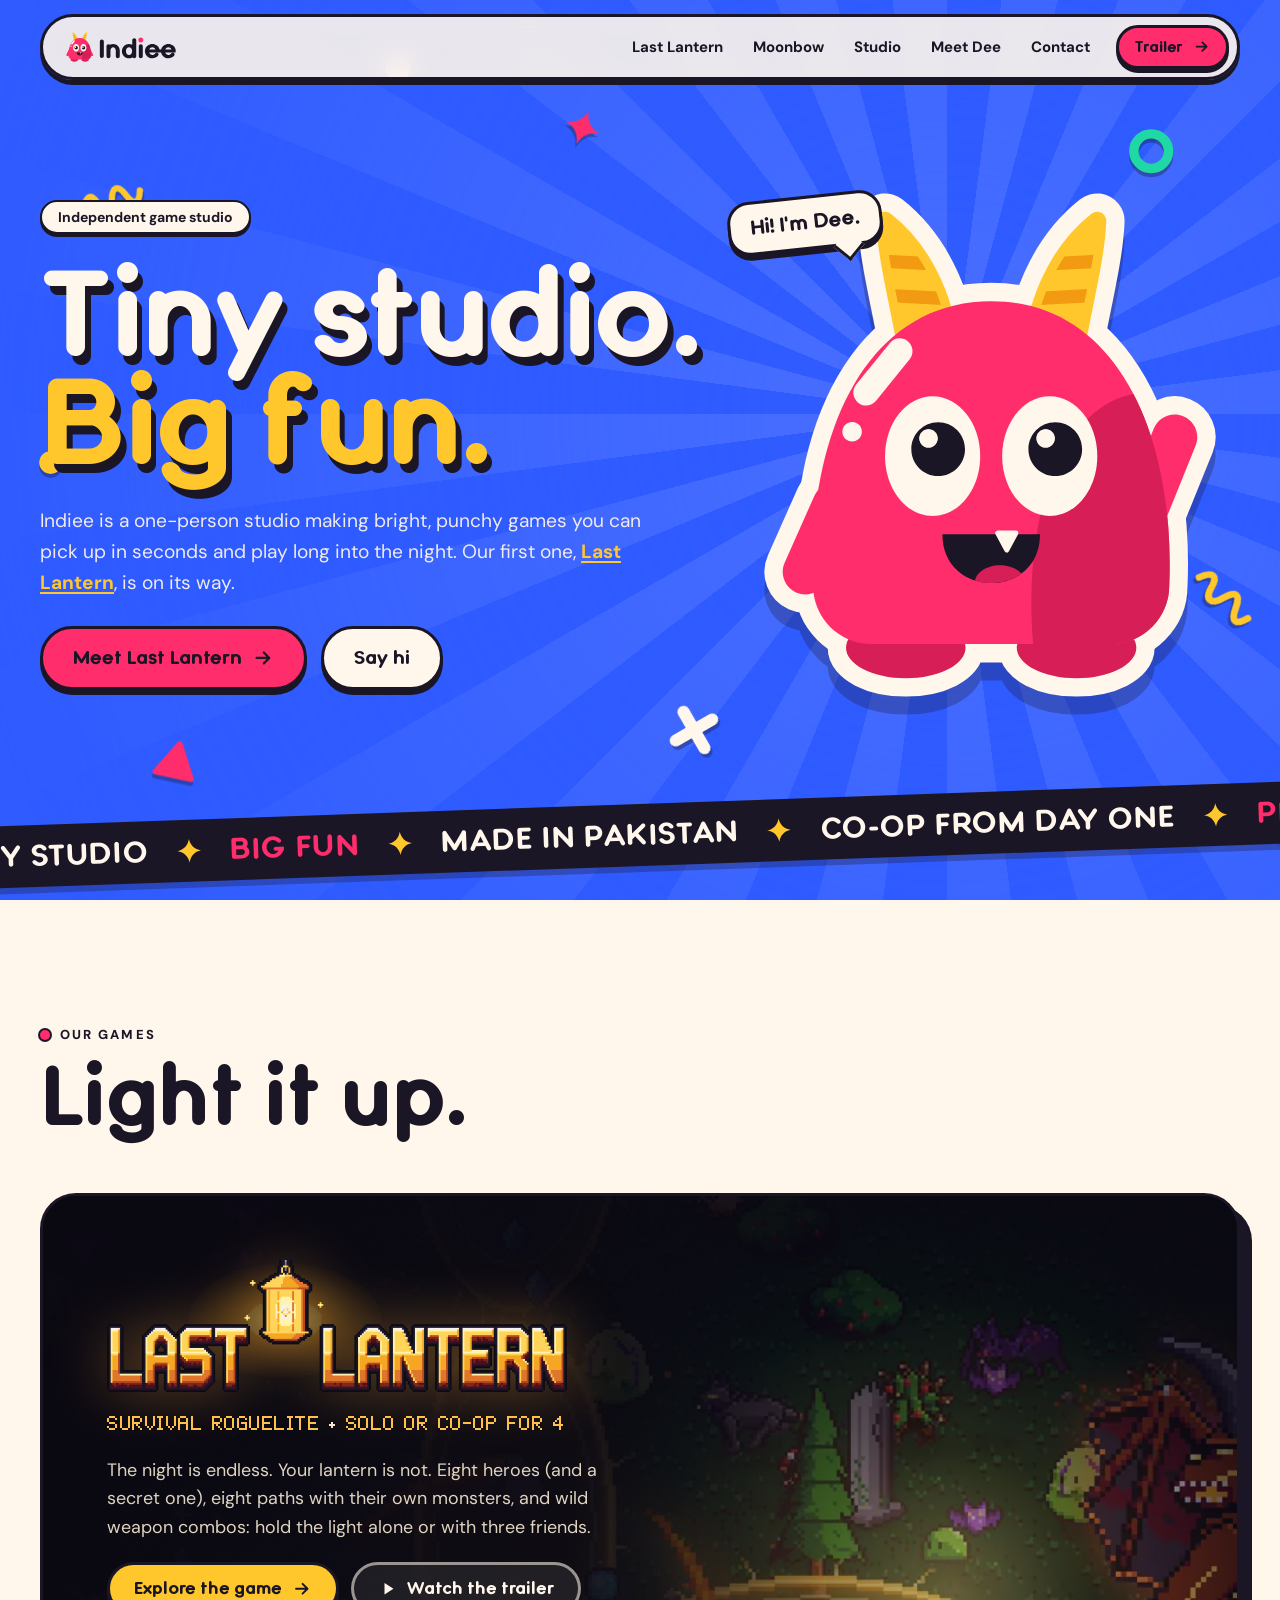
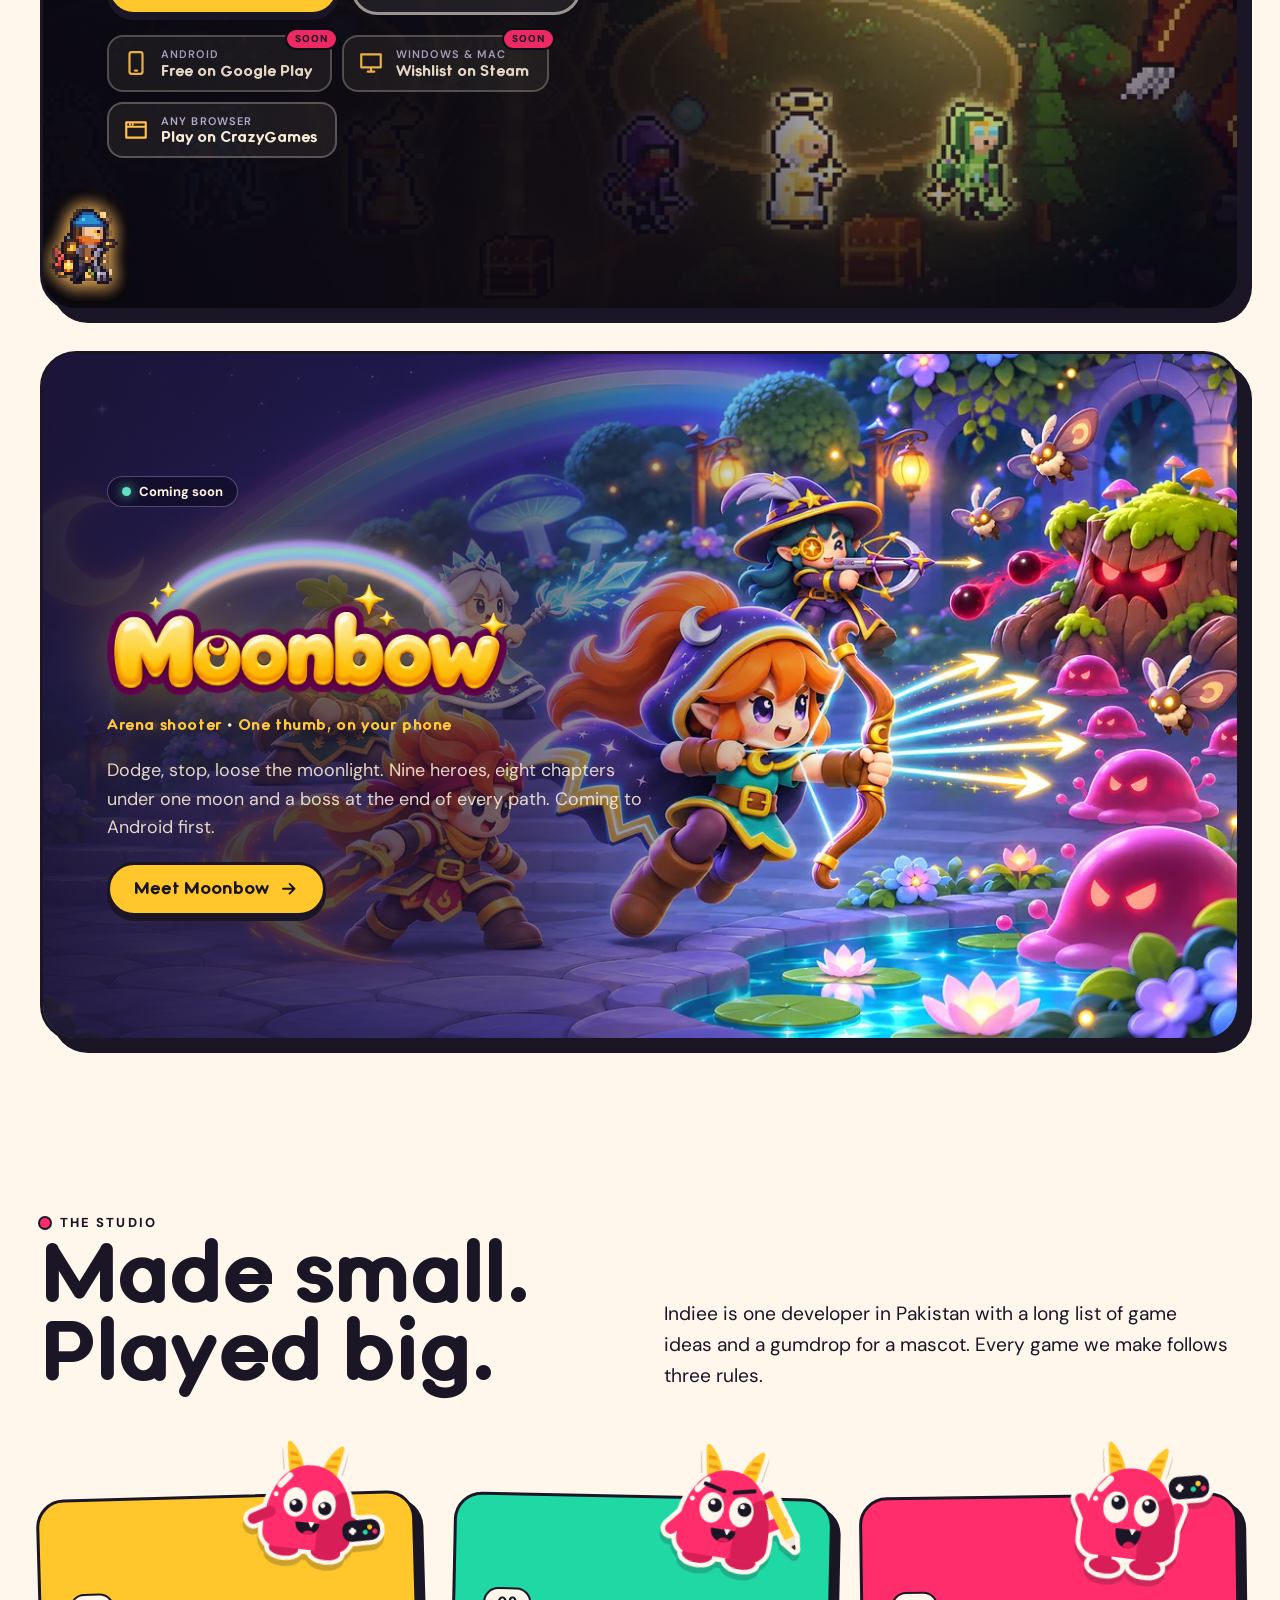
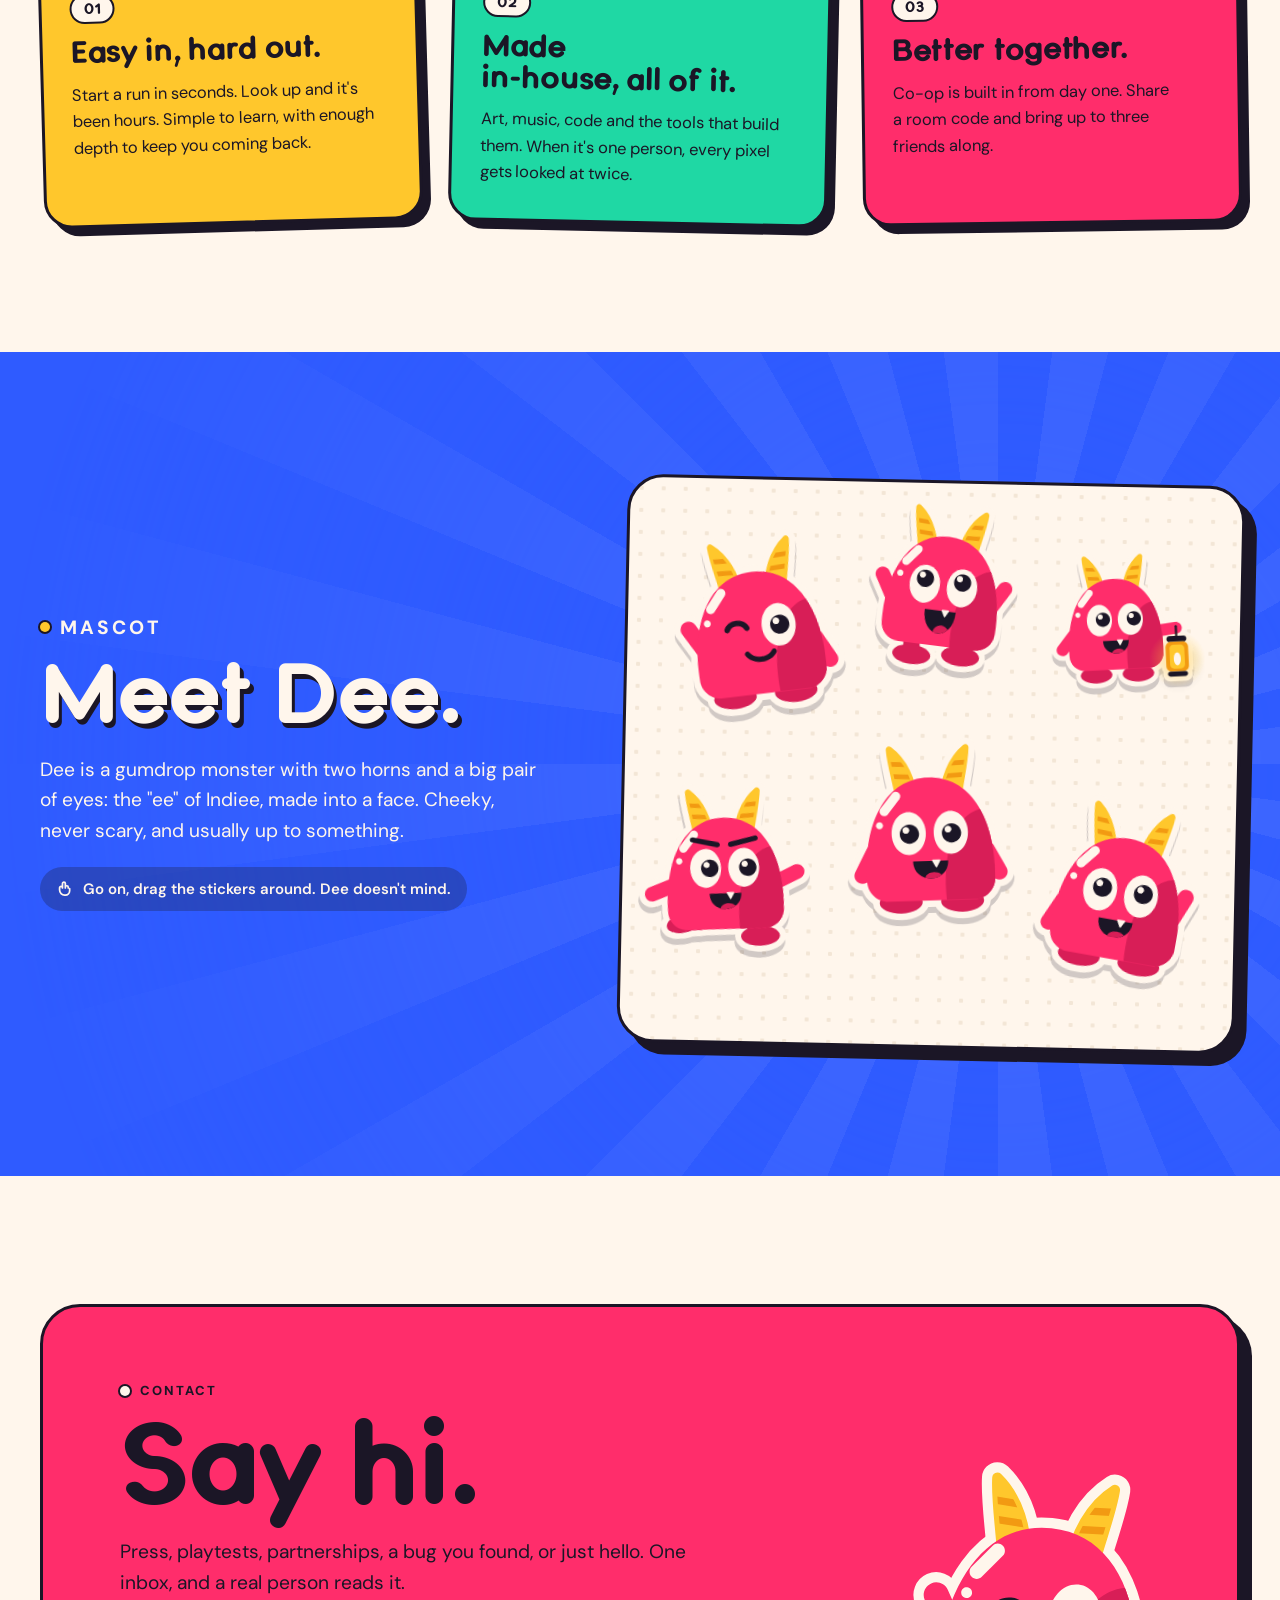
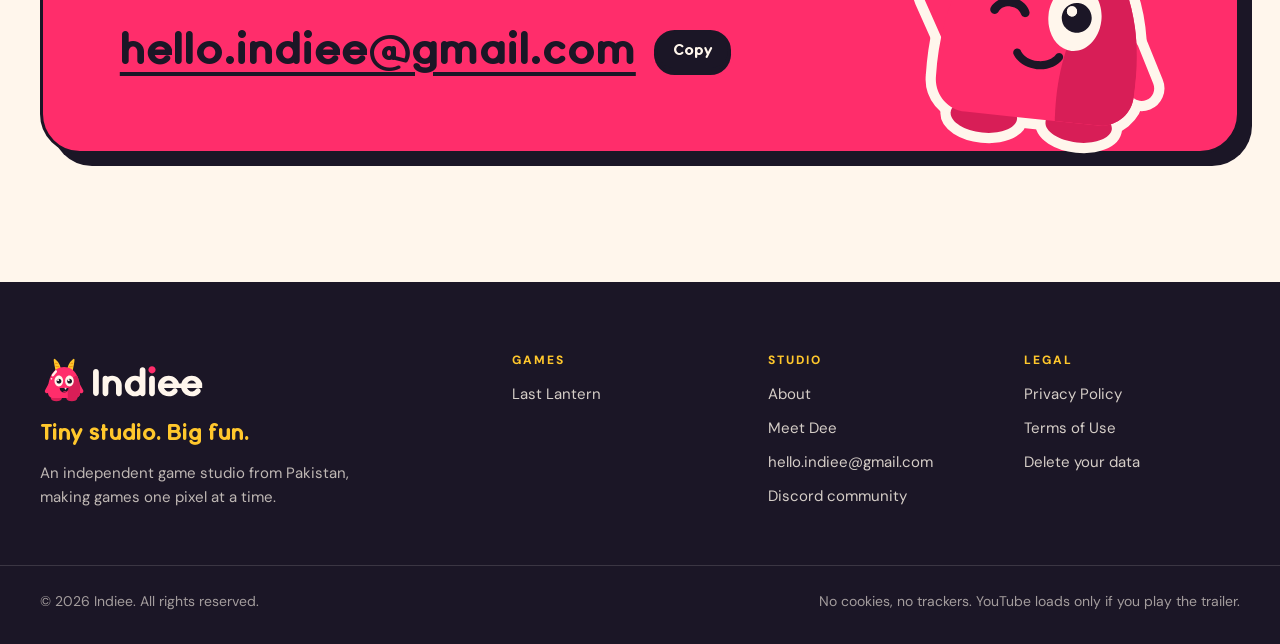
==== commit 4b7d5325: "Indiee website 2026-11-04" ====
--- a/index.html
+++ b/index.html
@@ -24,7 +24,7 @@
 <link rel="preconnect" href="https://fonts.gstatic.com" crossorigin>
 <link rel="stylesheet" href="https://fonts.googleapis.com/css2?family=DM+Sans:ital,opsz,wght@0,9..40,400..800;1,9..40,400..600&display=swap">
 <link rel="preload" href="/fonts/IndieeSans-Bold.woff2" as="font" type="font/woff2" crossorigin>
-<link rel="stylesheet" href="/css/site.css?v=d927cdcd">
+<link rel="stylesheet" href="/css/site.css?v=bd24847d">
 <script>document.documentElement.classList.add("js")</script>
 
 </head>
@@ -264,6 +264,6 @@
   </div>
 </footer>
 
-<script src="/js/site.js?v=d927cdcd" defer></script>
+<script src="/js/site.js?v=bd24847d" defer></script>
 </body>
 </html>
